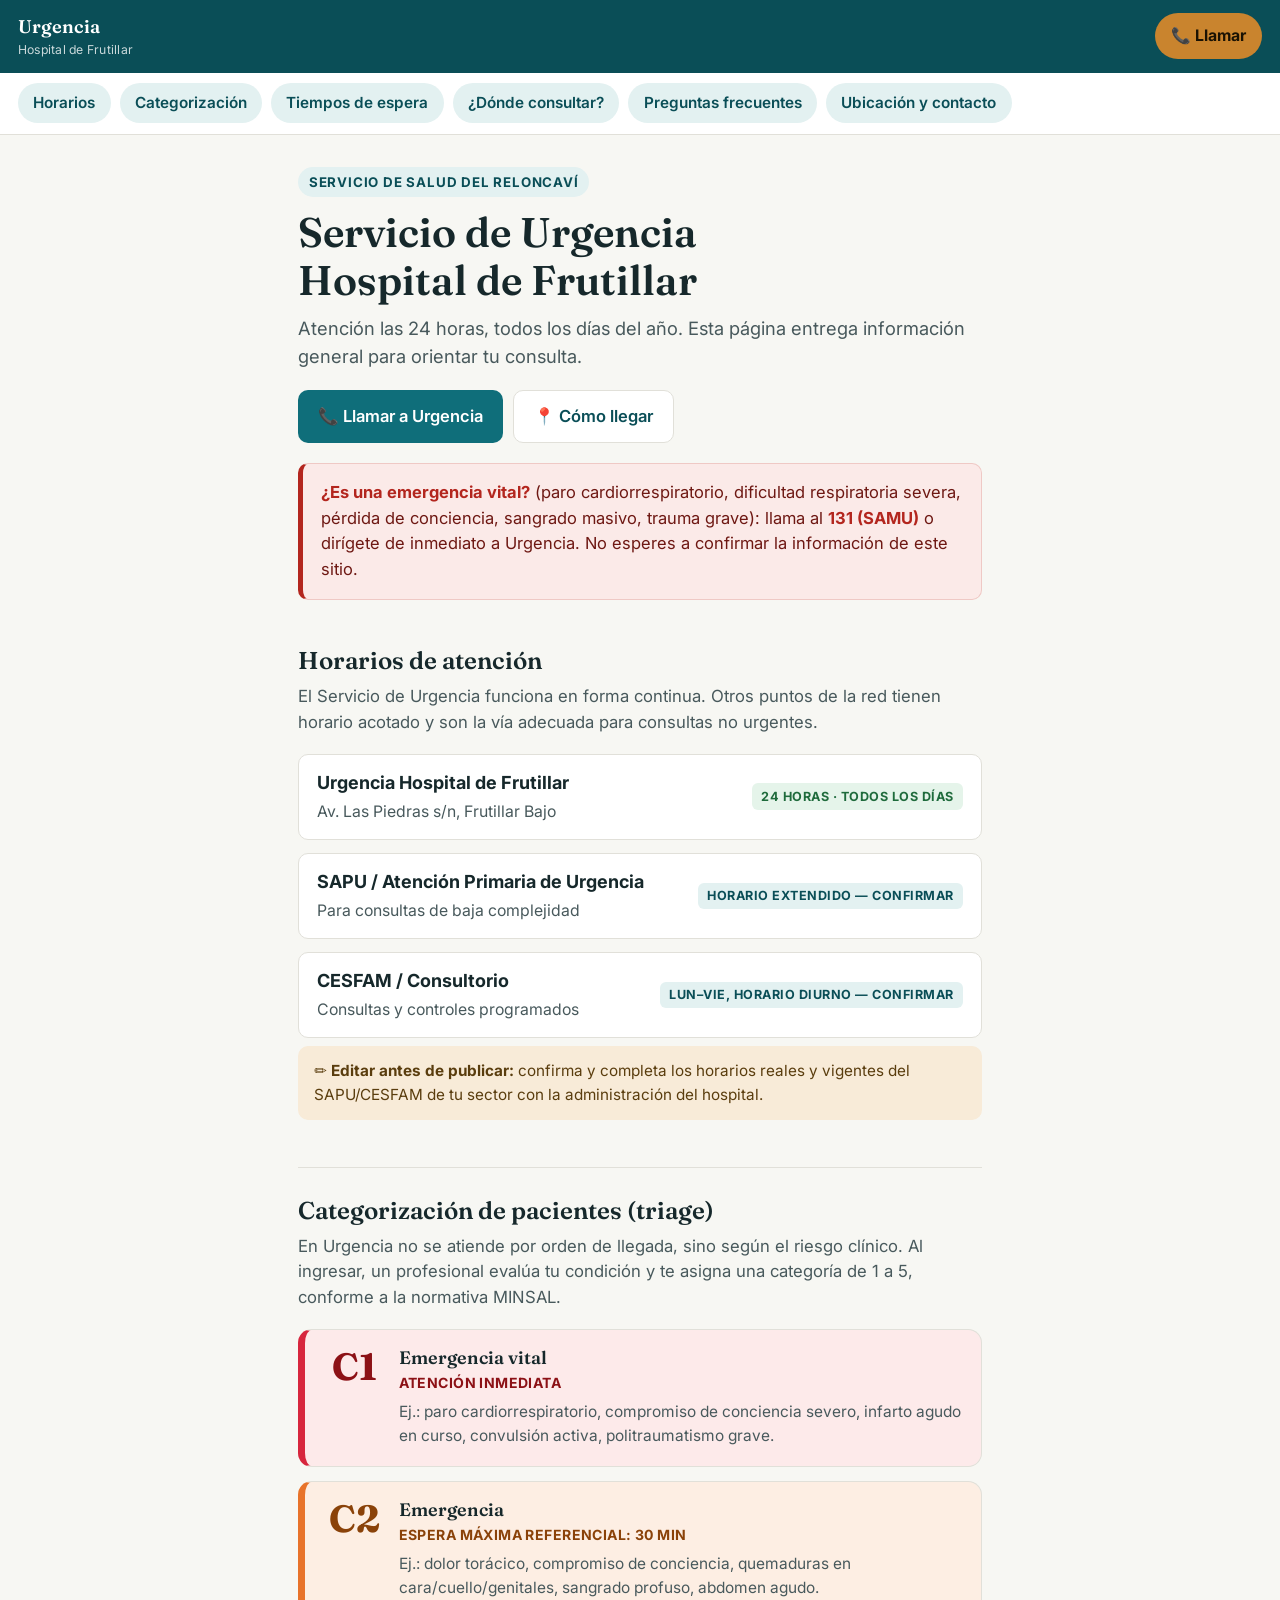
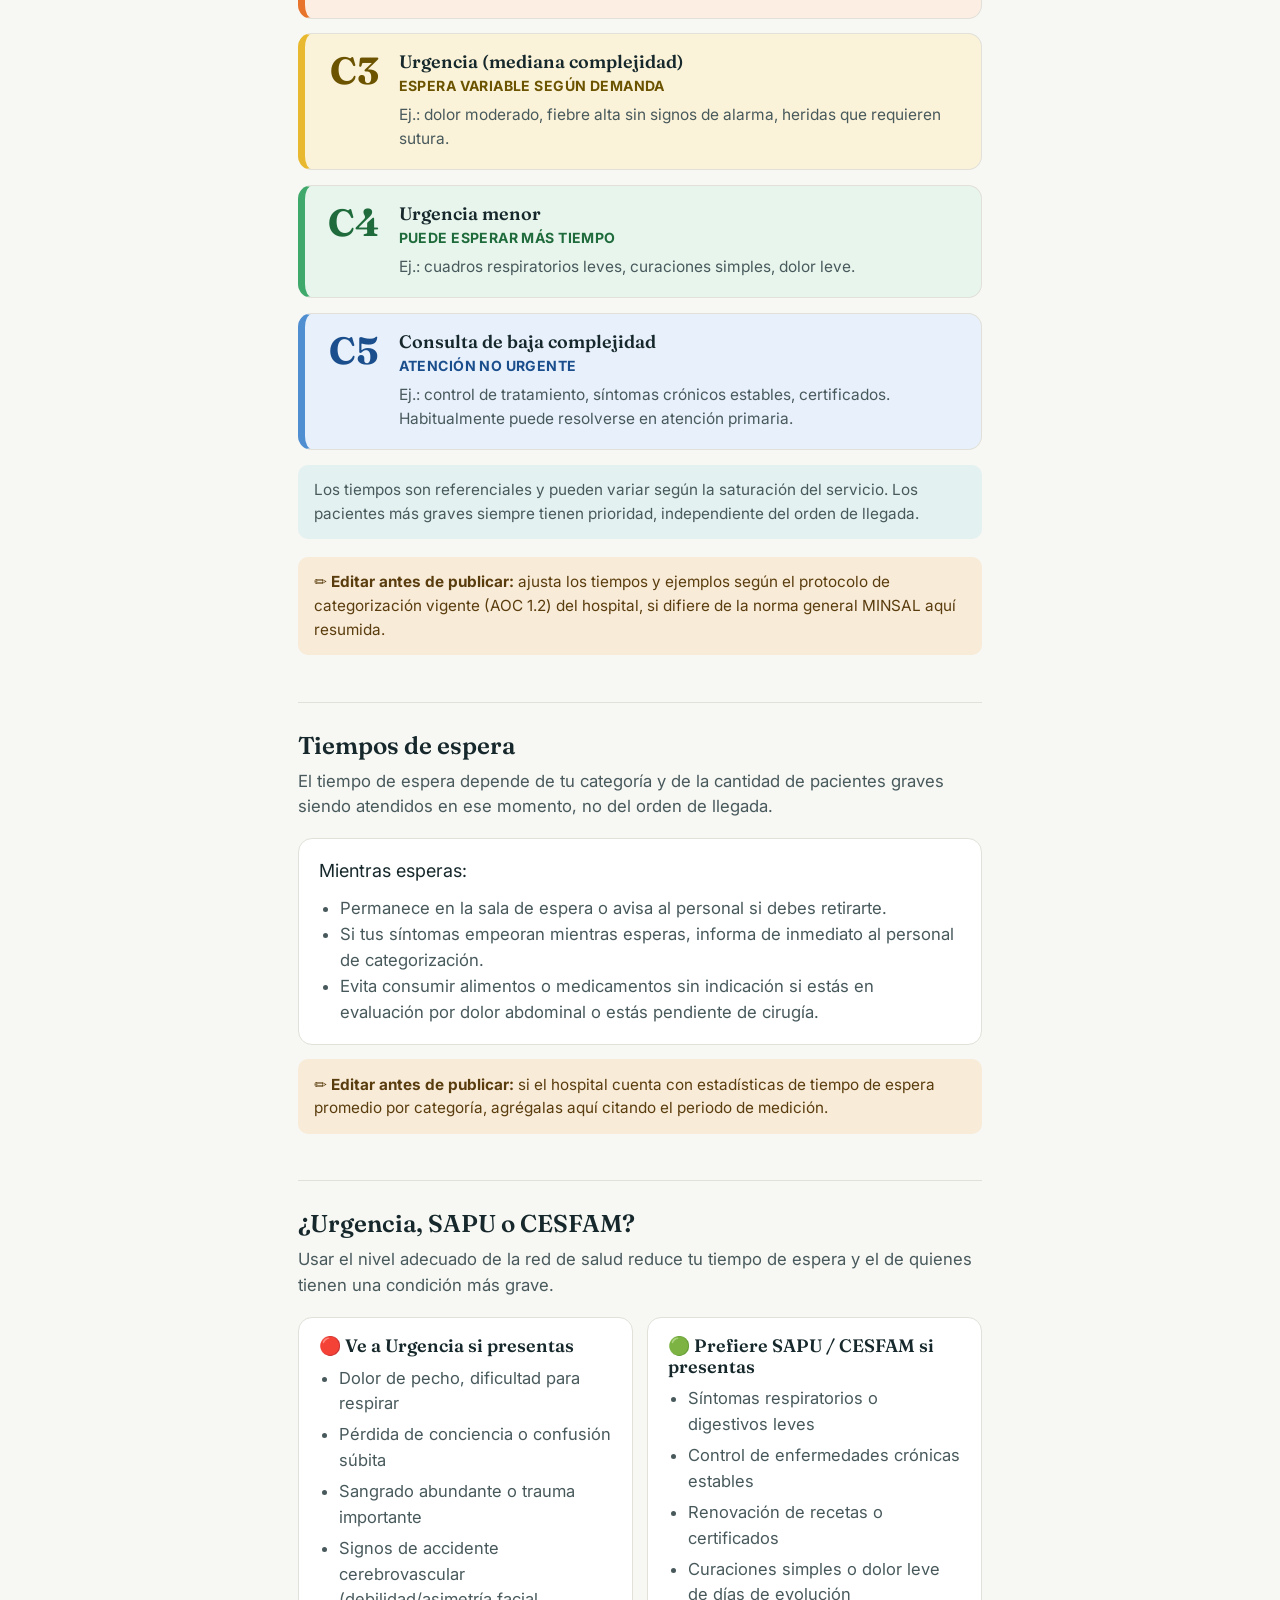
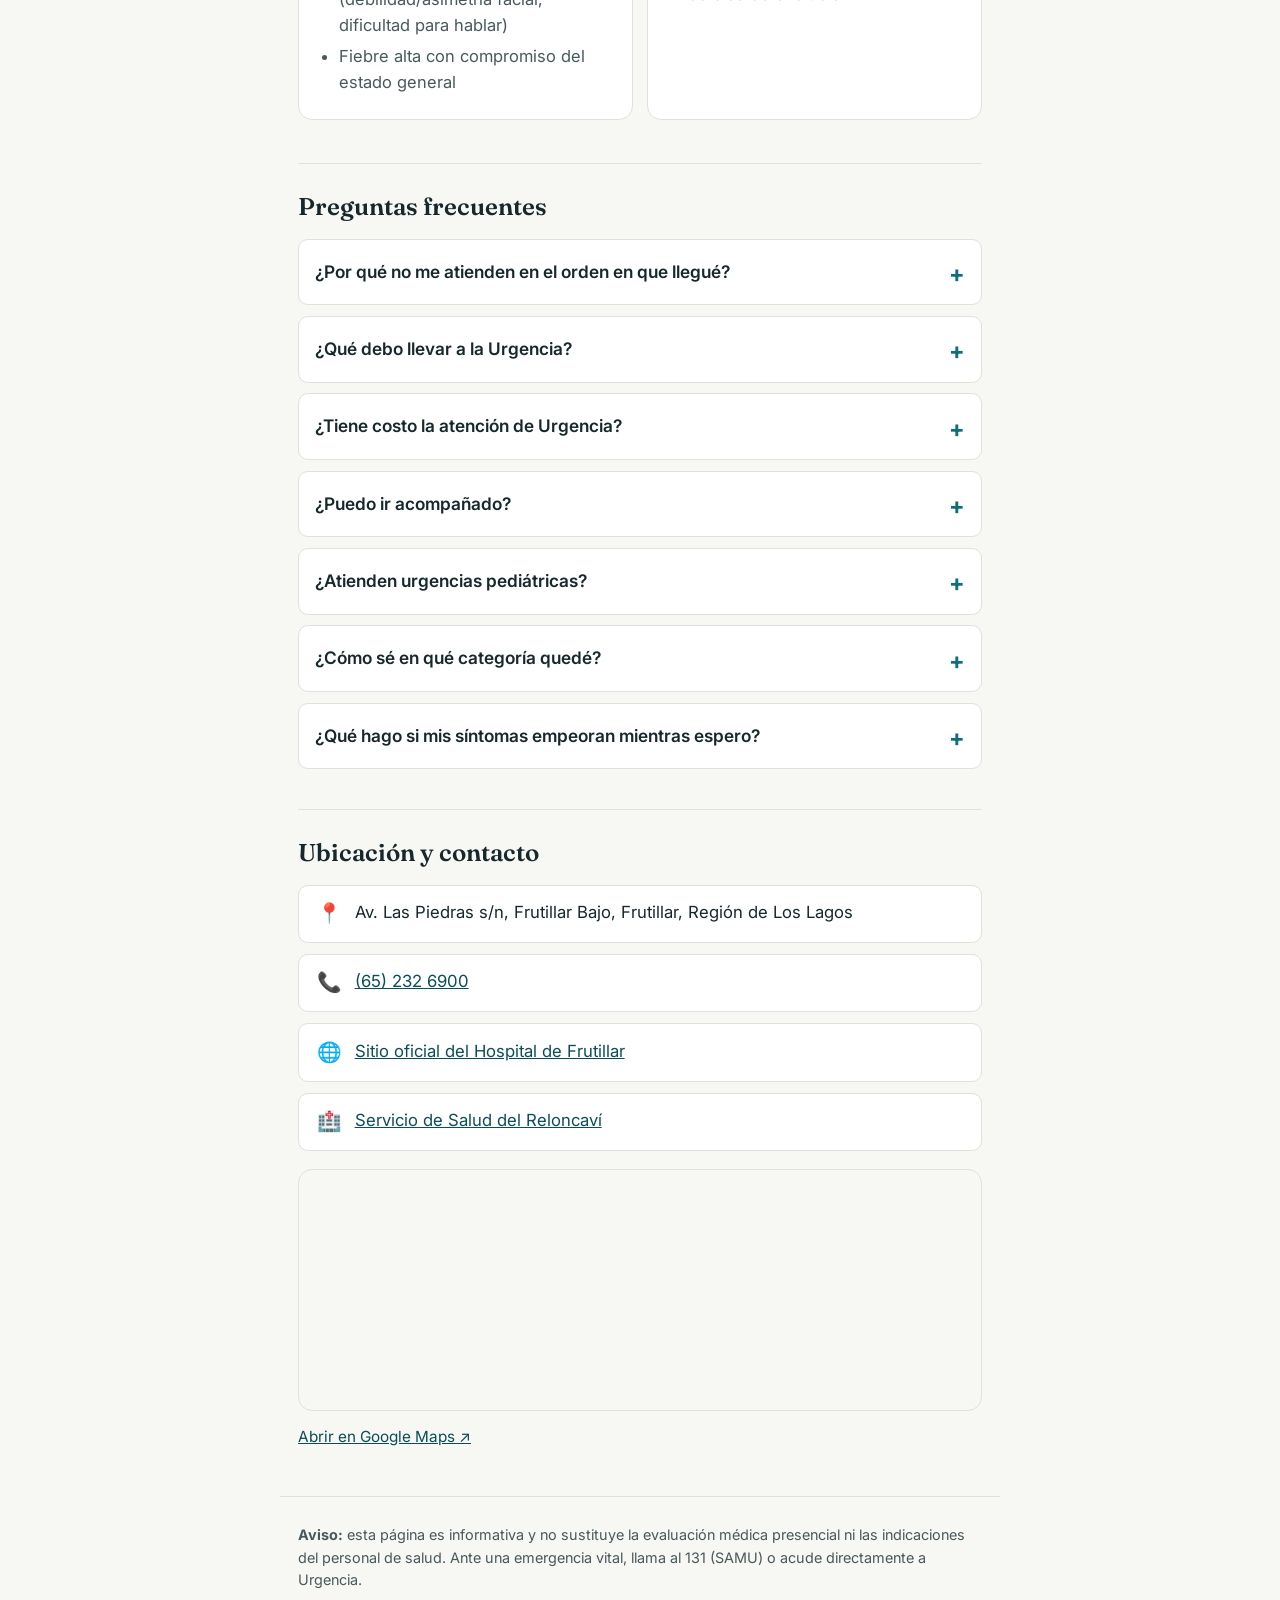
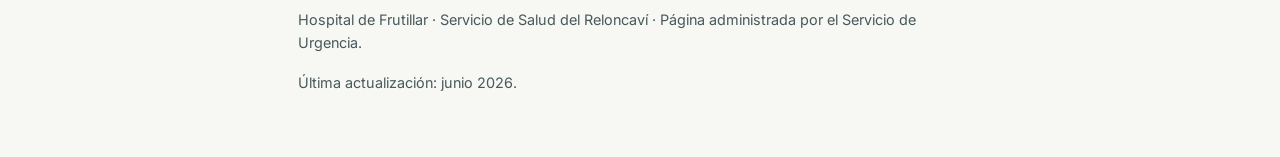
==== index.html @ 5b427dd9 "Add files via upload" ====
<!DOCTYPE html>
<html lang="es">
<head>
<meta charset="UTF-8">
<meta name="viewport" content="width=device-width, initial-scale=1, viewport-fit=cover">
<title>Urgencia · Hospital de Frutillar</title>
<meta name="description" content="Información oficial sobre el Servicio de Urgencia del Hospital de Frutillar: horarios, categorización de pacientes, tiempos de espera y preguntas frecuentes.">
<meta name="theme-color" content="#0F6E7A">
<link rel="icon" href="data:image/svg+xml,%3Csvg xmlns='http://www.w3.org/2000/svg' viewBox='0 0 64 64'%3E%3Ccircle cx='32' cy='32' r='32' fill='%230F6E7A'/%3E%3Crect x='28' y='14' width='8' height='36' rx='2' fill='white'/%3E%3Crect x='14' y='28' width='36' height='8' rx='2' fill='white'/%3E%3C/svg%3E">
<link rel="preconnect" href="https://fonts.googleapis.com">
<link rel="preconnect" href="https://fonts.gstatic.com" crossorigin>
<link href="https://fonts.googleapis.com/css2?family=Fraunces:opsz,wght@9..144,500;9..144,600;9..144,700&family=Inter:wght@400;500;600;700&display=swap" rel="stylesheet">
<style>
  :root{
    --bg:#F7F7F3;
    --surface:#FFFFFF;
    --ink:#16282B;
    --ink-soft:#48595C;
    --primary:#0F6E7A;
    --primary-dark:#0A4E57;
    --primary-tint:#E3F1F1;
    --accent:#C9842E;
    --accent-tint:#F8EBD8;
    --danger:#B3261E;
    --danger-tint:#FBEAE8;
    --line:#E1E0D9;
    --radius:14px;
    --maxw:720px;
    font-size:17px;
  }
  *{box-sizing:border-box;}
  html{scroll-behavior:smooth;}
  @media (prefers-reduced-motion: reduce){
    html{scroll-behavior:auto;}
    *{animation:none !important; transition:none !important;}
  }
  body{
    margin:0;
    background:var(--bg);
    color:var(--ink);
    font-family:'Inter',system-ui,-apple-system,Segoe UI,Roboto,sans-serif;
    line-height:1.55;
    -webkit-font-smoothing:antialiased;
  }
  h1,h2,h3{
    font-family:'Fraunces',Georgia,serif;
    font-weight:600;
    line-height:1.15;
    margin:0 0 .5rem;
    color:var(--ink);
  }
  p{margin:0 0 1rem;}
  a{color:var(--primary-dark);}
  .skip-link{
    position:absolute; left:-999px; top:0;
    background:var(--ink); color:#fff; padding:.6rem 1rem; z-index:200;
  }
  .skip-link:focus{left:.5rem; top:.5rem;}

  /* ---------- Top bar ---------- */
  .topbar{
    position:sticky; top:0; z-index:100;
    background:var(--primary-dark);
    color:#fff;
    display:flex; align-items:center; justify-content:space-between;
    padding:.7rem 1rem;
    gap:.75rem;
  }
  .topbar .brand{
    font-family:'Fraunces',serif; font-weight:600; font-size:1.02rem;
    white-space:nowrap; overflow:hidden; text-overflow:ellipsis;
  }
  .topbar .brand small{display:block; font-family:'Inter',sans-serif; font-weight:400; font-size:.68rem; opacity:.78; letter-spacing:.02em;}
  .call-btn{
    display:inline-flex; align-items:center; gap:.4rem;
    background:var(--accent); color:#1A1203;
    font-weight:700; font-size:.88rem;
    padding:.6rem .9rem; border-radius:999px;
    text-decoration:none; white-space:nowrap;
    min-height:44px;
  }
  .call-btn:active{transform:scale(.97);}

  /* ---------- Chip nav ---------- */
  .chipnav{
    background:var(--surface);
    border-bottom:1px solid var(--line);
    position:sticky; top:56px; z-index:90;
  }
  .chipnav ul{
    display:flex; gap:.5rem; list-style:none; margin:0; padding:.6rem 1rem;
    overflow-x:auto; -webkit-overflow-scrolling:touch; scrollbar-width:none;
  }
  .chipnav ul::-webkit-scrollbar{display:none;}
  .chipnav a{
    display:inline-block; white-space:nowrap;
    background:var(--primary-tint); color:var(--primary-dark);
    font-size:.85rem; font-weight:600;
    padding:.45rem .85rem; border-radius:999px; text-decoration:none;
  }

  main{max-width:var(--maxw); margin:0 auto; padding:0 1rem;}

  /* ---------- Hero ---------- */
  .hero{padding:1.75rem 0 1rem;}
  .eyebrow{
    display:inline-block; font-size:.74rem; font-weight:700;
    letter-spacing:.06em; text-transform:uppercase;
    color:var(--primary-dark); background:var(--primary-tint);
    padding:.25rem .6rem; border-radius:999px; margin-bottom:.7rem;
  }
  .hero h1{font-size:1.85rem;}
  .hero .subtitle{color:var(--ink-soft); font-size:1.02rem; margin-bottom:1.1rem;}
  .hero-actions{display:flex; flex-wrap:wrap; gap:.6rem; margin-bottom:1.1rem;}
  .btn{
    display:inline-flex; align-items:center; gap:.4rem;
    min-height:46px; padding:.7rem 1.1rem; border-radius:10px;
    font-weight:600; font-size:.92rem; text-decoration:none;
  }
  .btn-primary{background:var(--primary); color:#fff;}
  .btn-secondary{background:var(--surface); color:var(--primary-dark); border:1px solid var(--line);}

  .alert{
    background:var(--danger-tint); border:1px solid #EFC9C5;
    border-left:5px solid var(--danger);
    border-radius:10px; padding:.9rem 1rem; font-size:.92rem;
    color:#6E1813;
  }
  .alert strong{color:var(--danger);}

  /* ---------- Sections ---------- */
  section{padding:1.6rem 0; border-top:1px solid var(--line);}
  section:first-of-type{border-top:none;}
  .section-head{margin-bottom:1rem;}
  .section-head h2{font-size:1.35rem;}
  .section-head .desc{color:var(--ink-soft); font-size:.93rem; margin:0;}

  .card{
    background:var(--surface); border:1px solid var(--line); border-radius:var(--radius);
    padding:1rem 1.1rem; margin-bottom:.8rem;
  }

  /* Horarios */
  .hours-grid{display:grid; gap:.7rem;}
  .hours-row{
    display:flex; justify-content:space-between; align-items:center;
    background:var(--surface); border:1px solid var(--line); border-radius:10px;
    padding:.8rem 1rem;
  }
  .hours-row .tag{
    font-size:.7rem; font-weight:700; text-transform:uppercase; letter-spacing:.04em;
    padding:.2rem .5rem; border-radius:6px;
  }
  .tag-open{background:#E5F4EA; color:#1F6B3C;}
  .tag-info{background:var(--primary-tint); color:var(--primary-dark);}

  /* Triage cards */
  .triage-card{
    position:relative; overflow:hidden;
    display:flex; gap:.9rem; align-items:flex-start;
    border-radius:var(--radius); padding:1rem 1.1rem 1rem 1.2rem;
    margin-bottom:.8rem; border:1px solid var(--line); border-left-width:7px;
  }
  .triage-card .code{
    font-family:'Fraunces',serif; font-weight:700; font-size:2.1rem;
    line-height:1; flex-shrink:0; width:3.1rem; text-align:center;
  }
  .triage-card .body h3{font-size:1rem; margin-bottom:.15rem;}
  .triage-card .meta{font-size:.78rem; font-weight:700; text-transform:uppercase; letter-spacing:.03em; margin-bottom:.35rem;}
  .triage-card .examples{font-size:.86rem; color:var(--ink-soft); margin:0;}
  .triage-card.c1{border-left-color:#D7263D; background:#FDEAEA;}
  .triage-card.c1 .code, .triage-card.c1 .meta{color:#8C1116;}
  .triage-card.c2{border-left-color:#E8732A; background:#FDEEE3;}
  .triage-card.c2 .code, .triage-card.c2 .meta{color:#8A4209;}
  .triage-card.c3{border-left-color:#E8B92E; background:#FBF3D9;}
  .triage-card.c3 .code, .triage-card.c3 .meta{color:#6B5300;}
  .triage-card.c4{border-left-color:#3FA86B; background:#E7F5EC;}
  .triage-card.c4 .code, .triage-card.c4 .meta{color:#1F6B3C;}
  .triage-card.c5{border-left-color:#4F8FD1; background:#E8F1FB;}
  .triage-card.c5 .code, .triage-card.c5 .meta{color:#1B4E8C;}

  .note{
    font-size:.85rem; color:var(--ink-soft); background:var(--primary-tint);
    border-radius:10px; padding:.75rem .9rem; margin-top:.4rem;
  }
  .note.warn{background:var(--accent-tint); color:#5A3D0E;}

  /* Cuándo consultar - two columns */
  .compare{display:grid; gap:.8rem;}
  .compare .card h3{font-size:1rem; display:flex; align-items:center; gap:.4rem;}
  .compare ul{margin:.4rem 0 0; padding-left:1.1rem; font-size:.92rem; color:var(--ink-soft);}
  .compare li{margin-bottom:.3rem;}

  /* FAQ */
  details{
    background:var(--surface); border:1px solid var(--line); border-radius:10px;
    padding:.2rem .9rem; margin-bottom:.6rem;
  }
  summary{
    cursor:pointer; list-style:none; padding:.85rem 1.6rem .85rem 0;
    font-weight:600; font-size:.96rem; position:relative;
  }
  summary::-webkit-details-marker{display:none;}
  summary::after{
    content:"+"; position:absolute; right:0; top:.7rem;
    font-size:1.3rem; color:var(--primary); font-weight:700;
  }
  details[open] summary::after{content:"–";}
  details p, details ul{font-size:.91rem; color:var(--ink-soft); padding-bottom:.8rem; margin:0;}
  details ul{padding-left:1.1rem;}

  /* Contacto */
  .contact-list{list-style:none; margin:0 0 1rem; padding:0; display:grid; gap:.6rem;}
  .contact-list li{
    display:flex; gap:.7rem; align-items:flex-start;
    background:var(--surface); border:1px solid var(--line); border-radius:10px;
    padding:.8rem 1rem; font-size:.93rem;
  }
  .contact-list .ico{font-size:1.1rem; line-height:1.4;}
  .map-frame{
    border:1px solid var(--line); border-radius:var(--radius); overflow:hidden; margin-bottom:.6rem;
  }
  .map-frame iframe{width:100%; height:240px; border:0; display:block;}

  footer{
    border-top:1px solid var(--line); margin-top:1rem;
    padding:1.5rem 1rem 2.5rem; font-size:.8rem; color:var(--ink-soft);
    max-width:var(--maxw); margin-left:auto; margin-right:auto;
  }
  footer a{color:var(--ink-soft);}

  @media (min-width:700px){
    :root{font-size:18px;}
    .hero h1{font-size:2.3rem;}
    .compare{grid-template-columns:1fr 1fr;}
  }
</style>
</head>
<body>
<a class="skip-link" href="#contenido">Saltar al contenido</a>

<div class="topbar">
  <div class="brand">Urgencia<small>Hospital de Frutillar</small></div>
  <a class="call-btn" href="tel:+56652326900" aria-label="Llamar a Urgencia Hospital de Frutillar">📞 Llamar</a>
</div>

<nav class="chipnav" aria-label="Navegación de secciones">
  <ul>
    <li><a href="#horarios">Horarios</a></li>
    <li><a href="#categorizacion">Categorización</a></li>
    <li><a href="#tiempos-espera">Tiempos de espera</a></li>
    <li><a href="#cuando-consultar">¿Dónde consultar?</a></li>
    <li><a href="#faq">Preguntas frecuentes</a></li>
    <li><a href="#contacto">Ubicación y contacto</a></li>
  </ul>
</nav>

<main id="contenido">

  <div class="hero">
    <span class="eyebrow">Servicio de Salud del Reloncaví</span>
    <h1>Servicio de Urgencia<br>Hospital de Frutillar</h1>
    <p class="subtitle">Atención las 24 horas, todos los días del año. Esta página entrega información general para orientar tu consulta.</p>
    <div class="hero-actions">
      <a class="btn btn-primary" href="tel:+56652326900">📞 Llamar a Urgencia</a>
      <a class="btn btn-secondary" href="#contacto">📍 Cómo llegar</a>
    </div>
    <div class="alert">
      <strong>¿Es una emergencia vital?</strong> (paro cardiorrespiratorio, dificultad respiratoria severa, pérdida de conciencia, sangrado masivo, trauma grave): llama al <strong>131 (SAMU)</strong> o dirígete de inmediato a Urgencia. No esperes a confirmar la información de este sitio.
    </div>
  </div>

  <!-- HORARIOS -->
  <section id="horarios">
    <div class="section-head">
      <h2>Horarios de atención</h2>
      <p class="desc">El Servicio de Urgencia funciona en forma continua. Otros puntos de la red tienen horario acotado y son la vía adecuada para consultas no urgentes.</p>
    </div>
    <div class="hours-grid">
      <div class="hours-row">
        <div><strong>Urgencia Hospital de Frutillar</strong><br><span style="color:var(--ink-soft); font-size:.88rem;">Av. Las Piedras s/n, Frutillar Bajo</span></div>
        <span class="tag tag-open">24 horas · todos los días</span>
      </div>
      <div class="hours-row">
        <div><strong>SAPU / Atención Primaria de Urgencia</strong><br><span style="color:var(--ink-soft); font-size:.88rem;">Para consultas de baja complejidad</span></div>
        <span class="tag tag-info">Horario extendido — confirmar</span>
      </div>
      <div class="hours-row">
        <div><strong>CESFAM / Consultorio</strong><br><span style="color:var(--ink-soft); font-size:.88rem;">Consultas y controles programados</span></div>
        <span class="tag tag-info">Lun–Vie, horario diurno — confirmar</span>
      </div>
    </div>
    <p class="note warn">✏️ <strong>Editar antes de publicar:</strong> confirma y completa los horarios reales y vigentes del SAPU/CESFAM de tu sector con la administración del hospital.</p>
  </section>

  <!-- CATEGORIZACIÓN -->
  <section id="categorizacion">
    <div class="section-head">
      <h2>Categorización de pacientes (triage)</h2>
      <p class="desc">En Urgencia no se atiende por orden de llegada, sino según el riesgo clínico. Al ingresar, un profesional evalúa tu condición y te asigna una categoría de 1 a 5, conforme a la normativa MINSAL.</p>
    </div>

    <div class="triage-card c1">
      <div class="code">C1</div>
      <div class="body">
        <h3>Emergencia vital</h3>
        <div class="meta">Atención inmediata</div>
        <p class="examples">Ej.: paro cardiorrespiratorio, compromiso de conciencia severo, infarto agudo en curso, convulsión activa, politraumatismo grave.</p>
      </div>
    </div>
    <div class="triage-card c2">
      <div class="code">C2</div>
      <div class="body">
        <h3>Emergencia</h3>
        <div class="meta">Espera máxima referencial: 30 min</div>
        <p class="examples">Ej.: dolor torácico, compromiso de conciencia, quemaduras en cara/cuello/genitales, sangrado profuso, abdomen agudo.</p>
      </div>
    </div>
    <div class="triage-card c3">
      <div class="code">C3</div>
      <div class="body">
        <h3>Urgencia (mediana complejidad)</h3>
        <div class="meta">Espera variable según demanda</div>
        <p class="examples">Ej.: dolor moderado, fiebre alta sin signos de alarma, heridas que requieren sutura.</p>
      </div>
    </div>
    <div class="triage-card c4">
      <div class="code">C4</div>
      <div class="body">
        <h3>Urgencia menor</h3>
        <div class="meta">Puede esperar más tiempo</div>
        <p class="examples">Ej.: cuadros respiratorios leves, curaciones simples, dolor leve.</p>
      </div>
    </div>
    <div class="triage-card c5">
      <div class="code">C5</div>
      <div class="body">
        <h3>Consulta de baja complejidad</h3>
        <div class="meta">Atención no urgente</div>
        <p class="examples">Ej.: control de tratamiento, síntomas crónicos estables, certificados. Habitualmente puede resolverse en atención primaria.</p>
      </div>
    </div>

    <p class="note">Los tiempos son referenciales y pueden variar según la saturación del servicio. Los pacientes más graves siempre tienen prioridad, independiente del orden de llegada.</p>
    <p class="note warn">✏️ <strong>Editar antes de publicar:</strong> ajusta los tiempos y ejemplos según el protocolo de categorización vigente (AOC 1.2) del hospital, si difiere de la norma general MINSAL aquí resumida.</p>
  </section>

  <!-- TIEMPOS DE ESPERA -->
  <section id="tiempos-espera">
    <div class="section-head">
      <h2>Tiempos de espera</h2>
      <p class="desc">El tiempo de espera depende de tu categoría y de la cantidad de pacientes graves siendo atendidos en ese momento, no del orden de llegada.</p>
    </div>
    <div class="card">
      <p style="margin-bottom:.6rem;">Mientras esperas:</p>
      <ul style="margin:0; padding-left:1.2rem; color:var(--ink-soft); font-size:.93rem;">
        <li>Permanece en la sala de espera o avisa al personal si debes retirarte.</li>
        <li>Si tus síntomas empeoran mientras esperas, informa de inmediato al personal de categorización.</li>
        <li>Evita consumir alimentos o medicamentos sin indicación si estás en evaluación por dolor abdominal o estás pendiente de cirugía.</li>
      </ul>
    </div>
    <p class="note warn">✏️ <strong>Editar antes de publicar:</strong> si el hospital cuenta con estadísticas de tiempo de espera promedio por categoría, agrégalas aquí citando el periodo de medición.</p>
  </section>

  <!-- CUÁNDO CONSULTAR -->
  <section id="cuando-consultar">
    <div class="section-head">
      <h2>¿Urgencia, SAPU o CESFAM?</h2>
      <p class="desc">Usar el nivel adecuado de la red de salud reduce tu tiempo de espera y el de quienes tienen una condición más grave.</p>
    </div>
    <div class="compare">
      <div class="card">
        <h3>🔴 Ve a Urgencia si presentas</h3>
        <ul>
          <li>Dolor de pecho, dificultad para respirar</li>
          <li>Pérdida de conciencia o confusión súbita</li>
          <li>Sangrado abundante o trauma importante</li>
          <li>Signos de accidente cerebrovascular (debilidad/asimetría facial, dificultad para hablar)</li>
          <li>Fiebre alta con compromiso del estado general</li>
        </ul>
      </div>
      <div class="card">
        <h3>🟢 Prefiere SAPU / CESFAM si presentas</h3>
        <ul>
          <li>Síntomas respiratorios o digestivos leves</li>
          <li>Control de enfermedades crónicas estables</li>
          <li>Renovación de recetas o certificados</li>
          <li>Curaciones simples o dolor leve de días de evolución</li>
        </ul>
      </div>
    </div>
  </section>

  <!-- FAQ -->
  <section id="faq">
    <div class="section-head">
      <h2>Preguntas frecuentes</h2>
    </div>

    <details>
      <summary>¿Por qué no me atienden en el orden en que llegué?</summary>
      <p>Porque la atención se prioriza según el riesgo vital (categorización), no según el orden de llegada. Un paciente C2 puede pasar antes que alguien que llegó antes pero fue categorizado como C4 o C5.</p>
    </details>

    <details>
      <summary>¿Qué debo llevar a la Urgencia?</summary>
      <ul>
        <li>Cédula de identidad</li>
        <li>Carné de FONASA o tu Isapre, si corresponde</li>
        <li>Lista de medicamentos que usas habitualmente</li>
        <li>Información sobre alergias y enfermedades crónicas</li>
      </ul>
    </details>

    <details>
      <summary>¿Tiene costo la atención de Urgencia?</summary>
      <p>Las atenciones de urgencia vital están protegidas por la Ley de Urgencia, independiente de tu sistema de salud. El costo de otras atenciones depende de tu tramo FONASA o tu Isapre.</p>
    </details>

    <details>
      <summary>¿Puedo ir acompañado?</summary>
      <p>✏️ <em>Editar: confirma la política vigente de acompañantes en box y sala de espera (general, pediatría y casos especiales).</em></p>
    </details>

    <details>
      <summary>¿Atienden urgencias pediátricas?</summary>
      <p>✏️ <em>Editar: confirma si existe box o flujo diferenciado para urgencia pediátrica y a partir de qué edad se deriva a un centro de mayor complejidad.</em></p>
    </details>

    <details>
      <summary>¿Cómo sé en qué categoría quedé?</summary>
      <p>El profesional que realiza la categorización te informará tu prioridad al finalizar la evaluación. Si tienes dudas, puedes preguntar directamente en el counter de categorización.</p>
    </details>

    <details>
      <summary>¿Qué hago si mis síntomas empeoran mientras espero?</summary>
      <p>Avisa de inmediato al personal de categorización o de enfermería; puedes ser re-evaluado y reclasificado a una categoría de mayor prioridad.</p>
    </details>
  </section>

  <!-- CONTACTO -->
  <section id="contacto">
    <div class="section-head">
      <h2>Ubicación y contacto</h2>
    </div>
    <ul class="contact-list">
      <li><span class="ico">📍</span><span>Av. Las Piedras s/n, Frutillar Bajo, Frutillar, Región de Los Lagos</span></li>
      <li><span class="ico">📞</span><span><a href="tel:+56652326900">(65) 232 6900</a></span></li>
      <li><span class="ico">🌐</span><span><a href="http://hospitaldefrutillar.wixsite.com/salud" target="_blank" rel="noopener">Sitio oficial del Hospital de Frutillar</a></span></li>
      <li><span class="ico">🏥</span><span><a href="https://ssrelon.redsalud.gob.cl" target="_blank" rel="noopener">Servicio de Salud del Reloncaví</a></span></li>
    </ul>
    <div class="map-frame">
      <iframe loading="lazy" referrerpolicy="no-referrer-when-downgrade"
        src="https://maps.google.com/maps?q=Hospital%20de%20Frutillar%2C%20Av.%20Las%20Piedras%2C%20Frutillar&z=15&output=embed"
        title="Mapa de ubicación del Hospital de Frutillar"></iframe>
    </div>
    <a href="https://www.google.com/maps/search/?api=1&query=Hospital+de+Frutillar" target="_blank" rel="noopener" style="font-size:.85rem;">Abrir en Google Maps ↗</a>
  </section>

</main>

<footer>
  <p><strong>Aviso:</strong> esta página es informativa y no sustituye la evaluación médica presencial ni las indicaciones del personal de salud. Ante una emergencia vital, llama al 131 (SAMU) o acude directamente a Urgencia.</p>
  <p>Hospital de Frutillar · Servicio de Salud del Reloncaví · Página administrada por el Servicio de Urgencia.</p>
  <p>Última actualización: junio 2026.</p>
</footer>

</body>
</html>
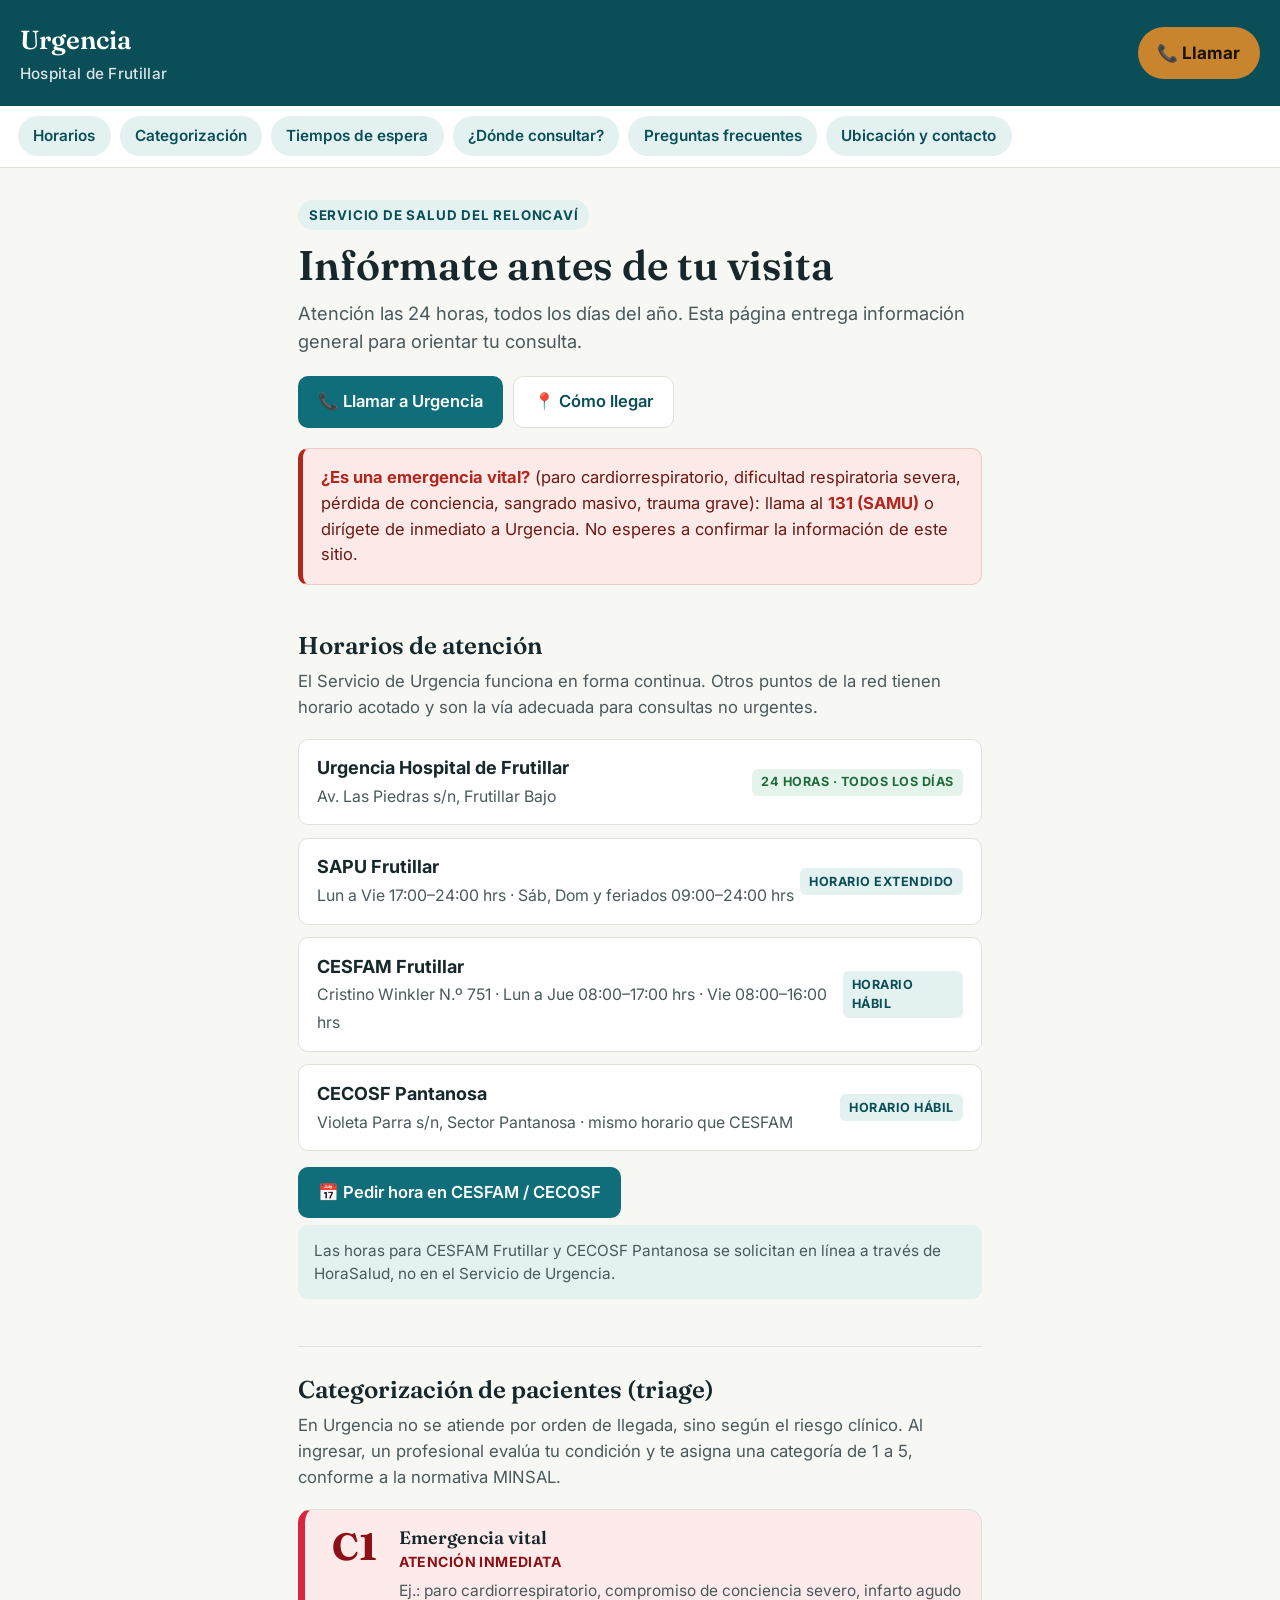
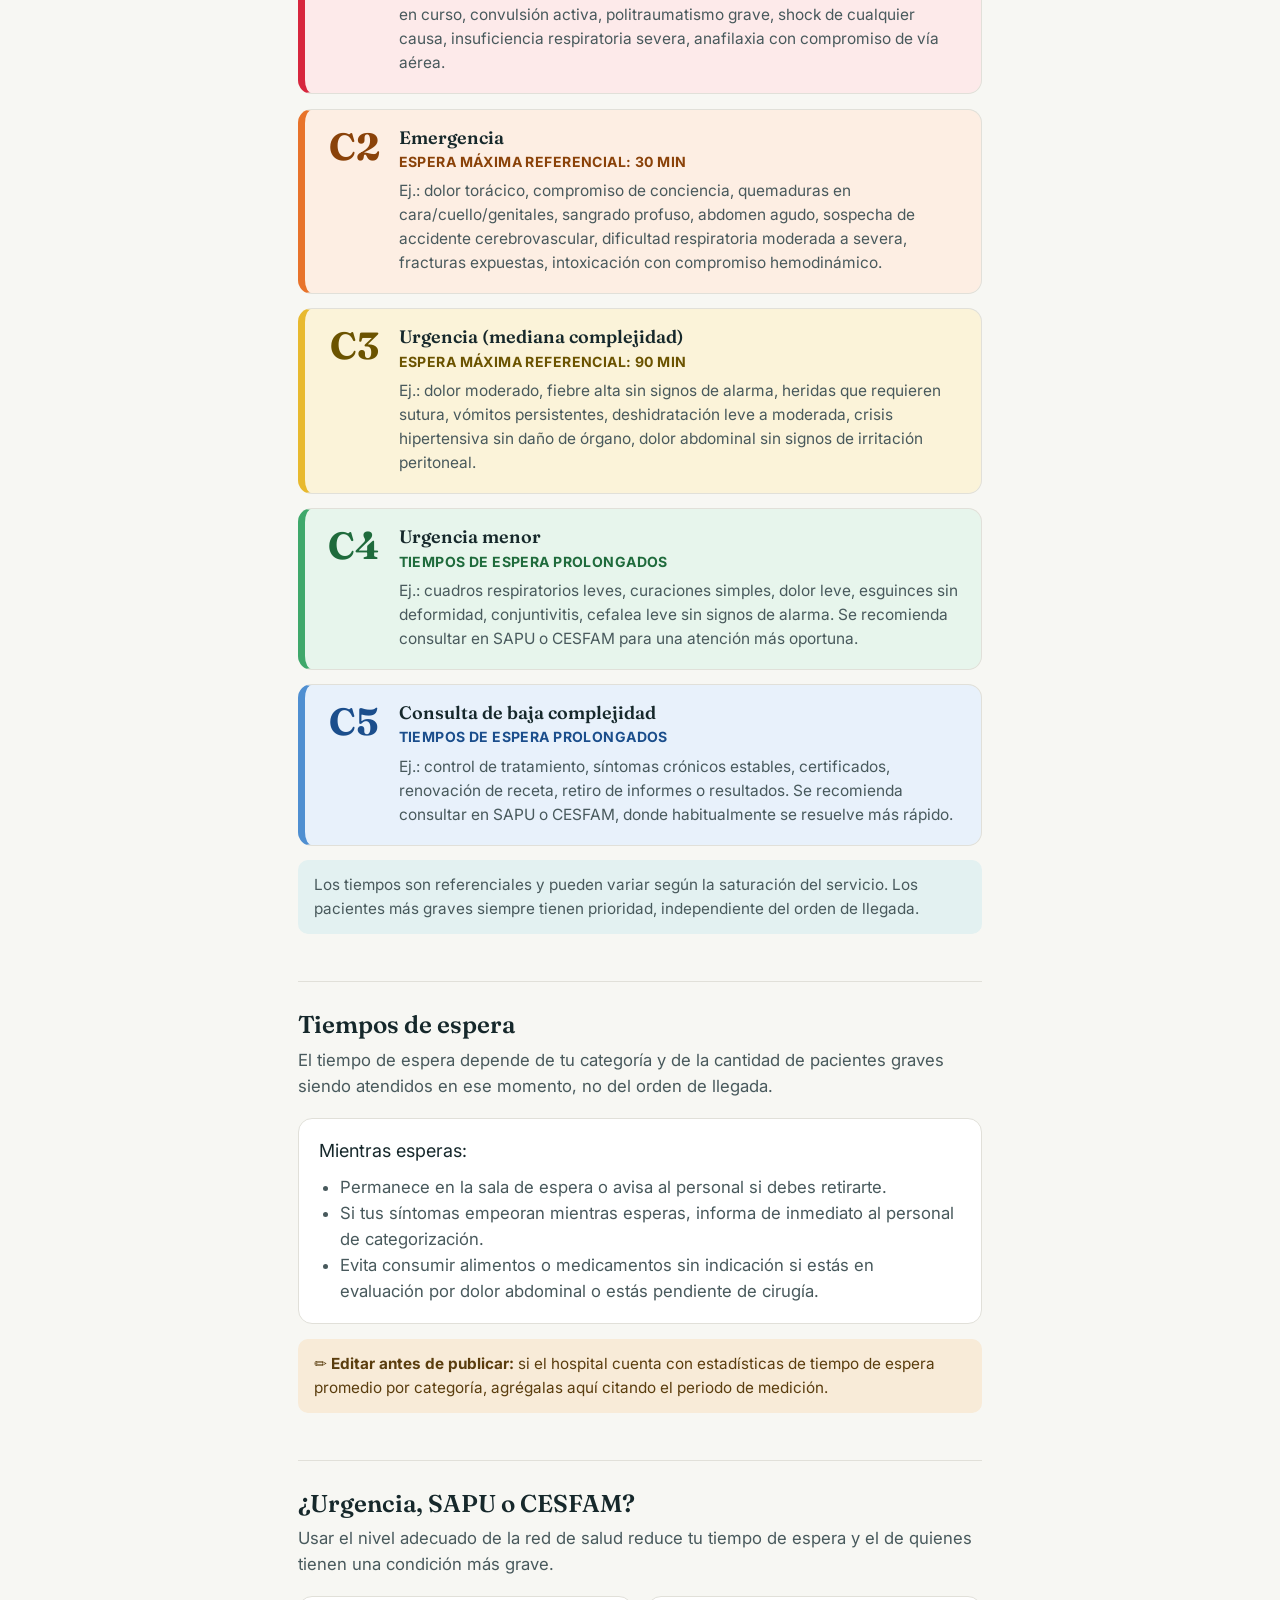
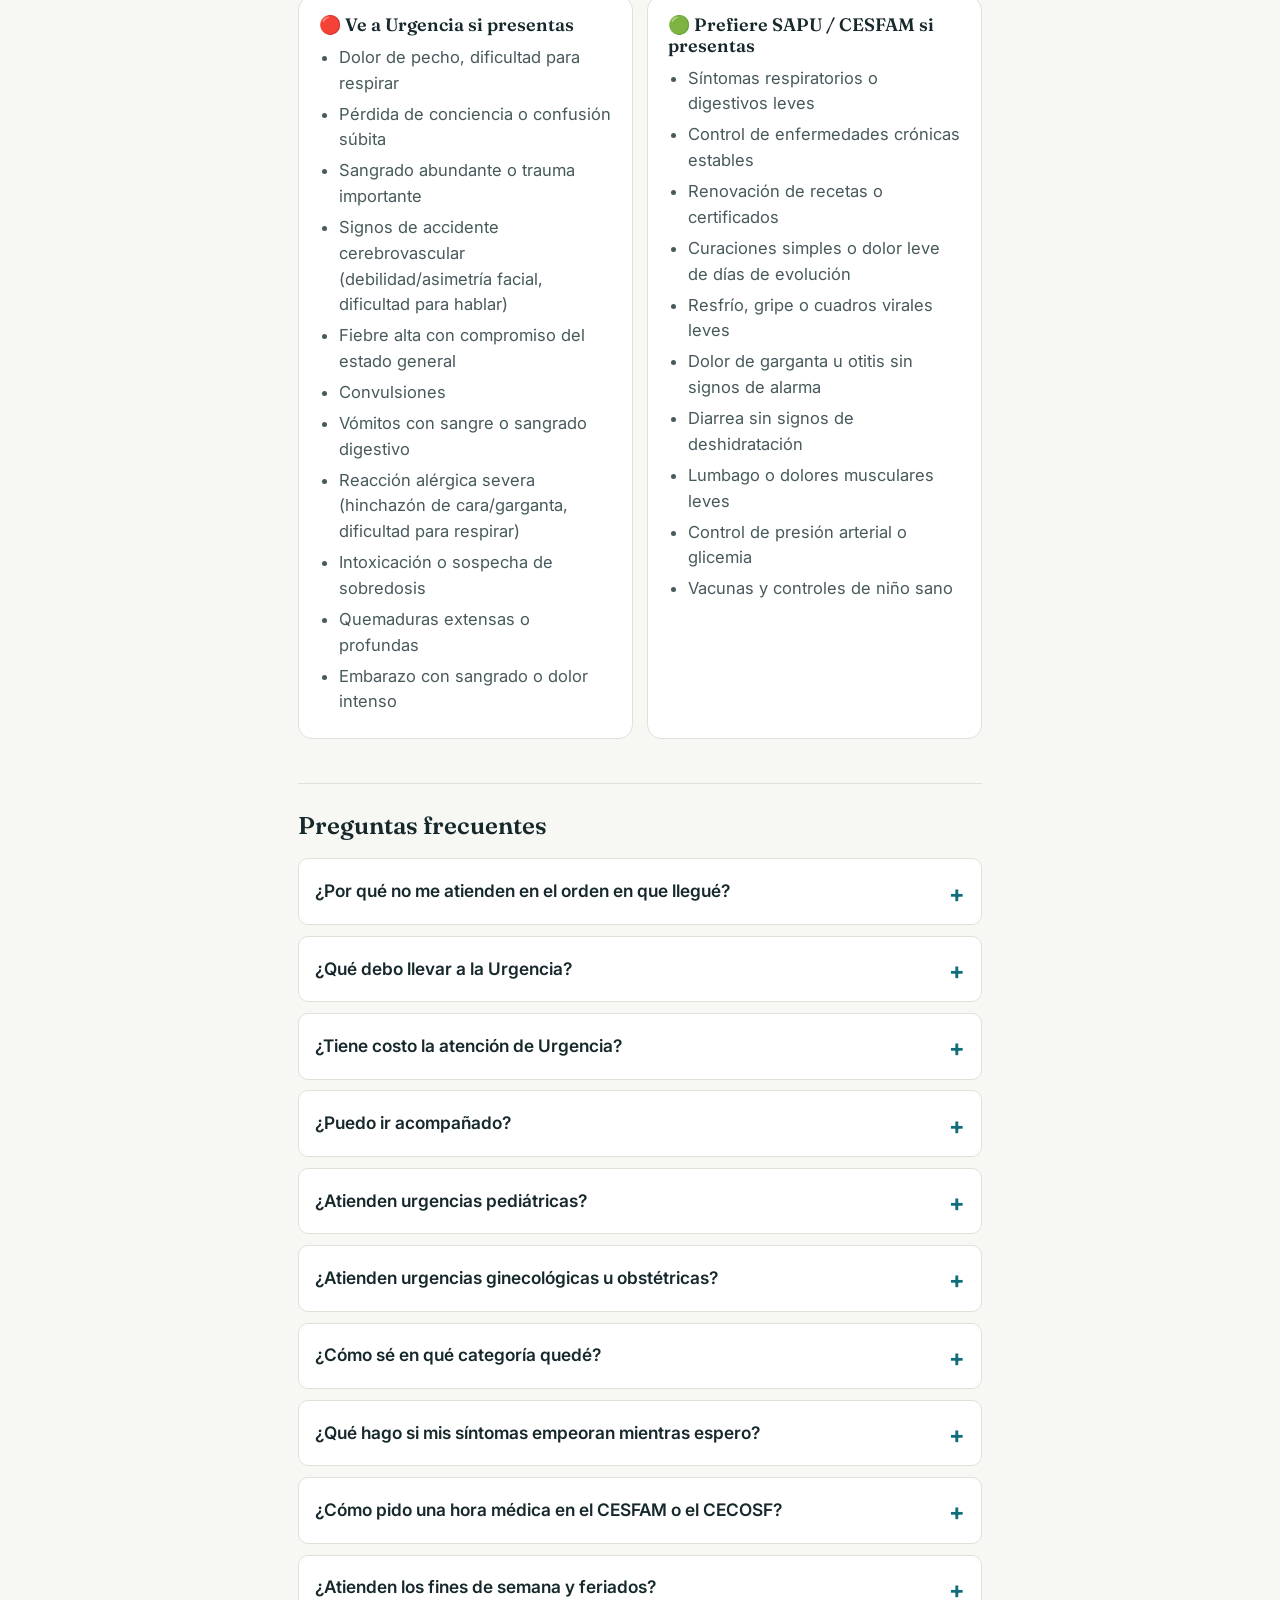
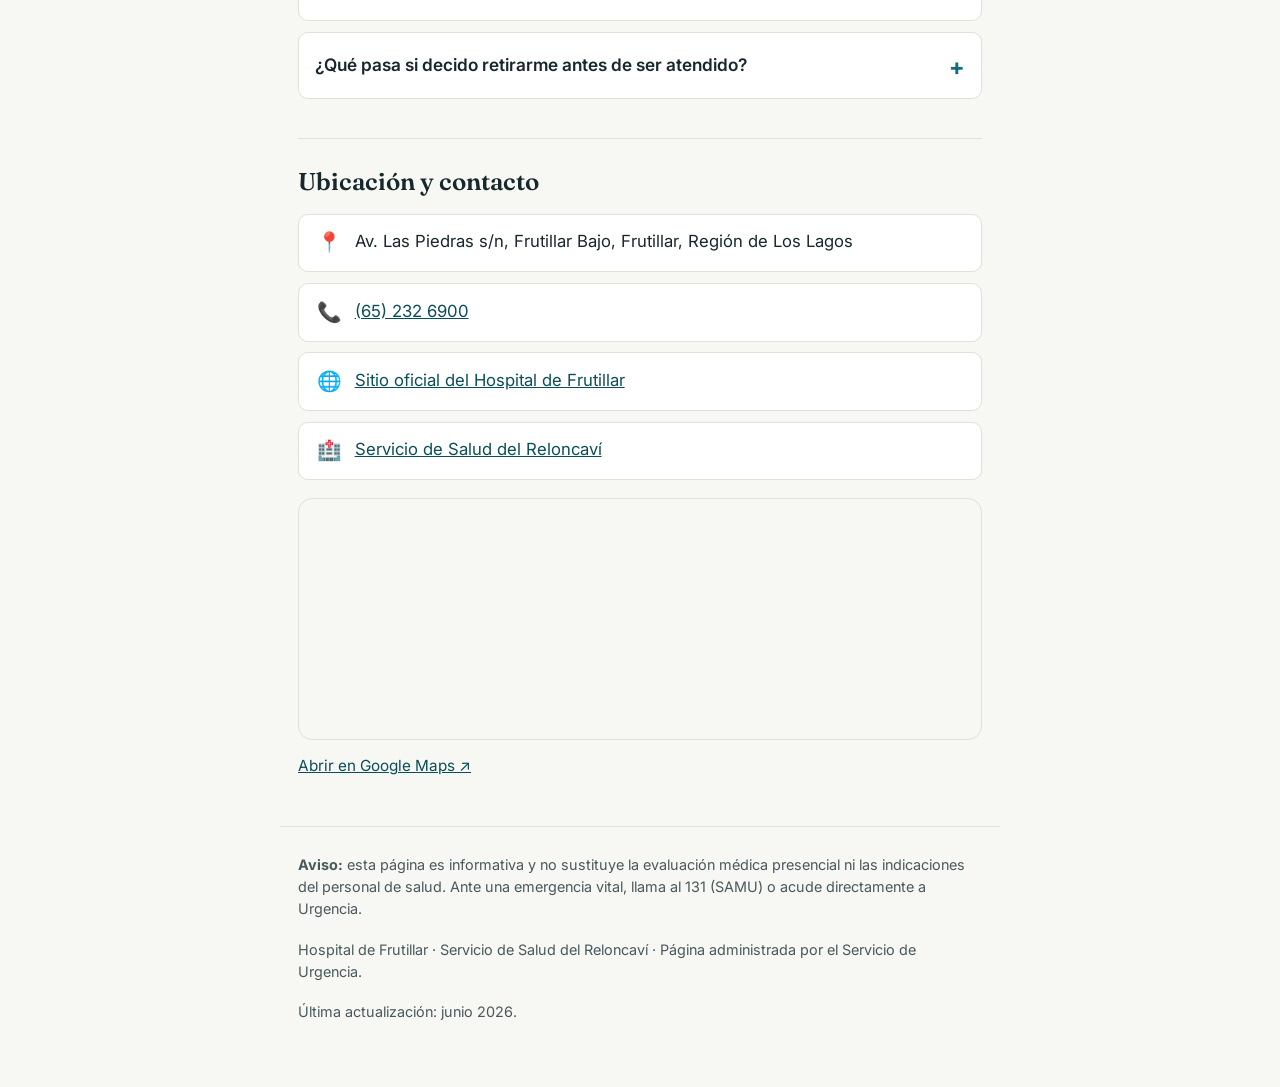
==== commit 609badca: "Add files via upload" ====
--- a/index.html
+++ b/index.html
@@ -63,21 +63,21 @@
     background:var(--primary-dark);
     color:#fff;
     display:flex; align-items:center; justify-content:space-between;
-    padding:.7rem 1rem;
+    padding:1.1rem 1.1rem;
     gap:.75rem;
   }
   .topbar .brand{
-    font-family:'Fraunces',serif; font-weight:600; font-size:1.02rem;
+    font-family:'Fraunces',serif; font-weight:600; font-size:1.45rem;
     white-space:nowrap; overflow:hidden; text-overflow:ellipsis;
   }
-  .topbar .brand small{display:block; font-family:'Inter',sans-serif; font-weight:400; font-size:.68rem; opacity:.78; letter-spacing:.02em;}
+  .topbar .brand small{display:block; font-family:'Inter',sans-serif; font-weight:500; font-size:.85rem; opacity:.85; letter-spacing:.02em; margin-top:.1rem;}
   .call-btn{
     display:inline-flex; align-items:center; gap:.4rem;
     background:var(--accent); color:#1A1203;
-    font-weight:700; font-size:.88rem;
-    padding:.6rem .9rem; border-radius:999px;
+    font-weight:700; font-size:.95rem;
+    padding:.7rem 1.1rem; border-radius:999px;
     text-decoration:none; white-space:nowrap;
-    min-height:44px;
+    min-height:46px; flex-shrink:0;
   }
   .call-btn:active{transform:scale(.97);}
 
@@ -85,7 +85,7 @@
   .chipnav{
     background:var(--surface);
     border-bottom:1px solid var(--line);
-    position:sticky; top:56px; z-index:90;
+    position:sticky; top:84px; z-index:90;
   }
   .chipnav ul{
     display:flex; gap:.5rem; list-style:none; margin:0; padding:.6rem 1rem;
@@ -259,7 +259,7 @@
 
   <div class="hero">
     <span class="eyebrow">Servicio de Salud del Reloncaví</span>
-    <h1>Servicio de Urgencia<br>Hospital de Frutillar</h1>
+    <h1>Infórmate antes de tu visita</h1>
     <p class="subtitle">Atención las 24 horas, todos los días del año. Esta página entrega información general para orientar tu consulta.</p>
     <div class="hero-actions">
       <a class="btn btn-primary" href="tel:+56652326900">📞 Llamar a Urgencia</a>
@@ -282,15 +282,20 @@
         <span class="tag tag-open">24 horas · todos los días</span>
       </div>
       <div class="hours-row">
-        <div><strong>SAPU / Atención Primaria de Urgencia</strong><br><span style="color:var(--ink-soft); font-size:.88rem;">Para consultas de baja complejidad</span></div>
-        <span class="tag tag-info">Horario extendido — confirmar</span>
+        <div><strong>SAPU Frutillar</strong><br><span style="color:var(--ink-soft); font-size:.88rem;">Lun a Vie 17:00–24:00 hrs · Sáb, Dom y feriados 09:00–24:00 hrs</span></div>
+        <span class="tag tag-info">Horario extendido</span>
       </div>
       <div class="hours-row">
-        <div><strong>CESFAM / Consultorio</strong><br><span style="color:var(--ink-soft); font-size:.88rem;">Consultas y controles programados</span></div>
-        <span class="tag tag-info">Lun–Vie, horario diurno — confirmar</span>
-      </div>
-    </div>
-    <p class="note warn">✏️ <strong>Editar antes de publicar:</strong> confirma y completa los horarios reales y vigentes del SAPU/CESFAM de tu sector con la administración del hospital.</p>
+        <div><strong>CESFAM Frutillar</strong><br><span style="color:var(--ink-soft); font-size:.88rem;">Cristino Winkler N.º 751 · Lun a Jue 08:00–17:00 hrs · Vie 08:00–16:00 hrs</span></div>
+        <span class="tag tag-info">Horario hábil</span>
+      </div>
+      <div class="hours-row">
+        <div><strong>CECOSF Pantanosa</strong><br><span style="color:var(--ink-soft); font-size:.88rem;">Violeta Parra s/n, Sector Pantanosa · mismo horario que CESFAM</span></div>
+        <span class="tag tag-info">Horario hábil</span>
+      </div>
+    </div>
+    <a class="btn btn-primary" href="https://horasalud.cl/web/portal/" target="_blank" rel="noopener" style="margin-top:.9rem;">📅 Pedir hora en CESFAM / CECOSF</a>
+    <p class="note">Las horas para CESFAM Frutillar y CECOSF Pantanosa se solicitan en línea a través de HoraSalud, no en el Servicio de Urgencia.</p>
   </section>
 
   <!-- CATEGORIZACIÓN -->
@@ -305,7 +310,7 @@
       <div class="body">
         <h3>Emergencia vital</h3>
         <div class="meta">Atención inmediata</div>
-        <p class="examples">Ej.: paro cardiorrespiratorio, compromiso de conciencia severo, infarto agudo en curso, convulsión activa, politraumatismo grave.</p>
+        <p class="examples">Ej.: paro cardiorrespiratorio, compromiso de conciencia severo, infarto agudo en curso, convulsión activa, politraumatismo grave, shock de cualquier causa, insuficiencia respiratoria severa, anafilaxia con compromiso de vía aérea.</p>
       </div>
     </div>
     <div class="triage-card c2">
@@ -313,36 +318,35 @@
       <div class="body">
         <h3>Emergencia</h3>
         <div class="meta">Espera máxima referencial: 30 min</div>
-        <p class="examples">Ej.: dolor torácico, compromiso de conciencia, quemaduras en cara/cuello/genitales, sangrado profuso, abdomen agudo.</p>
+        <p class="examples">Ej.: dolor torácico, compromiso de conciencia, quemaduras en cara/cuello/genitales, sangrado profuso, abdomen agudo, sospecha de accidente cerebrovascular, dificultad respiratoria moderada a severa, fracturas expuestas, intoxicación con compromiso hemodinámico.</p>
       </div>
     </div>
     <div class="triage-card c3">
       <div class="code">C3</div>
       <div class="body">
         <h3>Urgencia (mediana complejidad)</h3>
-        <div class="meta">Espera variable según demanda</div>
-        <p class="examples">Ej.: dolor moderado, fiebre alta sin signos de alarma, heridas que requieren sutura.</p>
+        <div class="meta">Espera máxima referencial: 90 min</div>
+        <p class="examples">Ej.: dolor moderado, fiebre alta sin signos de alarma, heridas que requieren sutura, vómitos persistentes, deshidratación leve a moderada, crisis hipertensiva sin daño de órgano, dolor abdominal sin signos de irritación peritoneal.</p>
       </div>
     </div>
     <div class="triage-card c4">
       <div class="code">C4</div>
       <div class="body">
         <h3>Urgencia menor</h3>
-        <div class="meta">Puede esperar más tiempo</div>
-        <p class="examples">Ej.: cuadros respiratorios leves, curaciones simples, dolor leve.</p>
+        <div class="meta">Tiempos de espera prolongados</div>
+        <p class="examples">Ej.: cuadros respiratorios leves, curaciones simples, dolor leve, esguinces sin deformidad, conjuntivitis, cefalea leve sin signos de alarma. Se recomienda consultar en SAPU o CESFAM para una atención más oportuna.</p>
       </div>
     </div>
     <div class="triage-card c5">
       <div class="code">C5</div>
       <div class="body">
         <h3>Consulta de baja complejidad</h3>
-        <div class="meta">Atención no urgente</div>
-        <p class="examples">Ej.: control de tratamiento, síntomas crónicos estables, certificados. Habitualmente puede resolverse en atención primaria.</p>
+        <div class="meta">Tiempos de espera prolongados</div>
+        <p class="examples">Ej.: control de tratamiento, síntomas crónicos estables, certificados, renovación de receta, retiro de informes o resultados. Se recomienda consultar en SAPU o CESFAM, donde habitualmente se resuelve más rápido.</p>
       </div>
     </div>
 
     <p class="note">Los tiempos son referenciales y pueden variar según la saturación del servicio. Los pacientes más graves siempre tienen prioridad, independiente del orden de llegada.</p>
-    <p class="note warn">✏️ <strong>Editar antes de publicar:</strong> ajusta los tiempos y ejemplos según el protocolo de categorización vigente (AOC 1.2) del hospital, si difiere de la norma general MINSAL aquí resumida.</p>
   </section>
 
   <!-- TIEMPOS DE ESPERA -->
@@ -377,6 +381,12 @@
           <li>Sangrado abundante o trauma importante</li>
           <li>Signos de accidente cerebrovascular (debilidad/asimetría facial, dificultad para hablar)</li>
           <li>Fiebre alta con compromiso del estado general</li>
+          <li>Convulsiones</li>
+          <li>Vómitos con sangre o sangrado digestivo</li>
+          <li>Reacción alérgica severa (hinchazón de cara/garganta, dificultad para respirar)</li>
+          <li>Intoxicación o sospecha de sobredosis</li>
+          <li>Quemaduras extensas o profundas</li>
+          <li>Embarazo con sangrado o dolor intenso</li>
         </ul>
       </div>
       <div class="card">
@@ -386,6 +396,12 @@
           <li>Control de enfermedades crónicas estables</li>
           <li>Renovación de recetas o certificados</li>
           <li>Curaciones simples o dolor leve de días de evolución</li>
+          <li>Resfrío, gripe o cuadros virales leves</li>
+          <li>Dolor de garganta u otitis sin signos de alarma</li>
+          <li>Diarrea sin signos de deshidratación</li>
+          <li>Lumbago o dolores musculares leves</li>
+          <li>Control de presión arterial o glicemia</li>
+          <li>Vacunas y controles de niño sano</li>
         </ul>
       </div>
     </div>
@@ -419,12 +435,17 @@
 
     <details>
       <summary>¿Puedo ir acompañado?</summary>
-      <p>✏️ <em>Editar: confirma la política vigente de acompañantes en box y sala de espera (general, pediatría y casos especiales).</em></p>
+      <p>Se permite 1 acompañante para pacientes menores de 19 años, personas con discapacidad o personas mayores de 60 años.</p>
     </details>
 
     <details>
       <summary>¿Atienden urgencias pediátricas?</summary>
-      <p>✏️ <em>Editar: confirma si existe box o flujo diferenciado para urgencia pediátrica y a partir de qué edad se deriva a un centro de mayor complejidad.</em></p>
+      <p>Sí. El Servicio de Urgencia atiende a público general: adultos, niños y traumatismos.</p>
+    </details>
+
+    <details>
+      <summary>¿Atienden urgencias ginecológicas u obstétricas?</summary>
+      <p>Sí. En horario hábil (lunes a viernes de 08:00 a 17:00 hrs) la atención es realizada por matrona. Fuera de ese horario (noches, fines de semana y feriados), la atención es realizada por médico general.</p>
     </details>
 
     <details>
@@ -435,6 +456,21 @@
     <details>
       <summary>¿Qué hago si mis síntomas empeoran mientras espero?</summary>
       <p>Avisa de inmediato al personal de categorización o de enfermería; puedes ser re-evaluado y reclasificado a una categoría de mayor prioridad.</p>
+    </details>
+
+    <details>
+      <summary>¿Cómo pido una hora médica en el CESFAM o el CECOSF?</summary>
+      <p>Las horas no se solicitan en el Servicio de Urgencia. Se piden en línea a través de <a href="https://horasalud.cl/web/portal/" target="_blank" rel="noopener">HoraSalud</a>.</p>
+    </details>
+
+    <details>
+      <summary>¿Atienden los fines de semana y feriados?</summary>
+      <p>El Servicio de Urgencia del hospital atiende los 365 días del año, las 24 horas. El SAPU también atiende fines de semana y feriados (09:00–24:00 hrs); el CESFAM y el CECOSF no atienden esos días.</p>
+    </details>
+
+    <details>
+      <summary>¿Qué pasa si decido retirarme antes de ser atendido?</summary>
+      <p>Debes informar al personal de categorización o admisión. Si decides retirarte sin ser evaluado o sin completar tu atención, normalmente se te pedirá firmar un documento de alta voluntaria.</p>
     </details>
   </section>
 
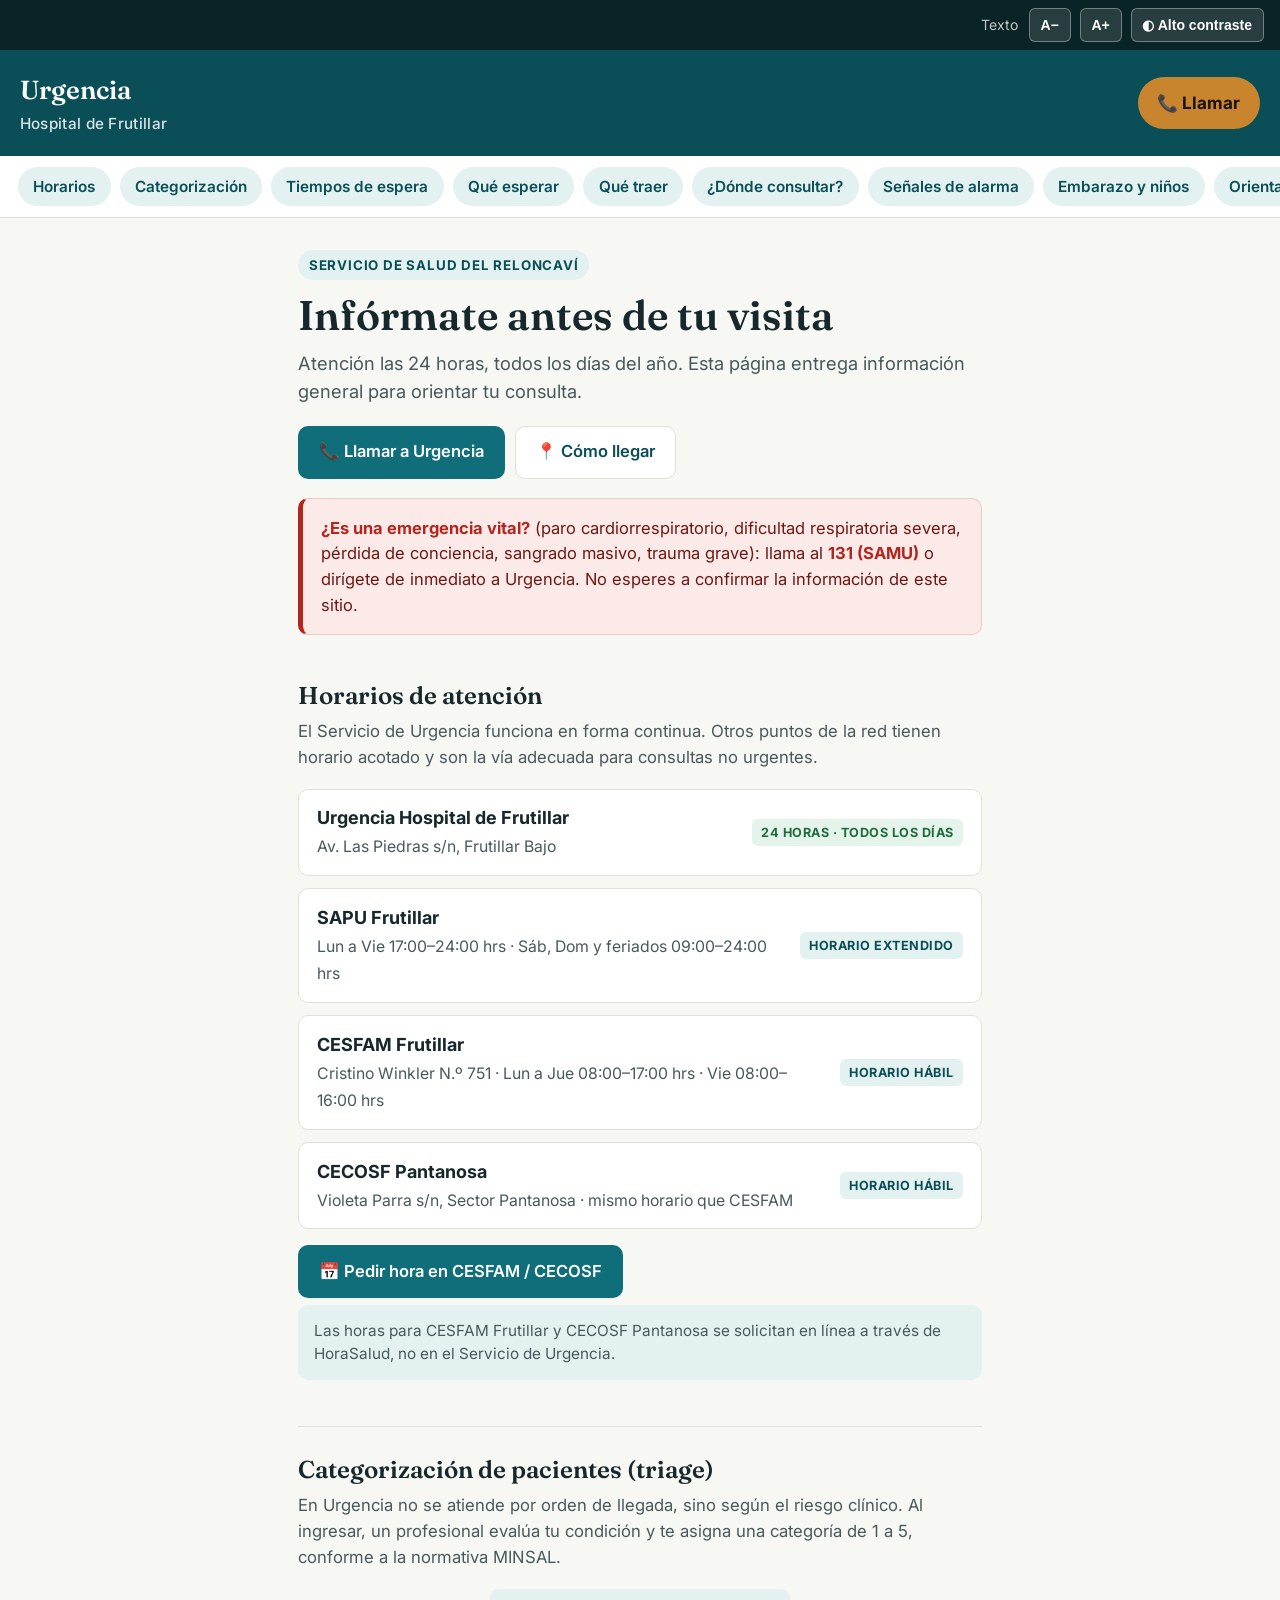
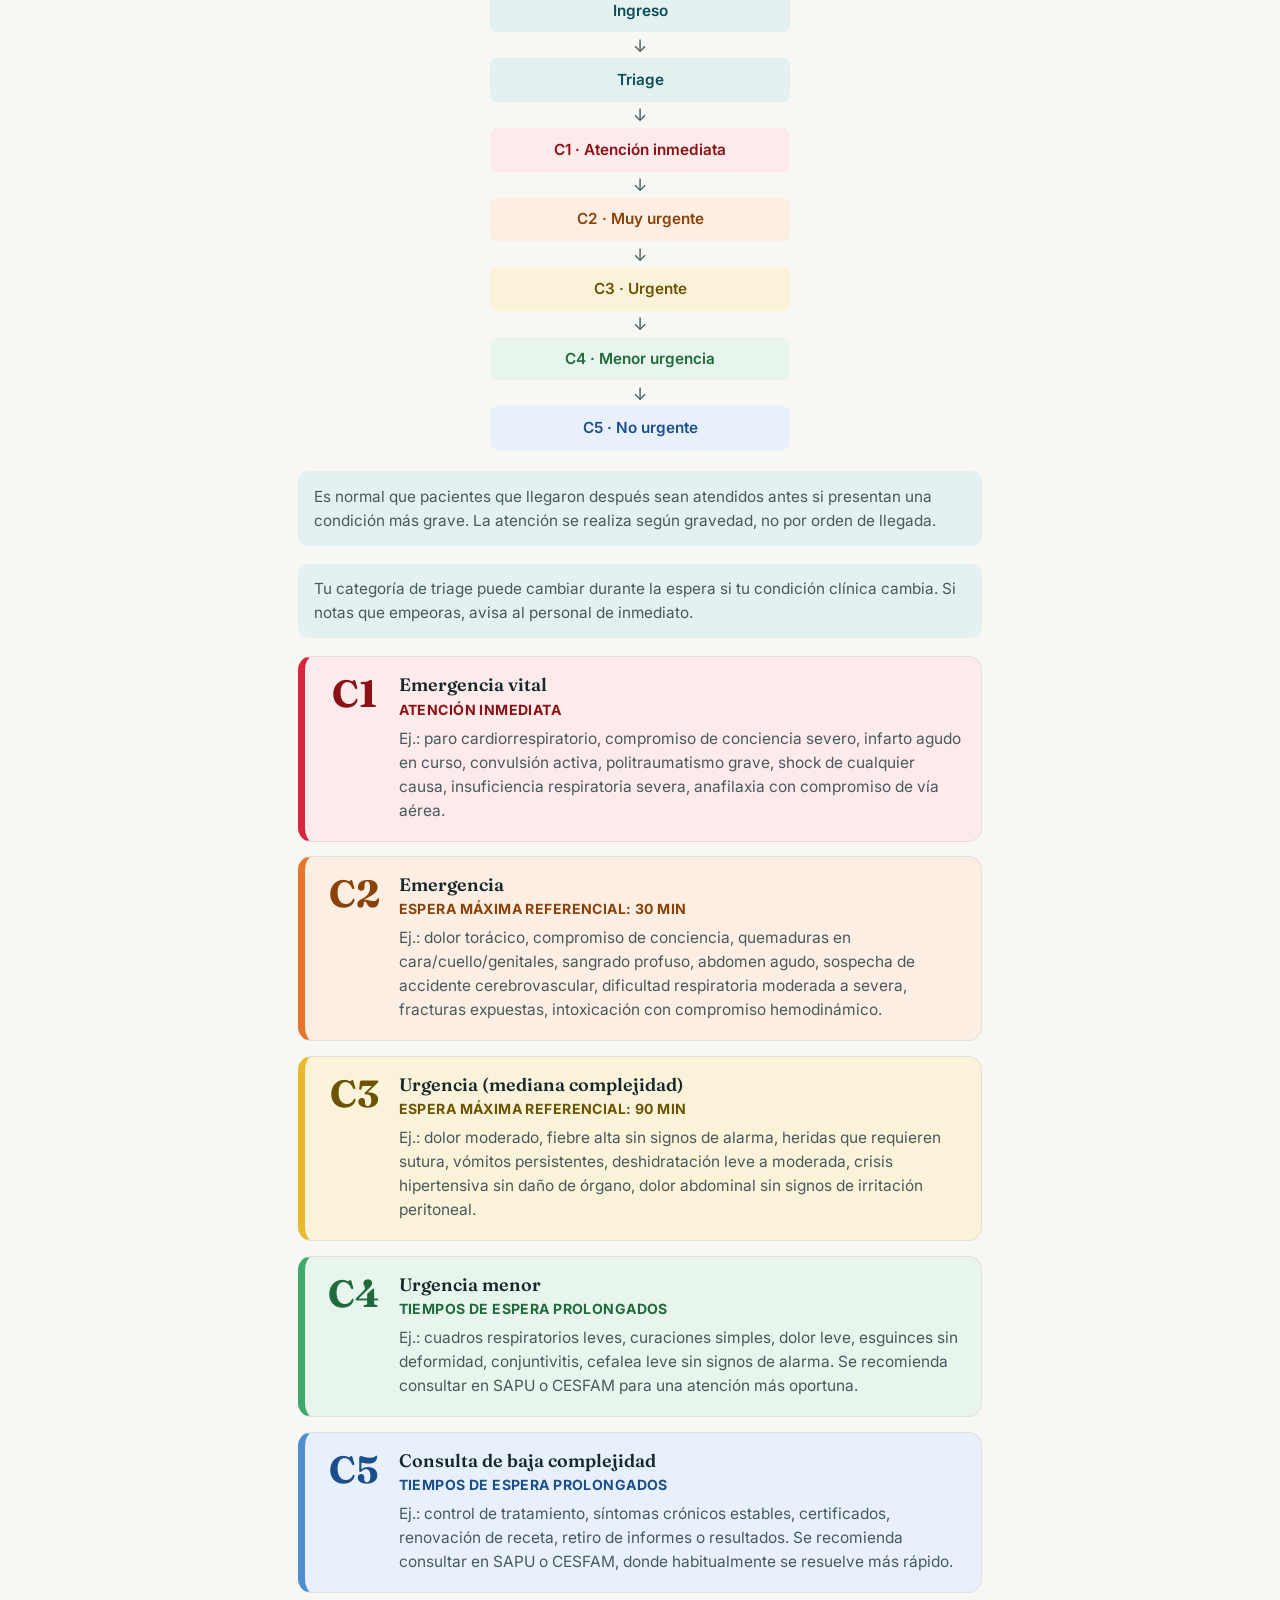
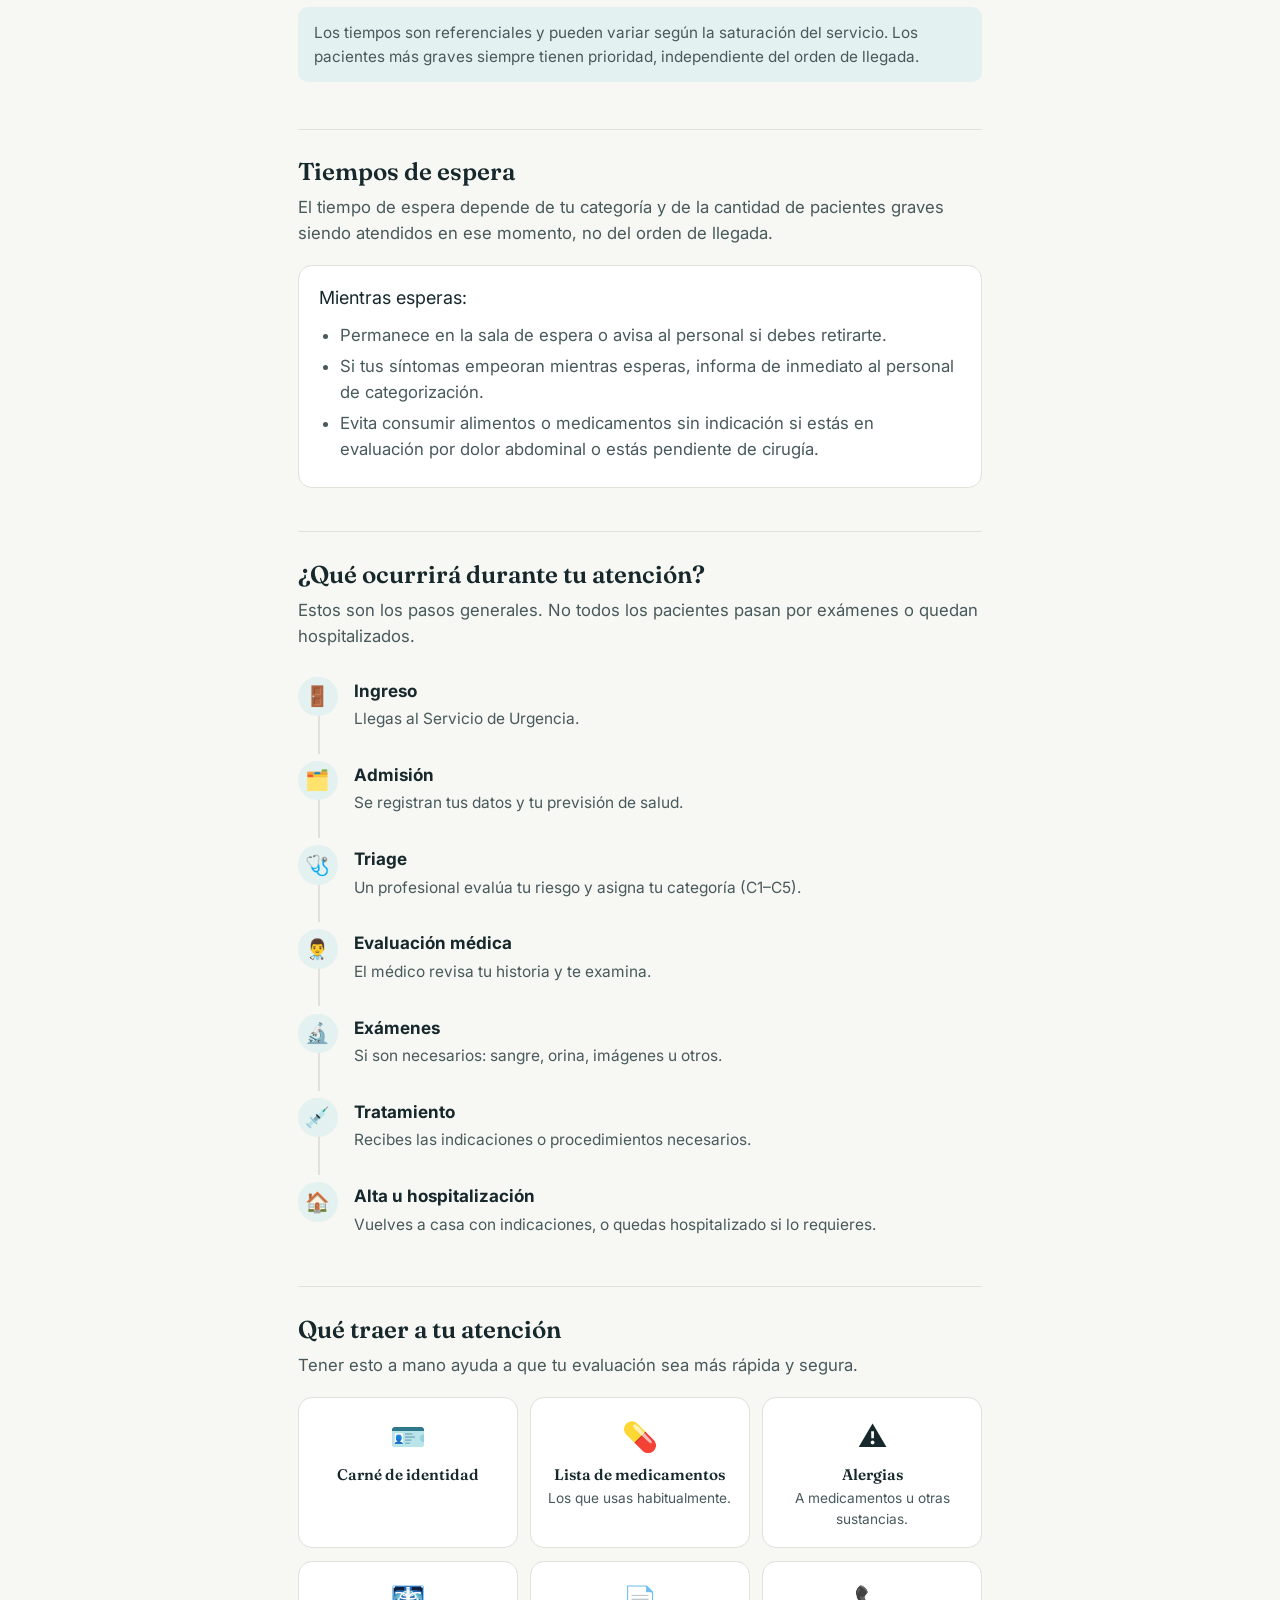
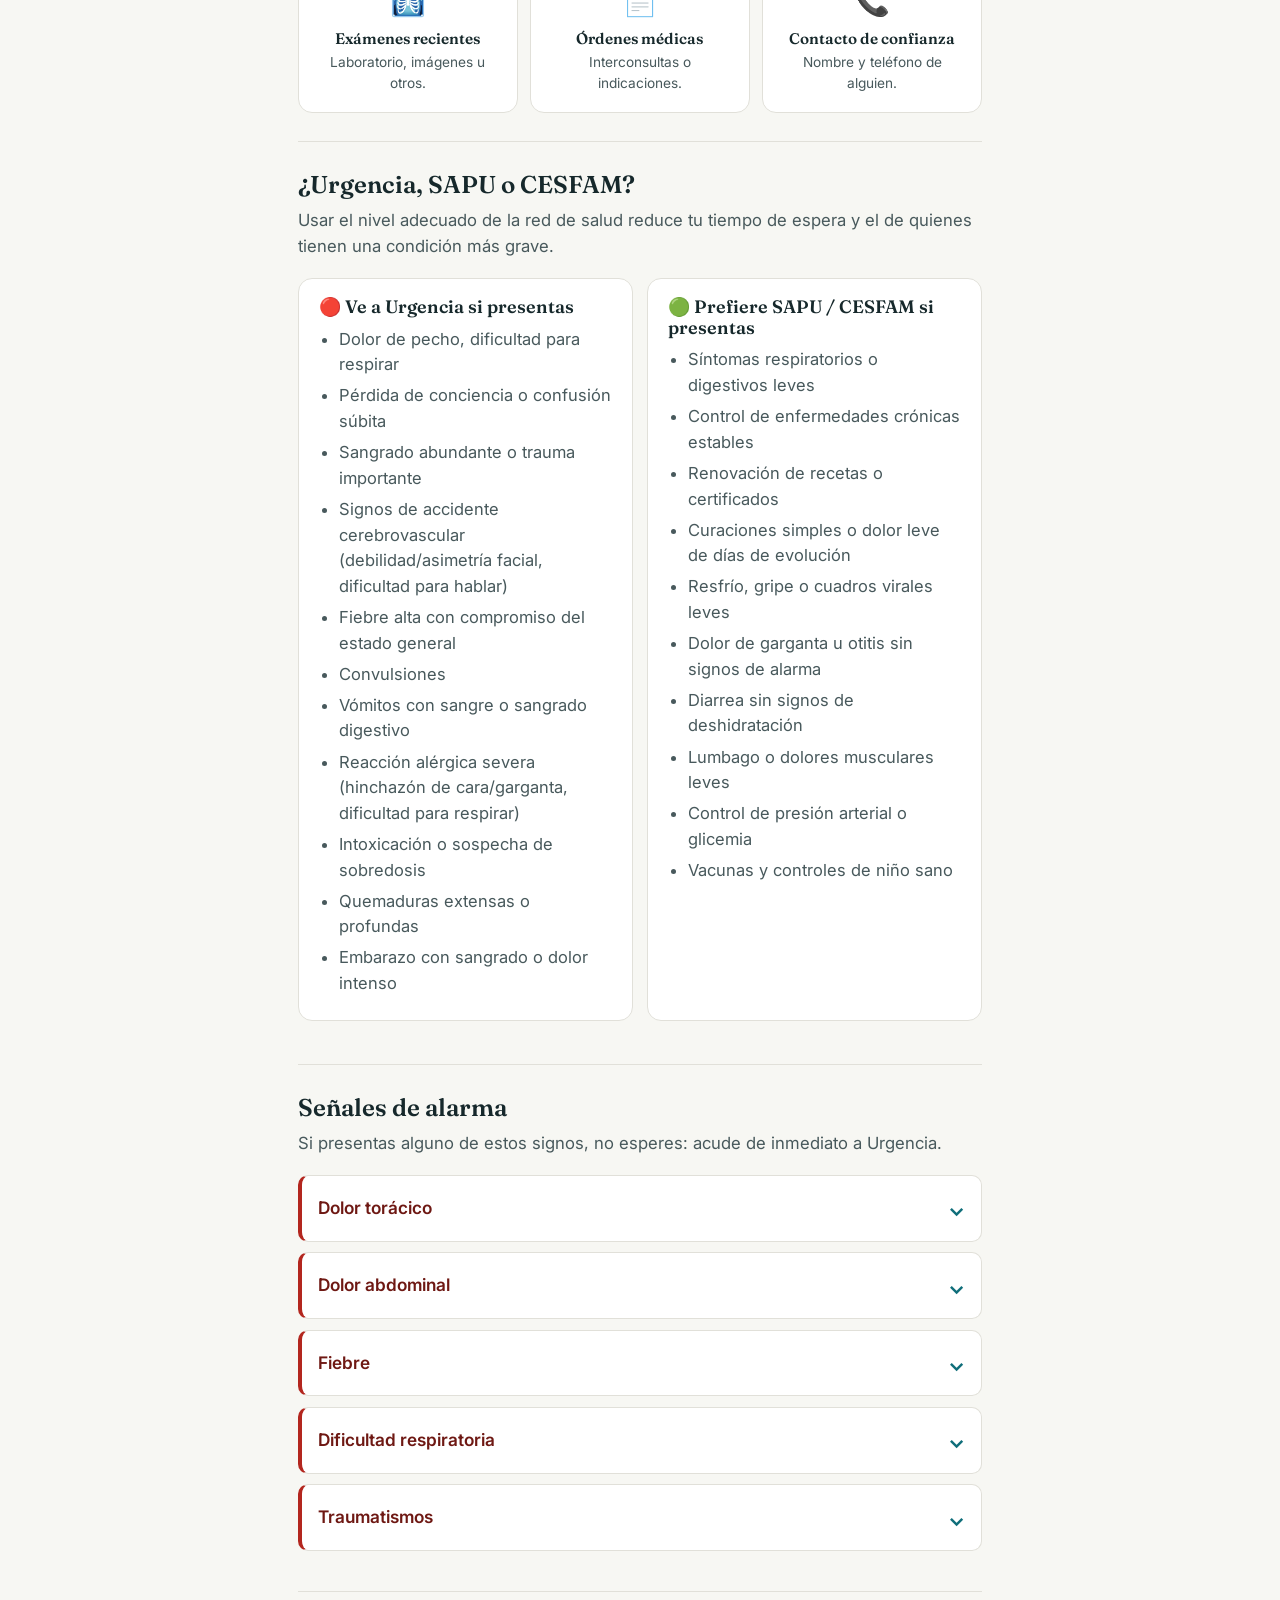
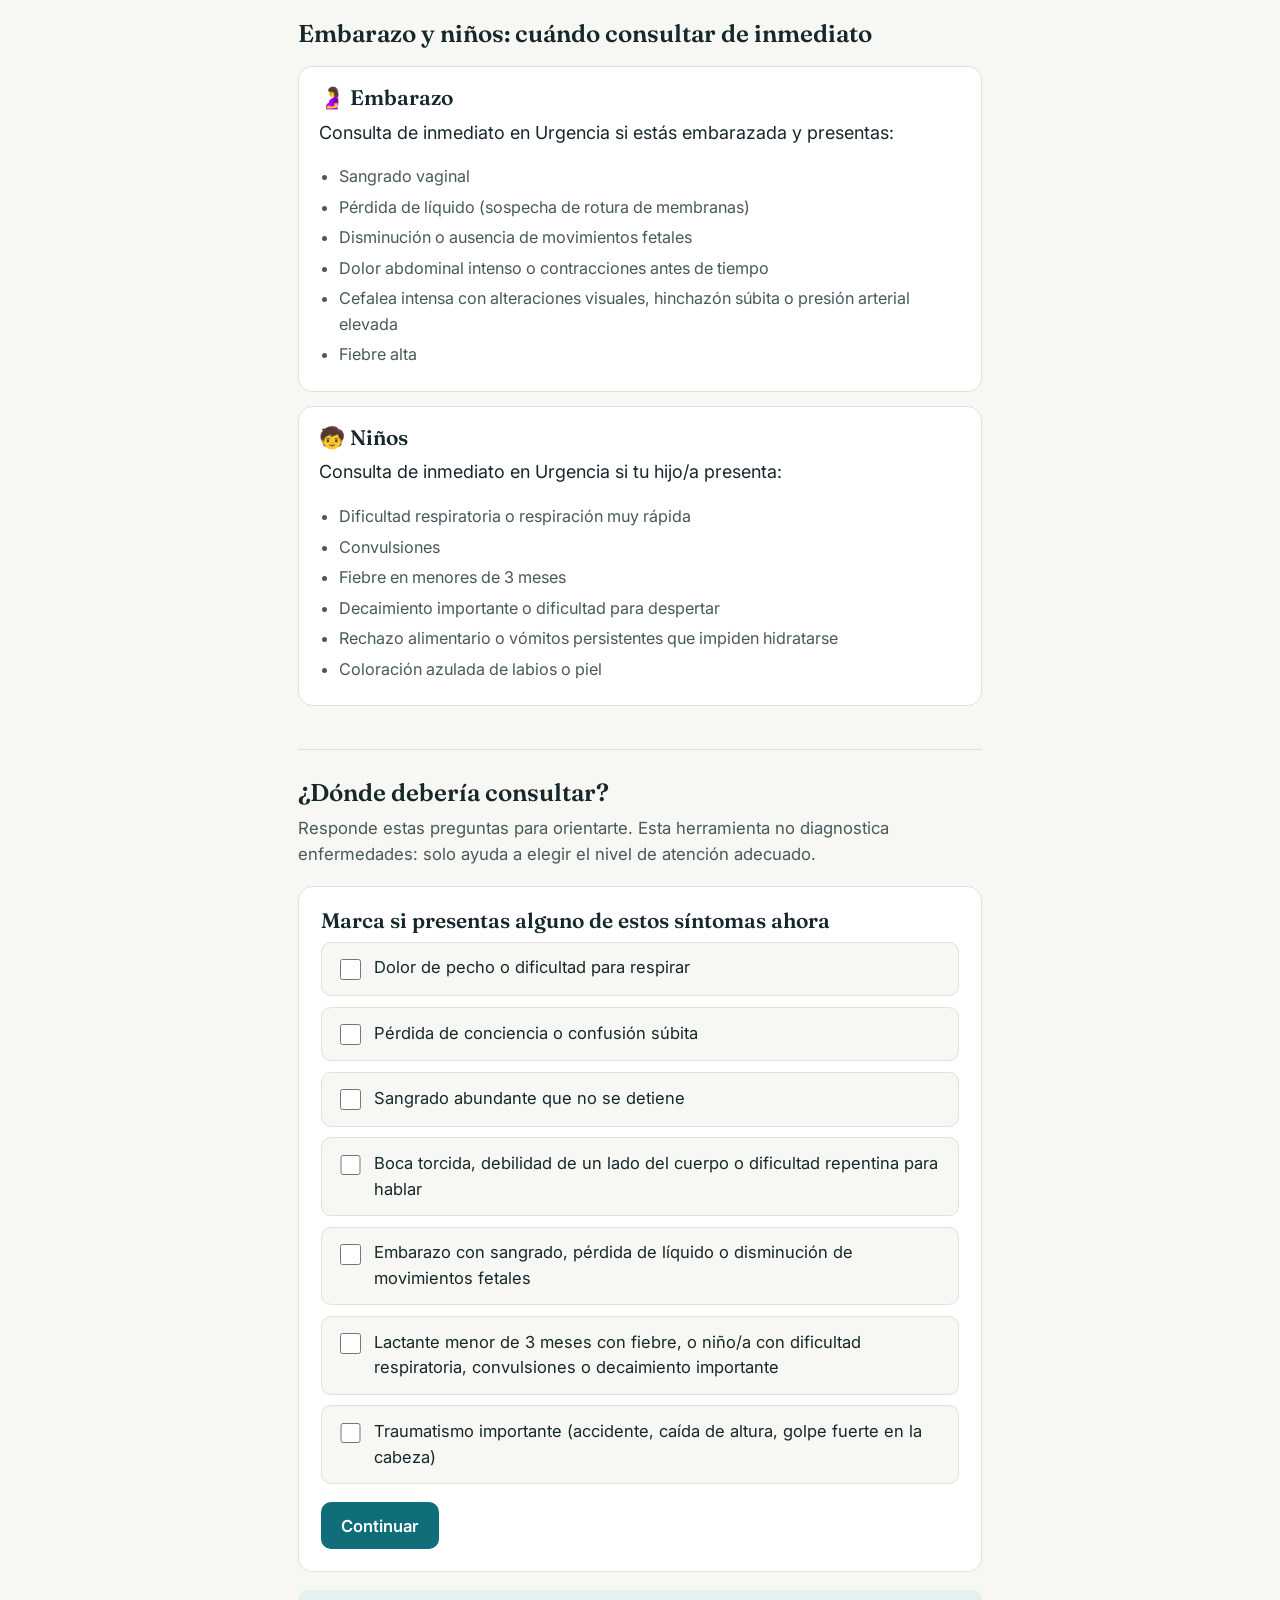
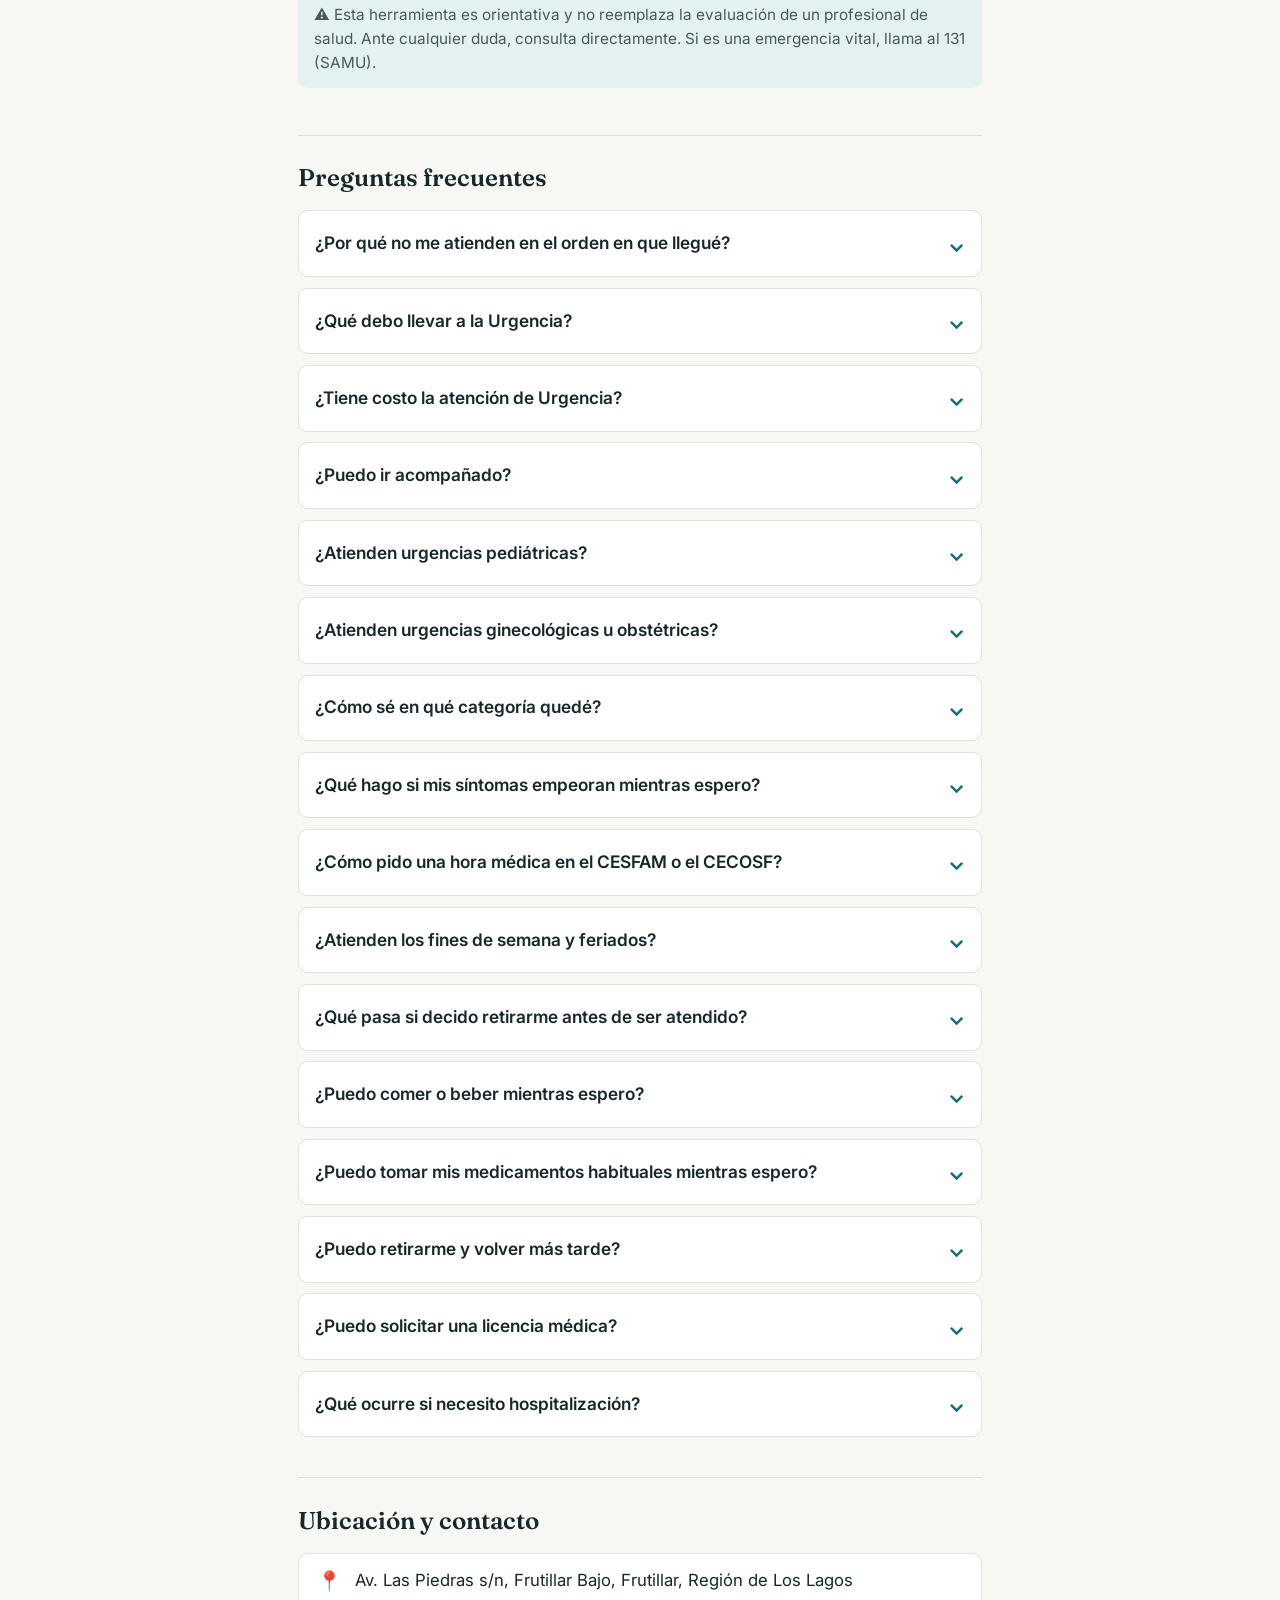
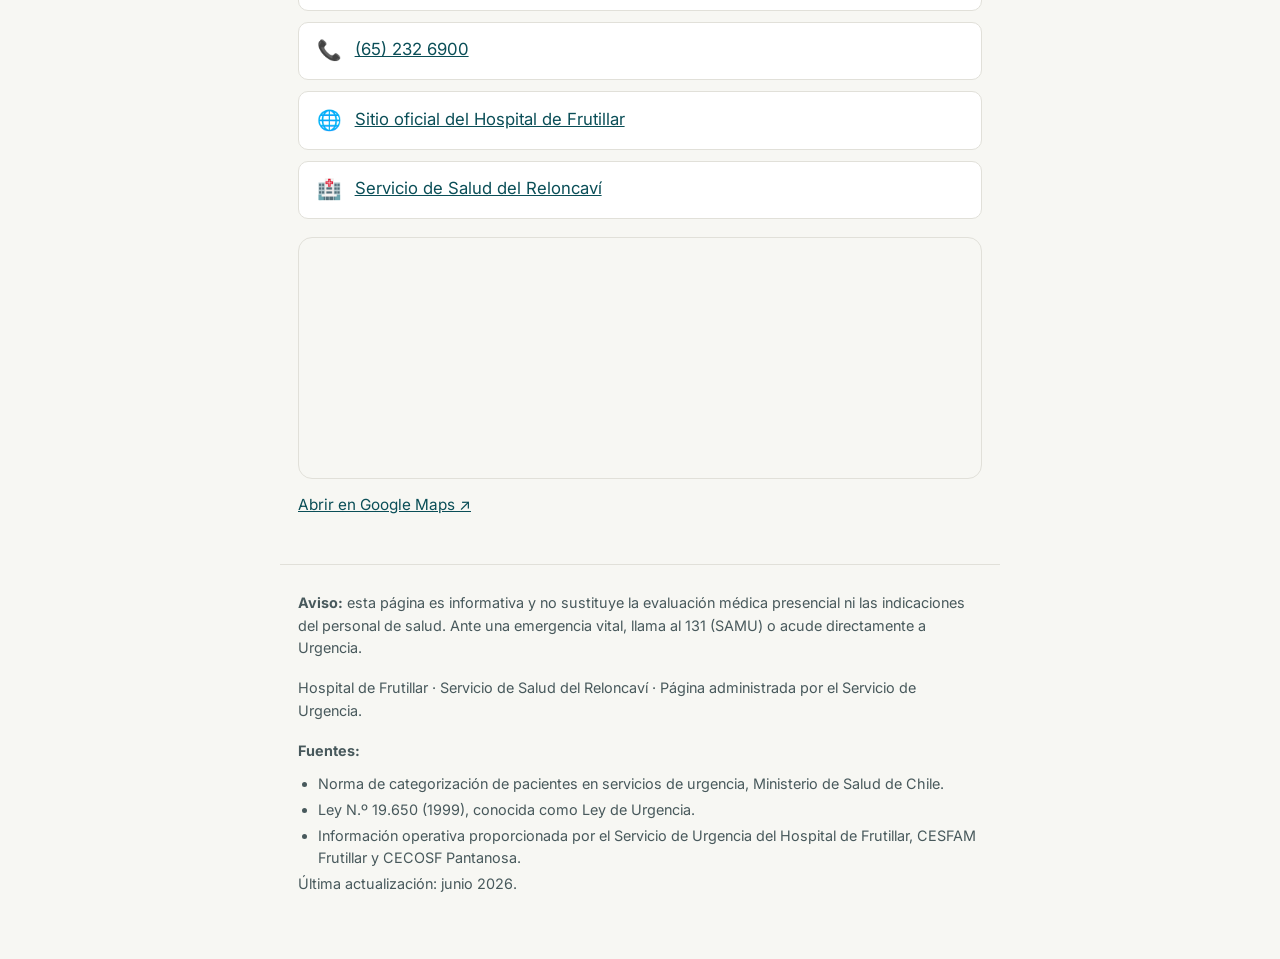
==== commit e09557b6: "Add files via upload" ====
--- a/index.html
+++ b/index.html
@@ -4,12 +4,60 @@
 <meta charset="UTF-8">
 <meta name="viewport" content="width=device-width, initial-scale=1, viewport-fit=cover">
 <title>Urgencia · Hospital de Frutillar</title>
-<meta name="description" content="Información oficial sobre el Servicio de Urgencia del Hospital de Frutillar: horarios, categorización de pacientes, tiempos de espera y preguntas frecuentes.">
+<meta name="description" content="Información del Servicio de Urgencia del Hospital de Frutillar: horarios, categorización de pacientes, tiempos de espera, señales de alarma y preguntas frecuentes.">
 <meta name="theme-color" content="#0F6E7A">
+<link rel="canonical" href="https://urgenciasapp.github.io/urgencias/">
+
+<!-- Open Graph -->
+<meta property="og:type" content="website">
+<meta property="og:site_name" content="Urgencia Hospital de Frutillar">
+<meta property="og:title" content="Urgencia · Hospital de Frutillar">
+<meta property="og:description" content="Horarios, categorización de pacientes, tiempos de espera y preguntas frecuentes del Servicio de Urgencia del Hospital de Frutillar.">
+<meta property="og:url" content="https://urgenciasapp.github.io/urgencias/">
+<meta property="og:locale" content="es_CL">
+
+<!-- Twitter Card -->
+<meta name="twitter:card" content="summary">
+<meta name="twitter:title" content="Urgencia · Hospital de Frutillar">
+<meta name="twitter:description" content="Horarios, categorización de pacientes, tiempos de espera y preguntas frecuentes del Servicio de Urgencia del Hospital de Frutillar.">
+
 <link rel="icon" href="data:image/svg+xml,%3Csvg xmlns='http://www.w3.org/2000/svg' viewBox='0 0 64 64'%3E%3Ccircle cx='32' cy='32' r='32' fill='%230F6E7A'/%3E%3Crect x='28' y='14' width='8' height='36' rx='2' fill='white'/%3E%3Crect x='14' y='28' width='36' height='8' rx='2' fill='white'/%3E%3C/svg%3E">
+
+<!-- Carga de fuentes optimizada (no bloquea el render) -->
 <link rel="preconnect" href="https://fonts.googleapis.com">
 <link rel="preconnect" href="https://fonts.gstatic.com" crossorigin>
-<link href="https://fonts.googleapis.com/css2?family=Fraunces:opsz,wght@9..144,500;9..144,600;9..144,700&family=Inter:wght@400;500;600;700&display=swap" rel="stylesheet">
+<link rel="preload" as="style" href="https://fonts.googleapis.com/css2?family=Fraunces:opsz,wght@9..144,500;9..144,600;9..144,700&family=Inter:wght@400;500;600;700&display=swap">
+<link rel="stylesheet" href="https://fonts.googleapis.com/css2?family=Fraunces:opsz,wght@9..144,500;9..144,600;9..144,700&family=Inter:wght@400;500;600;700&display=swap" media="print" onload="this.media='all'">
+<noscript><link rel="stylesheet" href="https://fonts.googleapis.com/css2?family=Fraunces:opsz,wght@9..144,500;9..144,600;9..144,700&family=Inter:wght@400;500;600;700&display=swap"></noscript>
+
+<!-- Datos estructurados -->
+<script type="application/ld+json">
+{
+  "@context": "https://schema.org",
+  "@type": "Hospital",
+  "name": "Hospital de Frutillar",
+  "url": "https://urgenciasapp.github.io/urgencias/",
+  "telephone": "+56652326900",
+  "address": {
+    "@type": "PostalAddress",
+    "streetAddress": "Av. Las Piedras s/n",
+    "addressLocality": "Frutillar",
+    "addressRegion": "Los Lagos",
+    "addressCountry": "CL"
+  },
+  "department": {
+    "@type": "MedicalClinic",
+    "name": "Servicio de Urgencia",
+    "openingHoursSpecification": {
+      "@type": "OpeningHoursSpecification",
+      "dayOfWeek": ["Monday","Tuesday","Wednesday","Thursday","Friday","Saturday","Sunday"],
+      "opens": "00:00",
+      "closes": "23:59"
+    }
+  }
+}
+</script>
+
 <style>
   :root{
     --bg:#F7F7F3;
@@ -51,11 +99,27 @@
   }
   p{margin:0 0 1rem;}
   a{color:var(--primary-dark);}
+  ul{margin:0; padding:0;}
+  .sr-only{position:absolute; width:1px; height:1px; padding:0; margin:-1px; overflow:hidden; clip:rect(0,0,0,0); white-space:nowrap; border:0;}
   .skip-link{
     position:absolute; left:-999px; top:0;
     background:var(--ink); color:#fff; padding:.6rem 1rem; z-index:200;
   }
   .skip-link:focus{left:.5rem; top:.5rem;}
+  *:focus-visible{outline:3px solid var(--accent); outline-offset:2px; border-radius:4px;}
+
+  /* ---------- Barra de accesibilidad ---------- */
+  .a11y-bar{
+    display:flex; align-items:center; gap:.5rem; justify-content:flex-end;
+    background:#0A2326; color:#fff; padding:.45rem .9rem; font-size:.78rem;
+  }
+  .a11y-bar .a11y-label{opacity:.75; margin-right:.1rem;}
+  .a11y-bar button{
+    background:rgba(255,255,255,.12); color:#fff; border:1px solid rgba(255,255,255,.35);
+    border-radius:6px; padding:.35rem .6rem; font-size:.78rem; font-weight:600; cursor:pointer;
+    min-height:34px;
+  }
+  .a11y-bar button[aria-pressed="true"]{background:var(--accent); color:#1A1203; border-color:var(--accent);}
 
   /* ---------- Top bar ---------- */
   .topbar{
@@ -116,6 +180,7 @@
     display:inline-flex; align-items:center; gap:.4rem;
     min-height:46px; padding:.7rem 1.1rem; border-radius:10px;
     font-weight:600; font-size:.92rem; text-decoration:none;
+    border:1px solid transparent; cursor:pointer; font-family:'Inter',sans-serif;
   }
   .btn-primary{background:var(--primary); color:#fff;}
   .btn-secondary{background:var(--surface); color:var(--primary-dark); border:1px solid var(--line);}
@@ -129,7 +194,7 @@
   .alert strong{color:var(--danger);}
 
   /* ---------- Sections ---------- */
-  section{padding:1.6rem 0; border-top:1px solid var(--line);}
+  section{padding:1.6rem 0; border-top:1px solid var(--line); scroll-margin-top:132px;}
   section:first-of-type{border-top:none;}
   .section-head{margin-bottom:1rem;}
   .section-head h2{font-size:1.35rem;}
@@ -139,20 +204,48 @@
     background:var(--surface); border:1px solid var(--line); border-radius:var(--radius);
     padding:1rem 1.1rem; margin-bottom:.8rem;
   }
+  .card ul{margin:.4rem 0 0; padding-left:1.1rem; font-size:.9rem; color:var(--ink-soft);}
+  .card li{margin-bottom:.3rem;}
+
+  /* Animación de aparición al hacer scroll */
+  .reveal{opacity:0; transform:translateY(14px); transition:opacity .5s ease, transform .5s ease;}
+  .reveal.is-visible{opacity:1; transform:none;}
+
+  /* Hover sutil solo en dispositivos con puntero real */
+  @media (hover:hover){
+    .card:hover, .triage-card:hover, .hours-row:hover, .contact-list li:hover, .bring-card:hover{
+      box-shadow:0 6px 16px rgba(0,0,0,.08); transform:translateY(-1px);
+    }
+  }
+  .card, .triage-card, .hours-row, .contact-list li, .bring-card{transition:box-shadow .2s ease, transform .2s ease;}
 
   /* Horarios */
   .hours-grid{display:grid; gap:.7rem;}
   .hours-row{
-    display:flex; justify-content:space-between; align-items:center;
+    display:flex; justify-content:space-between; align-items:center; gap:.8rem;
     background:var(--surface); border:1px solid var(--line); border-radius:10px;
     padding:.8rem 1rem;
   }
   .hours-row .tag{
     font-size:.7rem; font-weight:700; text-transform:uppercase; letter-spacing:.04em;
-    padding:.2rem .5rem; border-radius:6px;
+    padding:.2rem .5rem; border-radius:6px; flex-shrink:0;
   }
   .tag-open{background:#E5F4EA; color:#1F6B3C;}
   .tag-info{background:var(--primary-tint); color:var(--primary-dark);}
+
+  /* Mini-infografía de triage */
+  .mini-flow{display:flex; flex-direction:column; align-items:center; gap:.25rem; margin-bottom:1.2rem;}
+  .mini-step{
+    display:block; width:100%; max-width:300px; text-align:center;
+    font-weight:600; font-size:.85rem; padding:.55rem .8rem; border-radius:8px;
+    background:var(--primary-tint); color:var(--primary-dark);
+  }
+  .mini-arrow{color:var(--ink-soft); font-size:.95rem; line-height:1;}
+  .mini-c1{background:#FDEAEA; color:#8C1116;}
+  .mini-c2{background:#FDEEE3; color:#8A4209;}
+  .mini-c3{background:#FBF3D9; color:#6B5300;}
+  .mini-c4{background:#E7F5EC; color:#1F6B3C;}
+  .mini-c5{background:#E8F1FB; color:#1B4E8C;}
 
   /* Triage cards */
   .triage-card{
@@ -185,29 +278,71 @@
   }
   .note.warn{background:var(--accent-tint); color:#5A3D0E;}
 
-  /* Cuándo consultar - two columns */
+  /* Flujo de atención (timeline) */
+  .flow-list{list-style:none; margin:0; padding:0;}
+  .flow-list li{display:flex; gap:.9rem; align-items:flex-start; padding:.5rem 0 1.15rem; position:relative;}
+  .flow-list li:not(:last-child)::before{
+    content:""; position:absolute; left:1.1rem; top:2.5rem; bottom:-.1rem; width:2px; background:var(--line);
+  }
+  .flow-ico{
+    width:2.2rem; height:2.2rem; flex-shrink:0; border-radius:50%;
+    background:var(--primary-tint); color:var(--primary-dark);
+    display:flex; align-items:center; justify-content:center; font-size:1.1rem; z-index:1;
+  }
+  .flow-list strong{font-size:.95rem;}
+  .flow-list p{margin:.15rem 0 0; font-size:.86rem; color:var(--ink-soft);}
+
+  /* Qué traer */
+  .bring-grid{display:grid; grid-template-columns:repeat(2,1fr); gap:.7rem;}
+  .bring-card{background:var(--surface); border:1px solid var(--line); border-radius:var(--radius); padding:.95rem .8rem; text-align:center;}
+  .bring-card h3{font-size:.85rem; margin:.35rem 0 .25rem;}
+  .bring-card p{font-size:.76rem; color:var(--ink-soft); margin:0;}
+  .bring-ico{font-size:1.6rem; display:block;}
+
+  /* Cuándo consultar - dos columnas */
   .compare{display:grid; gap:.8rem;}
   .compare .card h3{font-size:1rem; display:flex; align-items:center; gap:.4rem;}
   .compare ul{margin:.4rem 0 0; padding-left:1.1rem; font-size:.92rem; color:var(--ink-soft);}
   .compare li{margin-bottom:.3rem;}
 
-  /* FAQ */
+  /* Señales de alarma y FAQ (acordeones) */
   details{
     background:var(--surface); border:1px solid var(--line); border-radius:10px;
     padding:.2rem .9rem; margin-bottom:.6rem;
   }
   summary{
-    cursor:pointer; list-style:none; padding:.85rem 1.6rem .85rem 0;
+    cursor:pointer; list-style:none; padding:.85rem 1.8rem .85rem 0;
     font-weight:600; font-size:.96rem; position:relative;
   }
   summary::-webkit-details-marker{display:none;}
   summary::after{
-    content:"+"; position:absolute; right:0; top:.7rem;
-    font-size:1.3rem; color:var(--primary); font-weight:700;
-  }
-  details[open] summary::after{content:"–";}
+    content:"⌄"; position:absolute; right:0; top:.7rem;
+    font-size:1.2rem; color:var(--primary); font-weight:700;
+    transition:transform .2s ease; display:inline-block;
+  }
+  details[open] summary::after{transform:rotate(180deg);}
   details p, details ul{font-size:.91rem; color:var(--ink-soft); padding-bottom:.8rem; margin:0;}
   details ul{padding-left:1.1rem;}
+  details.alarm{border-left:4px solid var(--danger);}
+  details.alarm summary{color:#6E1813;}
+
+  /* Orientador interactivo */
+  .orientador-box{background:var(--surface); border:1px solid var(--line); border-radius:var(--radius); padding:1.2rem;}
+  .ori-checks{display:grid; gap:.6rem; border:0; padding:0; margin:0 0 1rem;}
+  .ori-checks label{
+    display:flex; align-items:flex-start; gap:.6rem; font-size:.92rem;
+    background:var(--bg); border:1px solid var(--line); border-radius:10px;
+    padding:.7rem .8rem; cursor:pointer;
+  }
+  .ori-checks input{margin-top:.2rem; width:1.15rem; height:1.15rem; flex-shrink:0;}
+  .ori-actions{display:flex; gap:.6rem; margin-top:.8rem; flex-wrap:wrap;}
+  .ori-result-card{border-radius:var(--radius); padding:1.1rem; border:1px solid var(--line); margin-bottom:.9rem;}
+  .ori-result-card h3{margin-bottom:.5rem;}
+  .ori-result-card .ori-disclaimer{font-size:.8rem; color:var(--ink-soft); margin:.7rem 0 0; border-top:1px solid var(--line); padding-top:.6rem;}
+  .ori-urgencia{background:#FDEAEA; border-color:#D7263D;}
+  .ori-sapu{background:#FDEEE3; border-color:#E8732A;}
+  .ori-cesfam{background:#E7F5EC; border-color:#3FA86B;}
+  .ori-programada{background:#E8F1FB; border-color:#4F8FD1;}
 
   /* Contacto */
   .contact-list{list-style:none; margin:0 0 1rem; padding:0; display:grid; gap:.6rem;}
@@ -228,32 +363,86 @@
     max-width:var(--maxw); margin-left:auto; margin-right:auto;
   }
   footer a{color:var(--ink-soft);}
+  footer .sources{margin:.6rem 0 0; padding-left:1.1rem;}
+  footer .sources li{margin-bottom:.2rem;}
 
   @media (min-width:700px){
     :root{font-size:18px;}
     .hero h1{font-size:2.3rem;}
     .compare{grid-template-columns:1fr 1fr;}
-  }
+    .bring-grid{grid-template-columns:repeat(3,1fr);}
+  }
+
+  /* ---------- Modo de alto contraste ---------- */
+  html.hc{
+    --bg:#000000;
+    --surface:#000000;
+    --ink:#FFFFFF;
+    --ink-soft:#F2F2F2;
+    --primary:#FFD400;
+    --primary-dark:#000000;
+    --primary-tint:#1A1A1A;
+    --accent:#FFD400;
+    --accent-tint:#1A1A1A;
+    --danger:#FF6B6B;
+    --danger-tint:#1A1A1A;
+    --line:#FFFFFF;
+  }
+  html.hc body{background:#000;}
+  html.hc a{color:#FFD400; text-decoration:underline;}
+  html.hc .eyebrow,
+  html.hc .chipnav a,
+  html.hc .tag-open,
+  html.hc .tag-info,
+  html.hc .mini-step,
+  html.hc .flow-ico,
+  html.hc .note.warn,
+  html.hc .btn-secondary{
+    background:#000 !important; color:#FFD400 !important; border:1px solid #fff !important;
+  }
+  html.hc .mini-c1, html.hc .mini-c2, html.hc .mini-c3, html.hc .mini-c4, html.hc .mini-c5,
+  html.hc .triage-card, html.hc .ori-result-card{
+    background:#000 !important; color:#fff !important; border:1px solid #fff !important;
+  }
+  html.hc .triage-card .code, html.hc .triage-card .meta, html.hc .triage-card .examples, html.hc .triage-card h3{
+    color:#fff !important;
+  }
+  html.hc .call-btn, html.hc .btn-primary{color:#000 !important;}
+  html.hc .alert{color:#fff;}
 </style>
 </head>
 <body>
 <a class="skip-link" href="#contenido">Saltar al contenido</a>
 
-<div class="topbar">
-  <div class="brand">Urgencia<small>Hospital de Frutillar</small></div>
-  <a class="call-btn" href="tel:+56652326900" aria-label="Llamar a Urgencia Hospital de Frutillar">📞 Llamar</a>
-</div>
-
-<nav class="chipnav" aria-label="Navegación de secciones">
-  <ul>
-    <li><a href="#horarios">Horarios</a></li>
-    <li><a href="#categorizacion">Categorización</a></li>
-    <li><a href="#tiempos-espera">Tiempos de espera</a></li>
-    <li><a href="#cuando-consultar">¿Dónde consultar?</a></li>
-    <li><a href="#faq">Preguntas frecuentes</a></li>
-    <li><a href="#contacto">Ubicación y contacto</a></li>
-  </ul>
-</nav>
+<header>
+  <div class="a11y-bar" role="region" aria-label="Opciones de accesibilidad">
+    <span class="a11y-label">Texto</span>
+    <button type="button" id="a11y-dec" aria-label="Disminuir tamaño del texto">A−</button>
+    <button type="button" id="a11y-inc" aria-label="Aumentar tamaño del texto">A+</button>
+    <button type="button" id="a11y-contrast" aria-pressed="false">◐ Alto contraste</button>
+  </div>
+
+  <div class="topbar">
+    <div class="brand">Urgencia<small>Hospital de Frutillar</small></div>
+    <a class="call-btn" href="tel:+56652326900" aria-label="Llamar a Urgencia Hospital de Frutillar">📞 Llamar</a>
+  </div>
+
+  <nav class="chipnav" aria-label="Navegación de secciones">
+    <ul>
+      <li><a href="#horarios">Horarios</a></li>
+      <li><a href="#categorizacion">Categorización</a></li>
+      <li><a href="#tiempos-espera">Tiempos de espera</a></li>
+      <li><a href="#que-esperar">Qué esperar</a></li>
+      <li><a href="#que-traer">Qué traer</a></li>
+      <li><a href="#cuando-consultar">¿Dónde consultar?</a></li>
+      <li><a href="#senales-alarma">Señales de alarma</a></li>
+      <li><a href="#grupos-especiales">Embarazo y niños</a></li>
+      <li><a href="#orientador">Orientador</a></li>
+      <li><a href="#faq">Preguntas frecuentes</a></li>
+      <li><a href="#contacto">Ubicación y contacto</a></li>
+    </ul>
+  </nav>
+</header>
 
 <main id="contenido">
 
@@ -271,7 +460,7 @@
   </div>
 
   <!-- HORARIOS -->
-  <section id="horarios">
+  <section id="horarios" class="reveal">
     <div class="section-head">
       <h2>Horarios de atención</h2>
       <p class="desc">El Servicio de Urgencia funciona en forma continua. Otros puntos de la red tienen horario acotado y son la vía adecuada para consultas no urgentes.</p>
@@ -299,81 +488,133 @@
   </section>
 
   <!-- CATEGORIZACIÓN -->
-  <section id="categorizacion">
+  <section id="categorizacion" class="reveal">
     <div class="section-head">
       <h2>Categorización de pacientes (triage)</h2>
       <p class="desc">En Urgencia no se atiende por orden de llegada, sino según el riesgo clínico. Al ingresar, un profesional evalúa tu condición y te asigna una categoría de 1 a 5, conforme a la normativa MINSAL.</p>
     </div>
 
-    <div class="triage-card c1">
+    <!-- Infografía del flujo de triage -->
+    <div class="mini-flow" aria-hidden="true">
+      <span class="mini-step">Ingreso</span>
+      <span class="mini-arrow">↓</span>
+      <span class="mini-step">Triage</span>
+      <span class="mini-arrow">↓</span>
+      <span class="mini-step mini-c1">C1 · Atención inmediata</span>
+      <span class="mini-arrow">↓</span>
+      <span class="mini-step mini-c2">C2 · Muy urgente</span>
+      <span class="mini-arrow">↓</span>
+      <span class="mini-step mini-c3">C3 · Urgente</span>
+      <span class="mini-arrow">↓</span>
+      <span class="mini-step mini-c4">C4 · Menor urgencia</span>
+      <span class="mini-arrow">↓</span>
+      <span class="mini-step mini-c5">C5 · No urgente</span>
+    </div>
+
+    <p class="note">Es normal que pacientes que llegaron después sean atendidos antes si presentan una condición más grave. La atención se realiza según gravedad, no por orden de llegada.</p>
+    <p class="note">Tu categoría de triage puede cambiar durante la espera si tu condición clínica cambia. Si notas que empeoras, avisa al personal de inmediato.</p>
+
+    <article class="triage-card c1">
       <div class="code">C1</div>
       <div class="body">
         <h3>Emergencia vital</h3>
         <div class="meta">Atención inmediata</div>
         <p class="examples">Ej.: paro cardiorrespiratorio, compromiso de conciencia severo, infarto agudo en curso, convulsión activa, politraumatismo grave, shock de cualquier causa, insuficiencia respiratoria severa, anafilaxia con compromiso de vía aérea.</p>
       </div>
-    </div>
-    <div class="triage-card c2">
+    </article>
+    <article class="triage-card c2">
       <div class="code">C2</div>
       <div class="body">
         <h3>Emergencia</h3>
         <div class="meta">Espera máxima referencial: 30 min</div>
         <p class="examples">Ej.: dolor torácico, compromiso de conciencia, quemaduras en cara/cuello/genitales, sangrado profuso, abdomen agudo, sospecha de accidente cerebrovascular, dificultad respiratoria moderada a severa, fracturas expuestas, intoxicación con compromiso hemodinámico.</p>
       </div>
-    </div>
-    <div class="triage-card c3">
+    </article>
+    <article class="triage-card c3">
       <div class="code">C3</div>
       <div class="body">
         <h3>Urgencia (mediana complejidad)</h3>
         <div class="meta">Espera máxima referencial: 90 min</div>
         <p class="examples">Ej.: dolor moderado, fiebre alta sin signos de alarma, heridas que requieren sutura, vómitos persistentes, deshidratación leve a moderada, crisis hipertensiva sin daño de órgano, dolor abdominal sin signos de irritación peritoneal.</p>
       </div>
-    </div>
-    <div class="triage-card c4">
+    </article>
+    <article class="triage-card c4">
       <div class="code">C4</div>
       <div class="body">
         <h3>Urgencia menor</h3>
         <div class="meta">Tiempos de espera prolongados</div>
         <p class="examples">Ej.: cuadros respiratorios leves, curaciones simples, dolor leve, esguinces sin deformidad, conjuntivitis, cefalea leve sin signos de alarma. Se recomienda consultar en SAPU o CESFAM para una atención más oportuna.</p>
       </div>
-    </div>
-    <div class="triage-card c5">
+    </article>
+    <article class="triage-card c5">
       <div class="code">C5</div>
       <div class="body">
         <h3>Consulta de baja complejidad</h3>
         <div class="meta">Tiempos de espera prolongados</div>
         <p class="examples">Ej.: control de tratamiento, síntomas crónicos estables, certificados, renovación de receta, retiro de informes o resultados. Se recomienda consultar en SAPU o CESFAM, donde habitualmente se resuelve más rápido.</p>
       </div>
-    </div>
+    </article>
 
     <p class="note">Los tiempos son referenciales y pueden variar según la saturación del servicio. Los pacientes más graves siempre tienen prioridad, independiente del orden de llegada.</p>
   </section>
 
   <!-- TIEMPOS DE ESPERA -->
-  <section id="tiempos-espera">
+  <section id="tiempos-espera" class="reveal">
     <div class="section-head">
       <h2>Tiempos de espera</h2>
       <p class="desc">El tiempo de espera depende de tu categoría y de la cantidad de pacientes graves siendo atendidos en ese momento, no del orden de llegada.</p>
     </div>
     <div class="card">
       <p style="margin-bottom:.6rem;">Mientras esperas:</p>
-      <ul style="margin:0; padding-left:1.2rem; color:var(--ink-soft); font-size:.93rem;">
+      <ul style="padding-left:1.2rem; color:var(--ink-soft); font-size:.93rem;">
         <li>Permanece en la sala de espera o avisa al personal si debes retirarte.</li>
         <li>Si tus síntomas empeoran mientras esperas, informa de inmediato al personal de categorización.</li>
         <li>Evita consumir alimentos o medicamentos sin indicación si estás en evaluación por dolor abdominal o estás pendiente de cirugía.</li>
       </ul>
     </div>
-    <p class="note warn">✏️ <strong>Editar antes de publicar:</strong> si el hospital cuenta con estadísticas de tiempo de espera promedio por categoría, agrégalas aquí citando el periodo de medición.</p>
   </section>
 
+  <!-- QUÉ OCURRIRÁ DURANTE TU ATENCIÓN -->
+  <section id="que-esperar" class="reveal">
+    <div class="section-head">
+      <h2>¿Qué ocurrirá durante tu atención?</h2>
+      <p class="desc">Estos son los pasos generales. No todos los pacientes pasan por exámenes o quedan hospitalizados.</p>
+    </div>
+    <ol class="flow-list">
+      <li><span class="flow-ico" aria-hidden="true">🚪</span><div><strong>Ingreso</strong><p>Llegas al Servicio de Urgencia.</p></div></li>
+      <li><span class="flow-ico" aria-hidden="true">🗂️</span><div><strong>Admisión</strong><p>Se registran tus datos y tu previsión de salud.</p></div></li>
+      <li><span class="flow-ico" aria-hidden="true">🩺</span><div><strong>Triage</strong><p>Un profesional evalúa tu riesgo y asigna tu categoría (C1–C5).</p></div></li>
+      <li><span class="flow-ico" aria-hidden="true">👨‍⚕️</span><div><strong>Evaluación médica</strong><p>El médico revisa tu historia y te examina.</p></div></li>
+      <li><span class="flow-ico" aria-hidden="true">🔬</span><div><strong>Exámenes</strong><p>Si son necesarios: sangre, orina, imágenes u otros.</p></div></li>
+      <li><span class="flow-ico" aria-hidden="true">💉</span><div><strong>Tratamiento</strong><p>Recibes las indicaciones o procedimientos necesarios.</p></div></li>
+      <li><span class="flow-ico" aria-hidden="true">🏠</span><div><strong>Alta u hospitalización</strong><p>Vuelves a casa con indicaciones, o quedas hospitalizado si lo requieres.</p></div></li>
+    </ol>
+  </section>
+
+  <!-- QUÉ TRAER -->
+  <section id="que-traer" class="reveal">
+    <div class="section-head">
+      <h2>Qué traer a tu atención</h2>
+      <p class="desc">Tener esto a mano ayuda a que tu evaluación sea más rápida y segura.</p>
+    </div>
+    <div class="bring-grid">
+      <article class="bring-card"><span class="bring-ico" aria-hidden="true">🪪</span><h3>Carné de identidad</h3></article>
+      <article class="bring-card"><span class="bring-ico" aria-hidden="true">💊</span><h3>Lista de medicamentos</h3><p>Los que usas habitualmente.</p></article>
+      <article class="bring-card"><span class="bring-ico" aria-hidden="true">⚠️</span><h3>Alergias</h3><p>A medicamentos u otras sustancias.</p></article>
+      <article class="bring-card"><span class="bring-ico" aria-hidden="true">🩻</span><h3>Exámenes recientes</h3><p>Laboratorio, imágenes u otros.</p></article>
+      <article class="bring-card"><span class="bring-ico" aria-hidden="true">📄</span><h3>Órdenes médicas</h3><p>Interconsultas o indicaciones.</p></article>
+      <article class="bring-card"><span class="bring-ico" aria-hidden="true">📞</span><h3>Contacto de confianza</h3><p>Nombre y teléfono de alguien.</p></article>
+    </div>
+  </section>
+
   <!-- CUÁNDO CONSULTAR -->
-  <section id="cuando-consultar">
+  <section id="cuando-consultar" class="reveal">
     <div class="section-head">
       <h2>¿Urgencia, SAPU o CESFAM?</h2>
       <p class="desc">Usar el nivel adecuado de la red de salud reduce tu tiempo de espera y el de quienes tienen una condición más grave.</p>
     </div>
     <div class="compare">
-      <div class="card">
+      <article class="card">
         <h3>🔴 Ve a Urgencia si presentas</h3>
         <ul>
           <li>Dolor de pecho, dificultad para respirar</li>
@@ -388,8 +629,8 @@
           <li>Quemaduras extensas o profundas</li>
           <li>Embarazo con sangrado o dolor intenso</li>
         </ul>
-      </div>
-      <div class="card">
+      </article>
+      <article class="card">
         <h3>🟢 Prefiere SAPU / CESFAM si presentas</h3>
         <ul>
           <li>Síntomas respiratorios o digestivos leves</li>
@@ -403,12 +644,153 @@
           <li>Control de presión arterial o glicemia</li>
           <li>Vacunas y controles de niño sano</li>
         </ul>
-      </div>
+      </article>
     </div>
   </section>
 
+  <!-- SEÑALES DE ALARMA -->
+  <section id="senales-alarma" class="reveal">
+    <div class="section-head">
+      <h2>Señales de alarma</h2>
+      <p class="desc">Si presentas alguno de estos signos, no esperes: acude de inmediato a Urgencia.</p>
+    </div>
+
+    <details class="alarm">
+      <summary>Dolor torácico</summary>
+      <ul>
+        <li>Dolor opresivo, "como un peso", que dura más de unos minutos</li>
+        <li>Se acompaña de falta de aire, sudoración, náuseas o dolor irradiado a brazo, mandíbula o espalda</li>
+        <li>Aparece con el esfuerzo y se repite o empeora</li>
+        <li>Se acompaña de palpitaciones o sensación de desmayo</li>
+      </ul>
+    </details>
+
+    <details class="alarm">
+      <summary>Dolor abdominal</summary>
+      <ul>
+        <li>Dolor muy intenso, súbito o que no cede</li>
+        <li>Fiebre alta, vómitos persistentes o incapacidad de retener líquidos</li>
+        <li>Abdomen muy sensible al tacto, duro o distendido</li>
+        <li>Sangre en deposiciones, vómito u orina</li>
+        <li>Ocurre durante el embarazo</li>
+      </ul>
+    </details>
+
+    <details class="alarm">
+      <summary>Fiebre</summary>
+      <ul>
+        <li>En menores de 3 meses, cualquier fiebre (≥38 °C)</li>
+        <li>Fiebre muy alta (≥40 °C) que no responde a antipiréticos</li>
+        <li>Rigidez de cuello, confusión, manchas en la piel o dificultad para respirar</li>
+        <li>Fiebre persistente por más de 3 días</li>
+      </ul>
+    </details>
+
+    <details class="alarm">
+      <summary>Dificultad respiratoria</summary>
+      <ul>
+        <li>Falta de aire en reposo o que empeora rápidamente</li>
+        <li>Labios o uñas de color azulado o morado</li>
+        <li>Imposibilidad de hablar frases completas por falta de aire</li>
+        <li>Silbido intenso o uso evidente de los músculos del cuello y costillas para respirar</li>
+      </ul>
+    </details>
+
+    <details class="alarm">
+      <summary>Traumatismos</summary>
+      <ul>
+        <li>Golpe en la cabeza con pérdida de conciencia, vómitos, confusión o somnolencia</li>
+        <li>Deformidad evidente de un miembro o imposibilidad de moverlo o apoyarlo</li>
+        <li>Heridas profundas, sangrado que no se detiene con presión, o herida con objeto incrustado</li>
+        <li>Caída de altura o accidente de alta energía</li>
+      </ul>
+    </details>
+  </section>
+
+  <!-- GRUPOS ESPECIALES: EMBARAZO Y NIÑOS -->
+  <section id="grupos-especiales" class="reveal">
+    <div class="section-head">
+      <h2>Embarazo y niños: cuándo consultar de inmediato</h2>
+    </div>
+
+    <article class="card">
+      <h3>🤰 Embarazo</h3>
+      <p>Consulta de inmediato en Urgencia si estás embarazada y presentas:</p>
+      <ul>
+        <li>Sangrado vaginal</li>
+        <li>Pérdida de líquido (sospecha de rotura de membranas)</li>
+        <li>Disminución o ausencia de movimientos fetales</li>
+        <li>Dolor abdominal intenso o contracciones antes de tiempo</li>
+        <li>Cefalea intensa con alteraciones visuales, hinchazón súbita o presión arterial elevada</li>
+        <li>Fiebre alta</li>
+      </ul>
+    </article>
+
+    <article class="card">
+      <h3>🧒 Niños</h3>
+      <p>Consulta de inmediato en Urgencia si tu hijo/a presenta:</p>
+      <ul>
+        <li>Dificultad respiratoria o respiración muy rápida</li>
+        <li>Convulsiones</li>
+        <li>Fiebre en menores de 3 meses</li>
+        <li>Decaimiento importante o dificultad para despertar</li>
+        <li>Rechazo alimentario o vómitos persistentes que impiden hidratarse</li>
+        <li>Coloración azulada de labios o piel</li>
+      </ul>
+    </article>
+  </section>
+
+  <!-- ORIENTADOR INTERACTIVO -->
+  <section id="orientador" class="reveal">
+    <div class="section-head">
+      <h2>¿Dónde debería consultar?</h2>
+      <p class="desc">Responde estas preguntas para orientarte. Esta herramienta no diagnostica enfermedades: solo ayuda a elegir el nivel de atención adecuado.</p>
+    </div>
+
+    <div class="orientador-box" id="orientador-box" aria-live="polite">
+
+      <div class="orientador-step" id="ori-step-1">
+        <h3 tabindex="-1">Marca si presentas alguno de estos síntomas ahora</h3>
+        <fieldset class="ori-checks">
+          <legend class="sr-only">Señales de alarma</legend>
+          <label><input type="checkbox" name="alarma" value="dolor-pecho"> Dolor de pecho o dificultad para respirar</label>
+          <label><input type="checkbox" name="alarma" value="conciencia"> Pérdida de conciencia o confusión súbita</label>
+          <label><input type="checkbox" name="alarma" value="sangrado"> Sangrado abundante que no se detiene</label>
+          <label><input type="checkbox" name="alarma" value="acv"> Boca torcida, debilidad de un lado del cuerpo o dificultad repentina para hablar</label>
+          <label><input type="checkbox" name="alarma" value="embarazo"> Embarazo con sangrado, pérdida de líquido o disminución de movimientos fetales</label>
+          <label><input type="checkbox" name="alarma" value="lactante"> Lactante menor de 3 meses con fiebre, o niño/a con dificultad respiratoria, convulsiones o decaimiento importante</label>
+          <label><input type="checkbox" name="alarma" value="trauma"> Traumatismo importante (accidente, caída de altura, golpe fuerte en la cabeza)</label>
+        </fieldset>
+        <button type="button" class="btn btn-primary" id="ori-continue-1">Continuar</button>
+      </div>
+
+      <div class="orientador-step" id="ori-step-2" hidden>
+        <h3 tabindex="-1">¿Tus síntomas comenzaron hace poco (últimas 24–48 horas) y te preocupan, aunque no sean graves?</h3>
+        <div class="ori-actions">
+          <button type="button" class="btn btn-secondary ori-answer" data-q="2" data-a="si">Sí</button>
+          <button type="button" class="btn btn-secondary ori-answer" data-q="2" data-a="no">No</button>
+        </div>
+      </div>
+
+      <div class="orientador-step" id="ori-step-3" hidden>
+        <h3 tabindex="-1">¿Necesitas un control de un problema de salud que ya conoces, una receta, un certificado o una vacuna?</h3>
+        <div class="ori-actions">
+          <button type="button" class="btn btn-secondary ori-answer" data-q="3" data-a="si">Sí</button>
+          <button type="button" class="btn btn-secondary ori-answer" data-q="3" data-a="no">No</button>
+        </div>
+      </div>
+
+      <div class="orientador-result" id="ori-result" hidden>
+        <div class="ori-result-card" id="ori-result-card" tabindex="-1"></div>
+        <button type="button" class="btn btn-secondary" id="ori-restart">Volver a empezar</button>
+      </div>
+
+    </div>
+    <p class="note" style="margin-top:1rem;">⚠️ Esta herramienta es orientativa y no reemplaza la evaluación de un profesional de salud. Ante cualquier duda, consulta directamente. Si es una emergencia vital, llama al 131 (SAMU).</p>
+  </section>
+
   <!-- FAQ -->
-  <section id="faq">
+  <section id="faq" class="reveal">
     <div class="section-head">
       <h2>Preguntas frecuentes</h2>
     </div>
@@ -430,7 +812,7 @@
 
     <details>
       <summary>¿Tiene costo la atención de Urgencia?</summary>
-      <p>Las atenciones de urgencia vital están protegidas por la Ley de Urgencia, independiente de tu sistema de salud. El costo de otras atenciones depende de tu tramo FONASA o tu Isapre.</p>
+      <p>Las atenciones de urgencia vital están protegidas por la Ley N.º 19.650 (Ley de Urgencia), independiente de tu sistema de salud. El costo de otras atenciones depende de tu tramo FONASA o tu Isapre.</p>
     </details>
 
     <details>
@@ -472,10 +854,35 @@
       <summary>¿Qué pasa si decido retirarme antes de ser atendido?</summary>
       <p>Debes informar al personal de categorización o admisión. Si decides retirarte sin ser evaluado o sin completar tu atención, normalmente se te pedirá firmar un documento de alta voluntaria.</p>
     </details>
+
+    <details>
+      <summary>¿Puedo comer o beber mientras espero?</summary>
+      <p>Evítalo si presentas dolor abdominal, vómitos, o si existe posibilidad de necesitar cirugía o sedación, ya que podría retrasar tu atención. Pregunta al personal de categorización si tienes dudas.</p>
+    </details>
+
+    <details>
+      <summary>¿Puedo tomar mis medicamentos habituales mientras espero?</summary>
+      <p>En general sí, salvo indicación contraria del equipo de salud. Informa siempre qué medicamentos tomas y a qué hora los tomaste.</p>
+    </details>
+
+    <details>
+      <summary>¿Puedo retirarme y volver más tarde?</summary>
+      <p>Evítalo si es posible: podrías perder tu turno de atención. Si necesitas salir, avisa primero al personal de categorización o admisión.</p>
+    </details>
+
+    <details>
+      <summary>¿Puedo solicitar una licencia médica?</summary>
+      <p>Sí. Si tu condición lo justifica, el médico que te atiende puede emitir una licencia médica.</p>
+    </details>
+
+    <details>
+      <summary>¿Qué ocurre si necesito hospitalización?</summary>
+      <p>Si el médico determina que necesitas quedar hospitalizado, el equipo de Urgencia coordinará tu traslado a una cama disponible en el hospital o, si no hay disponibilidad, a otro establecimiento de la red.</p>
+    </details>
   </section>
 
   <!-- CONTACTO -->
-  <section id="contacto">
+  <section id="contacto" class="reveal">
     <div class="section-head">
       <h2>Ubicación y contacto</h2>
     </div>
@@ -498,8 +905,149 @@
 <footer>
   <p><strong>Aviso:</strong> esta página es informativa y no sustituye la evaluación médica presencial ni las indicaciones del personal de salud. Ante una emergencia vital, llama al 131 (SAMU) o acude directamente a Urgencia.</p>
   <p>Hospital de Frutillar · Servicio de Salud del Reloncaví · Página administrada por el Servicio de Urgencia.</p>
+  <p style="margin-bottom:.3rem;"><strong>Fuentes:</strong></p>
+  <ul class="sources">
+    <li>Norma de categorización de pacientes en servicios de urgencia, Ministerio de Salud de Chile.</li>
+    <li>Ley N.º 19.650 (1999), conocida como Ley de Urgencia.</li>
+    <li>Información operativa proporcionada por el Servicio de Urgencia del Hospital de Frutillar, CESFAM Frutillar y CECOSF Pantanosa.</li>
+  </ul>
   <p>Última actualización: junio 2026.</p>
 </footer>
 
+<script>
+  // Accesibilidad: tamaño de texto y alto contraste, persistidos en localStorage
+  (function(){
+    var root = document.documentElement;
+    var FONT_KEY = 'hf_font_px', HC_KEY = 'hf_high_contrast';
+    var MIN = 15, MAX = 23;
+
+    function applyFont(px){ root.style.fontSize = px + 'px'; }
+    function currentPx(){ return parseFloat(getComputedStyle(root).fontSize) || 17; }
+
+    try{
+      var savedFont = localStorage.getItem(FONT_KEY);
+      if(savedFont) applyFont(parseFloat(savedFont));
+      if(localStorage.getItem(HC_KEY) === '1'){
+        root.classList.add('hc');
+        document.getElementById('a11y-contrast').setAttribute('aria-pressed', 'true');
+      }
+    }catch(e){}
+
+    document.getElementById('a11y-inc').addEventListener('click', function(){
+      var px = Math.min(MAX, currentPx() + 1);
+      applyFont(px);
+      try{ localStorage.setItem(FONT_KEY, px); }catch(e){}
+    });
+    document.getElementById('a11y-dec').addEventListener('click', function(){
+      var px = Math.max(MIN, currentPx() - 1);
+      applyFont(px);
+      try{ localStorage.setItem(FONT_KEY, px); }catch(e){}
+    });
+    document.getElementById('a11y-contrast').addEventListener('click', function(){
+      var on = root.classList.toggle('hc');
+      this.setAttribute('aria-pressed', on ? 'true' : 'false');
+      try{ localStorage.setItem(HC_KEY, on ? '1' : '0'); }catch(e){}
+    });
+  })();
+
+  // Animación de aparición al hacer scroll (respeta prefers-reduced-motion)
+  (function(){
+    var items = document.querySelectorAll('.reveal');
+    var reduced = window.matchMedia('(prefers-reduced-motion: reduce)').matches;
+    if(reduced || !('IntersectionObserver' in window)){
+      items.forEach(function(el){ el.classList.add('is-visible'); });
+      return;
+    }
+    var observer = new IntersectionObserver(function(entries){
+      entries.forEach(function(entry){
+        if(entry.isIntersecting){
+          entry.target.classList.add('is-visible');
+          observer.unobserve(entry.target);
+        }
+      });
+    }, {threshold:0.12});
+    items.forEach(function(el){ observer.observe(el); });
+  })();
+
+  // Orientador interactivo "¿Dónde debería consultar?"
+  (function(){
+    var box = document.getElementById('orientador-box');
+    if(!box) return;
+    var step1 = document.getElementById('ori-step-1');
+    var step2 = document.getElementById('ori-step-2');
+    var step3 = document.getElementById('ori-step-3');
+    var result = document.getElementById('ori-result');
+    var resultCard = document.getElementById('ori-result-card');
+
+    var DISCLAIMER = 'Esta herramienta es orientativa y no reemplaza la evaluación de un profesional de salud. Ante cualquier duda, consulta directamente. Si es una emergencia vital, llama al 131 (SAMU).';
+
+    function focusHeading(step){
+      var h = step.querySelector('h3');
+      if(h){ h.focus(); }
+    }
+
+    function showResult(level, title, html){
+      [step1, step2, step3].forEach(function(s){ s.hidden = true; });
+      resultCard.className = 'ori-result-card ori-' + level;
+      resultCard.innerHTML = '<h3>' + title + '</h3>' + html + '<p class="ori-disclaimer">' + DISCLAIMER + '</p>';
+      result.hidden = false;
+      resultCard.focus();
+    }
+
+    document.getElementById('ori-continue-1').addEventListener('click', function(){
+      var checked = box.querySelectorAll('input[name="alarma"]:checked');
+      if(checked.length > 0){
+        showResult('urgencia', '🔴 Ve a Urgencia ahora',
+          '<p>Por los síntomas que marcaste, debes consultar de inmediato en el Servicio de Urgencia del Hospital de Frutillar.</p>' +
+          '<a class="btn btn-primary" href="tel:+56652326900">📞 Llamar a Urgencia</a>');
+        return;
+      }
+      step1.hidden = true;
+      step2.hidden = false;
+      focusHeading(step2);
+    });
+
+    box.addEventListener('click', function(e){
+      var btn = e.target.closest('.ori-answer');
+      if(!btn) return;
+      var q = btn.getAttribute('data-q');
+      var a = btn.getAttribute('data-a');
+
+      if(q === '2'){
+        if(a === 'si'){
+          showResult('sapu', '🟠 Consulta en SAPU / SAR',
+            '<p>Para síntomas recientes que te preocupan pero no son una emergencia, el SAPU es la vía más rápida hoy mismo.</p>' +
+            '<p><strong>SAPU Frutillar:</strong> Lun a Vie 17:00–24:00 hrs · Sáb, Dom y feriados 09:00–24:00 hrs.</p>');
+        }else{
+          step2.hidden = true;
+          step3.hidden = false;
+          focusHeading(step3);
+        }
+      }
+
+      if(q === '3'){
+        if(a === 'si'){
+          showResult('cesfam', '🟢 Consulta en tu CESFAM o CECOSF',
+            '<p>Para controles, recetas, certificados o vacunas, el CESFAM o el CECOSF son la vía adecuada.</p>' +
+            '<a class="btn btn-primary" href="https://horasalud.cl/web/portal/" target="_blank" rel="noopener">📅 Pedir hora</a>');
+        }else{
+          showResult('programada', '🔵 Agenda una atención programada',
+            '<p>Tu consulta parece ser de seguimiento o no urgente. Te recomendamos agendar hora con tu médico tratante, especialista o en tu CESFAM.</p>' +
+            '<a class="btn btn-primary" href="https://horasalud.cl/web/portal/" target="_blank" rel="noopener">📅 Pedir hora</a>');
+        }
+      }
+    });
+
+    document.getElementById('ori-restart').addEventListener('click', function(){
+      box.querySelectorAll('input[name="alarma"]:checked').forEach(function(cb){ cb.checked = false; });
+      result.hidden = true;
+      step3.hidden = true;
+      step2.hidden = true;
+      step1.hidden = false;
+      focusHeading(step1);
+    });
+  })();
+</script>
+
 </body>
 </html>
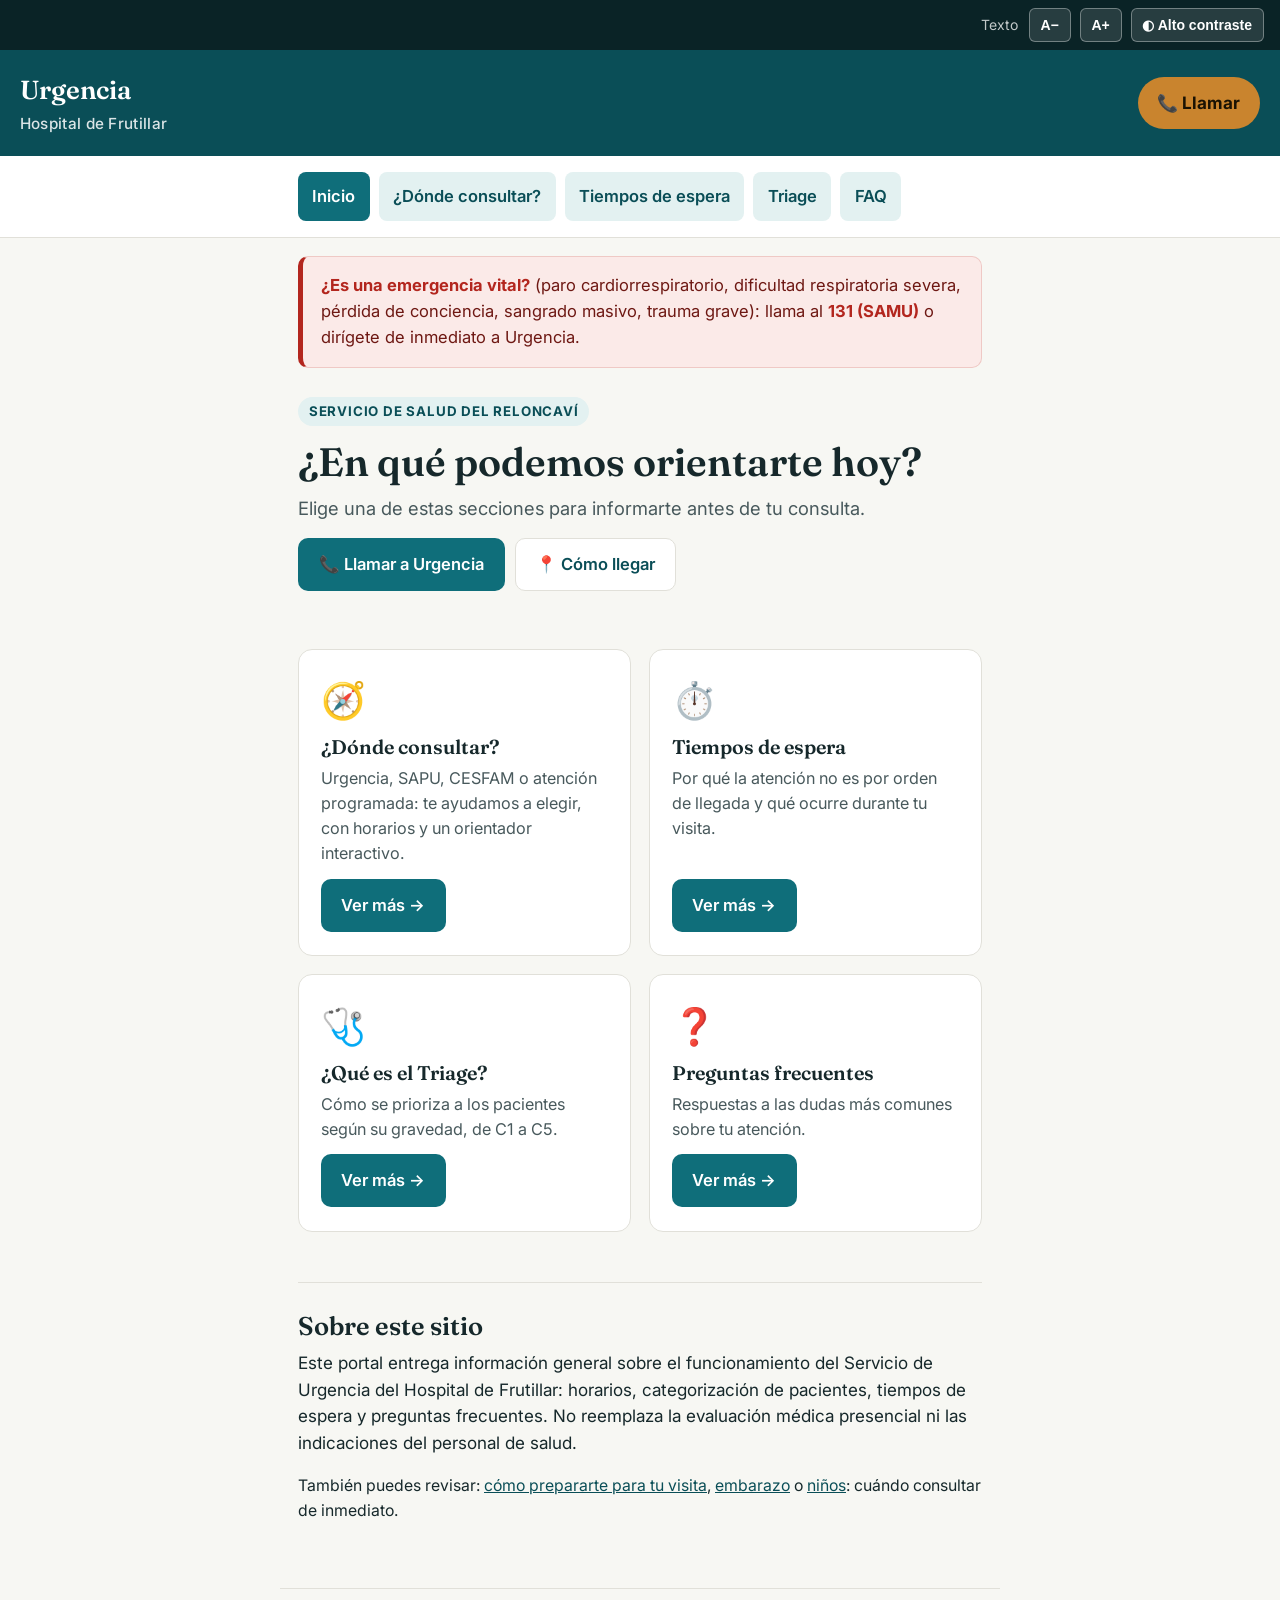
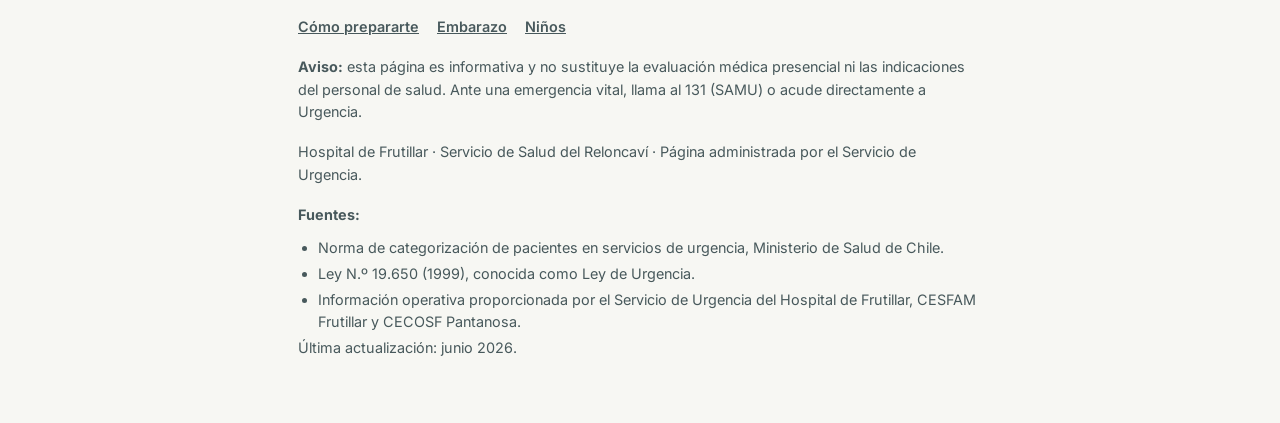
==== commit 8346b245: "Add files via upload" ====
--- a/index.html
+++ b/index.html
@@ -4,39 +4,41 @@
 <meta charset="UTF-8">
 <meta name="viewport" content="width=device-width, initial-scale=1, viewport-fit=cover">
 <title>Urgencia · Hospital de Frutillar</title>
-<meta name="description" content="Información del Servicio de Urgencia del Hospital de Frutillar: horarios, categorización de pacientes, tiempos de espera, señales de alarma y preguntas frecuentes.">
+<meta name="description" content="Portal informativo del Servicio de Urgencia del Hospital de Frutillar: dónde consultar, tiempos de espera, triage y preguntas frecuentes.">
 <meta name="theme-color" content="#0F6E7A">
-<link rel="canonical" href="https://urgenciasapp.github.io/urgencias/">
+<link rel="canonical" href="https://urgenciasapp.github.io/urgencias/index.html">
 
-<!-- Open Graph -->
 <meta property="og:type" content="website">
 <meta property="og:site_name" content="Urgencia Hospital de Frutillar">
 <meta property="og:title" content="Urgencia · Hospital de Frutillar">
-<meta property="og:description" content="Horarios, categorización de pacientes, tiempos de espera y preguntas frecuentes del Servicio de Urgencia del Hospital de Frutillar.">
-<meta property="og:url" content="https://urgenciasapp.github.io/urgencias/">
+<meta property="og:description" content="Portal informativo del Servicio de Urgencia del Hospital de Frutillar: dónde consultar, tiempos de espera, triage y preguntas frecuentes.">
+<meta property="og:url" content="https://urgenciasapp.github.io/urgencias/index.html">
 <meta property="og:locale" content="es_CL">
 
-<!-- Twitter Card -->
 <meta name="twitter:card" content="summary">
 <meta name="twitter:title" content="Urgencia · Hospital de Frutillar">
-<meta name="twitter:description" content="Horarios, categorización de pacientes, tiempos de espera y preguntas frecuentes del Servicio de Urgencia del Hospital de Frutillar.">
+<meta name="twitter:description" content="Portal informativo del Servicio de Urgencia del Hospital de Frutillar.">
 
-<link rel="icon" href="data:image/svg+xml,%3Csvg xmlns='http://www.w3.org/2000/svg' viewBox='0 0 64 64'%3E%3Ccircle cx='32' cy='32' r='32' fill='%230F6E7A'/%3E%3Crect x='28' y='14' width='8' height='36' rx='2' fill='white'/%3E%3Crect x='14' y='28' width='36' height='8' rx='2' fill='white'/%3E%3C/svg%3E">
+<link rel="icon" href="favicon.ico">
+<link rel="apple-touch-icon" href="img/apple-touch-icon.png">
+<link rel="manifest" href="manifest.webmanifest">
 
-<!-- Carga de fuentes optimizada (no bloquea el render) -->
+<!-- Fuentes: carga asíncrona para no bloquear el renderizado -->
 <link rel="preconnect" href="https://fonts.googleapis.com">
 <link rel="preconnect" href="https://fonts.gstatic.com" crossorigin>
 <link rel="preload" as="style" href="https://fonts.googleapis.com/css2?family=Fraunces:opsz,wght@9..144,500;9..144,600;9..144,700&family=Inter:wght@400;500;600;700&display=swap">
 <link rel="stylesheet" href="https://fonts.googleapis.com/css2?family=Fraunces:opsz,wght@9..144,500;9..144,600;9..144,700&family=Inter:wght@400;500;600;700&display=swap" media="print" onload="this.media='all'">
 <noscript><link rel="stylesheet" href="https://fonts.googleapis.com/css2?family=Fraunces:opsz,wght@9..144,500;9..144,600;9..144,700&family=Inter:wght@400;500;600;700&display=swap"></noscript>
 
-<!-- Datos estructurados -->
+<link rel="stylesheet" href="css/styles.css">
+
+<!-- Datos estructurados (SEO) -->
 <script type="application/ld+json">
 {
   "@context": "https://schema.org",
   "@type": "Hospital",
   "name": "Hospital de Frutillar",
-  "url": "https://urgenciasapp.github.io/urgencias/",
+  "url": "https://urgenciasapp.github.io/urgencias/index.html",
   "telephone": "+56652326900",
   "address": {
     "@type": "PostalAddress",
@@ -57,363 +59,13 @@
   }
 }
 </script>
-
-<style>
-  :root{
-    --bg:#F7F7F3;
-    --surface:#FFFFFF;
-    --ink:#16282B;
-    --ink-soft:#48595C;
-    --primary:#0F6E7A;
-    --primary-dark:#0A4E57;
-    --primary-tint:#E3F1F1;
-    --accent:#C9842E;
-    --accent-tint:#F8EBD8;
-    --danger:#B3261E;
-    --danger-tint:#FBEAE8;
-    --line:#E1E0D9;
-    --radius:14px;
-    --maxw:720px;
-    font-size:17px;
-  }
-  *{box-sizing:border-box;}
-  html{scroll-behavior:smooth;}
-  @media (prefers-reduced-motion: reduce){
-    html{scroll-behavior:auto;}
-    *{animation:none !important; transition:none !important;}
-  }
-  body{
-    margin:0;
-    background:var(--bg);
-    color:var(--ink);
-    font-family:'Inter',system-ui,-apple-system,Segoe UI,Roboto,sans-serif;
-    line-height:1.55;
-    -webkit-font-smoothing:antialiased;
-  }
-  h1,h2,h3{
-    font-family:'Fraunces',Georgia,serif;
-    font-weight:600;
-    line-height:1.15;
-    margin:0 0 .5rem;
-    color:var(--ink);
-  }
-  p{margin:0 0 1rem;}
-  a{color:var(--primary-dark);}
-  ul{margin:0; padding:0;}
-  .sr-only{position:absolute; width:1px; height:1px; padding:0; margin:-1px; overflow:hidden; clip:rect(0,0,0,0); white-space:nowrap; border:0;}
-  .skip-link{
-    position:absolute; left:-999px; top:0;
-    background:var(--ink); color:#fff; padding:.6rem 1rem; z-index:200;
-  }
-  .skip-link:focus{left:.5rem; top:.5rem;}
-  *:focus-visible{outline:3px solid var(--accent); outline-offset:2px; border-radius:4px;}
-
-  /* ---------- Barra de accesibilidad ---------- */
-  .a11y-bar{
-    display:flex; align-items:center; gap:.5rem; justify-content:flex-end;
-    background:#0A2326; color:#fff; padding:.45rem .9rem; font-size:.78rem;
-  }
-  .a11y-bar .a11y-label{opacity:.75; margin-right:.1rem;}
-  .a11y-bar button{
-    background:rgba(255,255,255,.12); color:#fff; border:1px solid rgba(255,255,255,.35);
-    border-radius:6px; padding:.35rem .6rem; font-size:.78rem; font-weight:600; cursor:pointer;
-    min-height:34px;
-  }
-  .a11y-bar button[aria-pressed="true"]{background:var(--accent); color:#1A1203; border-color:var(--accent);}
-
-  /* ---------- Top bar ---------- */
-  .topbar{
-    position:sticky; top:0; z-index:100;
-    background:var(--primary-dark);
-    color:#fff;
-    display:flex; align-items:center; justify-content:space-between;
-    padding:1.1rem 1.1rem;
-    gap:.75rem;
-  }
-  .topbar .brand{
-    font-family:'Fraunces',serif; font-weight:600; font-size:1.45rem;
-    white-space:nowrap; overflow:hidden; text-overflow:ellipsis;
-  }
-  .topbar .brand small{display:block; font-family:'Inter',sans-serif; font-weight:500; font-size:.85rem; opacity:.85; letter-spacing:.02em; margin-top:.1rem;}
-  .call-btn{
-    display:inline-flex; align-items:center; gap:.4rem;
-    background:var(--accent); color:#1A1203;
-    font-weight:700; font-size:.95rem;
-    padding:.7rem 1.1rem; border-radius:999px;
-    text-decoration:none; white-space:nowrap;
-    min-height:46px; flex-shrink:0;
-  }
-  .call-btn:active{transform:scale(.97);}
-
-  /* ---------- Chip nav ---------- */
-  .chipnav{
-    background:var(--surface);
-    border-bottom:1px solid var(--line);
-    position:sticky; top:84px; z-index:90;
-  }
-  .chipnav ul{
-    display:flex; gap:.5rem; list-style:none; margin:0; padding:.6rem 1rem;
-    overflow-x:auto; -webkit-overflow-scrolling:touch; scrollbar-width:none;
-  }
-  .chipnav ul::-webkit-scrollbar{display:none;}
-  .chipnav a{
-    display:inline-block; white-space:nowrap;
-    background:var(--primary-tint); color:var(--primary-dark);
-    font-size:.85rem; font-weight:600;
-    padding:.45rem .85rem; border-radius:999px; text-decoration:none;
-  }
-
-  main{max-width:var(--maxw); margin:0 auto; padding:0 1rem;}
-
-  /* ---------- Hero ---------- */
-  .hero{padding:1.75rem 0 1rem;}
-  .eyebrow{
-    display:inline-block; font-size:.74rem; font-weight:700;
-    letter-spacing:.06em; text-transform:uppercase;
-    color:var(--primary-dark); background:var(--primary-tint);
-    padding:.25rem .6rem; border-radius:999px; margin-bottom:.7rem;
-  }
-  .hero h1{font-size:1.85rem;}
-  .hero .subtitle{color:var(--ink-soft); font-size:1.02rem; margin-bottom:1.1rem;}
-  .hero-actions{display:flex; flex-wrap:wrap; gap:.6rem; margin-bottom:1.1rem;}
-  .btn{
-    display:inline-flex; align-items:center; gap:.4rem;
-    min-height:46px; padding:.7rem 1.1rem; border-radius:10px;
-    font-weight:600; font-size:.92rem; text-decoration:none;
-    border:1px solid transparent; cursor:pointer; font-family:'Inter',sans-serif;
-  }
-  .btn-primary{background:var(--primary); color:#fff;}
-  .btn-secondary{background:var(--surface); color:var(--primary-dark); border:1px solid var(--line);}
-
-  .alert{
-    background:var(--danger-tint); border:1px solid #EFC9C5;
-    border-left:5px solid var(--danger);
-    border-radius:10px; padding:.9rem 1rem; font-size:.92rem;
-    color:#6E1813;
-  }
-  .alert strong{color:var(--danger);}
-
-  /* ---------- Sections ---------- */
-  section{padding:1.6rem 0; border-top:1px solid var(--line); scroll-margin-top:132px;}
-  section:first-of-type{border-top:none;}
-  .section-head{margin-bottom:1rem;}
-  .section-head h2{font-size:1.35rem;}
-  .section-head .desc{color:var(--ink-soft); font-size:.93rem; margin:0;}
-
-  .card{
-    background:var(--surface); border:1px solid var(--line); border-radius:var(--radius);
-    padding:1rem 1.1rem; margin-bottom:.8rem;
-  }
-  .card ul{margin:.4rem 0 0; padding-left:1.1rem; font-size:.9rem; color:var(--ink-soft);}
-  .card li{margin-bottom:.3rem;}
-
-  /* Animación de aparición al hacer scroll */
-  .reveal{opacity:0; transform:translateY(14px); transition:opacity .5s ease, transform .5s ease;}
-  .reveal.is-visible{opacity:1; transform:none;}
-
-  /* Hover sutil solo en dispositivos con puntero real */
-  @media (hover:hover){
-    .card:hover, .triage-card:hover, .hours-row:hover, .contact-list li:hover, .bring-card:hover{
-      box-shadow:0 6px 16px rgba(0,0,0,.08); transform:translateY(-1px);
-    }
-  }
-  .card, .triage-card, .hours-row, .contact-list li, .bring-card{transition:box-shadow .2s ease, transform .2s ease;}
-
-  /* Horarios */
-  .hours-grid{display:grid; gap:.7rem;}
-  .hours-row{
-    display:flex; justify-content:space-between; align-items:center; gap:.8rem;
-    background:var(--surface); border:1px solid var(--line); border-radius:10px;
-    padding:.8rem 1rem;
-  }
-  .hours-row .tag{
-    font-size:.7rem; font-weight:700; text-transform:uppercase; letter-spacing:.04em;
-    padding:.2rem .5rem; border-radius:6px; flex-shrink:0;
-  }
-  .tag-open{background:#E5F4EA; color:#1F6B3C;}
-  .tag-info{background:var(--primary-tint); color:var(--primary-dark);}
-
-  /* Mini-infografía de triage */
-  .mini-flow{display:flex; flex-direction:column; align-items:center; gap:.25rem; margin-bottom:1.2rem;}
-  .mini-step{
-    display:block; width:100%; max-width:300px; text-align:center;
-    font-weight:600; font-size:.85rem; padding:.55rem .8rem; border-radius:8px;
-    background:var(--primary-tint); color:var(--primary-dark);
-  }
-  .mini-arrow{color:var(--ink-soft); font-size:.95rem; line-height:1;}
-  .mini-c1{background:#FDEAEA; color:#8C1116;}
-  .mini-c2{background:#FDEEE3; color:#8A4209;}
-  .mini-c3{background:#FBF3D9; color:#6B5300;}
-  .mini-c4{background:#E7F5EC; color:#1F6B3C;}
-  .mini-c5{background:#E8F1FB; color:#1B4E8C;}
-
-  /* Triage cards */
-  .triage-card{
-    position:relative; overflow:hidden;
-    display:flex; gap:.9rem; align-items:flex-start;
-    border-radius:var(--radius); padding:1rem 1.1rem 1rem 1.2rem;
-    margin-bottom:.8rem; border:1px solid var(--line); border-left-width:7px;
-  }
-  .triage-card .code{
-    font-family:'Fraunces',serif; font-weight:700; font-size:2.1rem;
-    line-height:1; flex-shrink:0; width:3.1rem; text-align:center;
-  }
-  .triage-card .body h3{font-size:1rem; margin-bottom:.15rem;}
-  .triage-card .meta{font-size:.78rem; font-weight:700; text-transform:uppercase; letter-spacing:.03em; margin-bottom:.35rem;}
-  .triage-card .examples{font-size:.86rem; color:var(--ink-soft); margin:0;}
-  .triage-card.c1{border-left-color:#D7263D; background:#FDEAEA;}
-  .triage-card.c1 .code, .triage-card.c1 .meta{color:#8C1116;}
-  .triage-card.c2{border-left-color:#E8732A; background:#FDEEE3;}
-  .triage-card.c2 .code, .triage-card.c2 .meta{color:#8A4209;}
-  .triage-card.c3{border-left-color:#E8B92E; background:#FBF3D9;}
-  .triage-card.c3 .code, .triage-card.c3 .meta{color:#6B5300;}
-  .triage-card.c4{border-left-color:#3FA86B; background:#E7F5EC;}
-  .triage-card.c4 .code, .triage-card.c4 .meta{color:#1F6B3C;}
-  .triage-card.c5{border-left-color:#4F8FD1; background:#E8F1FB;}
-  .triage-card.c5 .code, .triage-card.c5 .meta{color:#1B4E8C;}
-
-  .note{
-    font-size:.85rem; color:var(--ink-soft); background:var(--primary-tint);
-    border-radius:10px; padding:.75rem .9rem; margin-top:.4rem;
-  }
-  .note.warn{background:var(--accent-tint); color:#5A3D0E;}
-
-  /* Flujo de atención (timeline) */
-  .flow-list{list-style:none; margin:0; padding:0;}
-  .flow-list li{display:flex; gap:.9rem; align-items:flex-start; padding:.5rem 0 1.15rem; position:relative;}
-  .flow-list li:not(:last-child)::before{
-    content:""; position:absolute; left:1.1rem; top:2.5rem; bottom:-.1rem; width:2px; background:var(--line);
-  }
-  .flow-ico{
-    width:2.2rem; height:2.2rem; flex-shrink:0; border-radius:50%;
-    background:var(--primary-tint); color:var(--primary-dark);
-    display:flex; align-items:center; justify-content:center; font-size:1.1rem; z-index:1;
-  }
-  .flow-list strong{font-size:.95rem;}
-  .flow-list p{margin:.15rem 0 0; font-size:.86rem; color:var(--ink-soft);}
-
-  /* Qué traer */
-  .bring-grid{display:grid; grid-template-columns:repeat(2,1fr); gap:.7rem;}
-  .bring-card{background:var(--surface); border:1px solid var(--line); border-radius:var(--radius); padding:.95rem .8rem; text-align:center;}
-  .bring-card h3{font-size:.85rem; margin:.35rem 0 .25rem;}
-  .bring-card p{font-size:.76rem; color:var(--ink-soft); margin:0;}
-  .bring-ico{font-size:1.6rem; display:block;}
-
-  /* Cuándo consultar - dos columnas */
-  .compare{display:grid; gap:.8rem;}
-  .compare .card h3{font-size:1rem; display:flex; align-items:center; gap:.4rem;}
-  .compare ul{margin:.4rem 0 0; padding-left:1.1rem; font-size:.92rem; color:var(--ink-soft);}
-  .compare li{margin-bottom:.3rem;}
-
-  /* Señales de alarma y FAQ (acordeones) */
-  details{
-    background:var(--surface); border:1px solid var(--line); border-radius:10px;
-    padding:.2rem .9rem; margin-bottom:.6rem;
-  }
-  summary{
-    cursor:pointer; list-style:none; padding:.85rem 1.8rem .85rem 0;
-    font-weight:600; font-size:.96rem; position:relative;
-  }
-  summary::-webkit-details-marker{display:none;}
-  summary::after{
-    content:"⌄"; position:absolute; right:0; top:.7rem;
-    font-size:1.2rem; color:var(--primary); font-weight:700;
-    transition:transform .2s ease; display:inline-block;
-  }
-  details[open] summary::after{transform:rotate(180deg);}
-  details p, details ul{font-size:.91rem; color:var(--ink-soft); padding-bottom:.8rem; margin:0;}
-  details ul{padding-left:1.1rem;}
-  details.alarm{border-left:4px solid var(--danger);}
-  details.alarm summary{color:#6E1813;}
-
-  /* Orientador interactivo */
-  .orientador-box{background:var(--surface); border:1px solid var(--line); border-radius:var(--radius); padding:1.2rem;}
-  .ori-checks{display:grid; gap:.6rem; border:0; padding:0; margin:0 0 1rem;}
-  .ori-checks label{
-    display:flex; align-items:flex-start; gap:.6rem; font-size:.92rem;
-    background:var(--bg); border:1px solid var(--line); border-radius:10px;
-    padding:.7rem .8rem; cursor:pointer;
-  }
-  .ori-checks input{margin-top:.2rem; width:1.15rem; height:1.15rem; flex-shrink:0;}
-  .ori-actions{display:flex; gap:.6rem; margin-top:.8rem; flex-wrap:wrap;}
-  .ori-result-card{border-radius:var(--radius); padding:1.1rem; border:1px solid var(--line); margin-bottom:.9rem;}
-  .ori-result-card h3{margin-bottom:.5rem;}
-  .ori-result-card .ori-disclaimer{font-size:.8rem; color:var(--ink-soft); margin:.7rem 0 0; border-top:1px solid var(--line); padding-top:.6rem;}
-  .ori-urgencia{background:#FDEAEA; border-color:#D7263D;}
-  .ori-sapu{background:#FDEEE3; border-color:#E8732A;}
-  .ori-cesfam{background:#E7F5EC; border-color:#3FA86B;}
-  .ori-programada{background:#E8F1FB; border-color:#4F8FD1;}
-
-  /* Contacto */
-  .contact-list{list-style:none; margin:0 0 1rem; padding:0; display:grid; gap:.6rem;}
-  .contact-list li{
-    display:flex; gap:.7rem; align-items:flex-start;
-    background:var(--surface); border:1px solid var(--line); border-radius:10px;
-    padding:.8rem 1rem; font-size:.93rem;
-  }
-  .contact-list .ico{font-size:1.1rem; line-height:1.4;}
-  .map-frame{
-    border:1px solid var(--line); border-radius:var(--radius); overflow:hidden; margin-bottom:.6rem;
-  }
-  .map-frame iframe{width:100%; height:240px; border:0; display:block;}
-
-  footer{
-    border-top:1px solid var(--line); margin-top:1rem;
-    padding:1.5rem 1rem 2.5rem; font-size:.8rem; color:var(--ink-soft);
-    max-width:var(--maxw); margin-left:auto; margin-right:auto;
-  }
-  footer a{color:var(--ink-soft);}
-  footer .sources{margin:.6rem 0 0; padding-left:1.1rem;}
-  footer .sources li{margin-bottom:.2rem;}
-
-  @media (min-width:700px){
-    :root{font-size:18px;}
-    .hero h1{font-size:2.3rem;}
-    .compare{grid-template-columns:1fr 1fr;}
-    .bring-grid{grid-template-columns:repeat(3,1fr);}
-  }
-
-  /* ---------- Modo de alto contraste ---------- */
-  html.hc{
-    --bg:#000000;
-    --surface:#000000;
-    --ink:#FFFFFF;
-    --ink-soft:#F2F2F2;
-    --primary:#FFD400;
-    --primary-dark:#000000;
-    --primary-tint:#1A1A1A;
-    --accent:#FFD400;
-    --accent-tint:#1A1A1A;
-    --danger:#FF6B6B;
-    --danger-tint:#1A1A1A;
-    --line:#FFFFFF;
-  }
-  html.hc body{background:#000;}
-  html.hc a{color:#FFD400; text-decoration:underline;}
-  html.hc .eyebrow,
-  html.hc .chipnav a,
-  html.hc .tag-open,
-  html.hc .tag-info,
-  html.hc .mini-step,
-  html.hc .flow-ico,
-  html.hc .note.warn,
-  html.hc .btn-secondary{
-    background:#000 !important; color:#FFD400 !important; border:1px solid #fff !important;
-  }
-  html.hc .mini-c1, html.hc .mini-c2, html.hc .mini-c3, html.hc .mini-c4, html.hc .mini-c5,
-  html.hc .triage-card, html.hc .ori-result-card{
-    background:#000 !important; color:#fff !important; border:1px solid #fff !important;
-  }
-  html.hc .triage-card .code, html.hc .triage-card .meta, html.hc .triage-card .examples, html.hc .triage-card h3{
-    color:#fff !important;
-  }
-  html.hc .call-btn, html.hc .btn-primary{color:#000 !important;}
-  html.hc .alert{color:#fff;}
-</style>
 </head>
 <body>
+
+<!-- Enlace de salto para usuarios de teclado / lectores de pantalla -->
 <a class="skip-link" href="#contenido">Saltar al contenido</a>
 
+<!-- ====== ENCABEZADO COMPARTIDO (igual en todas las páginas) ====== -->
 <header>
   <div class="a11y-bar" role="region" aria-label="Opciones de accesibilidad">
     <span class="a11y-label">Texto</span>
@@ -423,486 +75,96 @@
   </div>
 
   <div class="topbar">
-    <div class="brand">Urgencia<small>Hospital de Frutillar</small></div>
+    <a class="brand" href="index.html">Urgencia<small>Hospital de Frutillar</small></a>
     <a class="call-btn" href="tel:+56652326900" aria-label="Llamar a Urgencia Hospital de Frutillar">📞 Llamar</a>
   </div>
 
-  <nav class="chipnav" aria-label="Navegación de secciones">
-    <ul>
-      <li><a href="#horarios">Horarios</a></li>
-      <li><a href="#categorizacion">Categorización</a></li>
-      <li><a href="#tiempos-espera">Tiempos de espera</a></li>
-      <li><a href="#que-esperar">Qué esperar</a></li>
-      <li><a href="#que-traer">Qué traer</a></li>
-      <li><a href="#cuando-consultar">¿Dónde consultar?</a></li>
-      <li><a href="#senales-alarma">Señales de alarma</a></li>
-      <li><a href="#grupos-especiales">Embarazo y niños</a></li>
-      <li><a href="#orientador">Orientador</a></li>
-      <li><a href="#faq">Preguntas frecuentes</a></li>
-      <li><a href="#contacto">Ubicación y contacto</a></li>
-    </ul>
+  <nav class="mainnav" aria-label="Navegación principal">
+    <div class="nav-inner">
+      <span class="nav-label">Menú</span>
+      <button type="button" class="nav-toggle" id="nav-toggle" aria-expanded="false" aria-controls="nav-menu" aria-label="Abrir menú de navegación">
+        <span class="nav-toggle-bar"></span><span class="nav-toggle-bar"></span><span class="nav-toggle-bar"></span>
+      </button>
+      <ul class="nav-menu" id="nav-menu">
+        <li><a href="index.html">Inicio</a></li>
+        <li><a href="donde-consultar.html">¿Dónde consultar?</a></li>
+        <li><a href="tiempos-espera.html">Tiempos de espera</a></li>
+        <li><a href="triage.html">Triage</a></li>
+        <li><a href="faq.html">FAQ</a></li>
+      </ul>
+    </div>
   </nav>
 </header>
 
+<!-- Aviso de emergencia: visible en todas las páginas -->
+<div class="site-alert">
+  <div class="alert">
+    <strong>¿Es una emergencia vital?</strong> (paro cardiorrespiratorio, dificultad respiratoria severa, pérdida de conciencia, sangrado masivo, trauma grave): llama al <strong>131 (SAMU)</strong> o dirígete de inmediato a Urgencia.
+  </div>
+</div>
+
+<!-- ====== CONTENIDO PRINCIPAL DE LA PORTADA ====== -->
 <main id="contenido">
 
-  <div class="hero">
+  <div class="page-head reveal">
     <span class="eyebrow">Servicio de Salud del Reloncaví</span>
-    <h1>Infórmate antes de tu visita</h1>
-    <p class="subtitle">Atención las 24 horas, todos los días del año. Esta página entrega información general para orientar tu consulta.</p>
-    <div class="hero-actions">
+    <h1>¿En qué podemos orientarte hoy?</h1>
+    <p class="subtitle">Elige una de estas secciones para informarte antes de tu consulta.</p>
+    <div class="quick-actions">
       <a class="btn btn-primary" href="tel:+56652326900">📞 Llamar a Urgencia</a>
-      <a class="btn btn-secondary" href="#contacto">📍 Cómo llegar</a>
-    </div>
-    <div class="alert">
-      <strong>¿Es una emergencia vital?</strong> (paro cardiorrespiratorio, dificultad respiratoria severa, pérdida de conciencia, sangrado masivo, trauma grave): llama al <strong>131 (SAMU)</strong> o dirígete de inmediato a Urgencia. No esperes a confirmar la información de este sitio.
+      <a class="btn btn-secondary" href="donde-consultar.html#contacto">📍 Cómo llegar</a>
     </div>
   </div>
 
-  <!-- HORARIOS -->
-  <section id="horarios" class="reveal">
-    <div class="section-head">
-      <h2>Horarios de atención</h2>
-      <p class="desc">El Servicio de Urgencia funciona en forma continua. Otros puntos de la red tienen horario acotado y son la vía adecuada para consultas no urgentes.</p>
-    </div>
-    <div class="hours-grid">
-      <div class="hours-row">
-        <div><strong>Urgencia Hospital de Frutillar</strong><br><span style="color:var(--ink-soft); font-size:.88rem;">Av. Las Piedras s/n, Frutillar Bajo</span></div>
-        <span class="tag tag-open">24 horas · todos los días</span>
-      </div>
-      <div class="hours-row">
-        <div><strong>SAPU Frutillar</strong><br><span style="color:var(--ink-soft); font-size:.88rem;">Lun a Vie 17:00–24:00 hrs · Sáb, Dom y feriados 09:00–24:00 hrs</span></div>
-        <span class="tag tag-info">Horario extendido</span>
-      </div>
-      <div class="hours-row">
-        <div><strong>CESFAM Frutillar</strong><br><span style="color:var(--ink-soft); font-size:.88rem;">Cristino Winkler N.º 751 · Lun a Jue 08:00–17:00 hrs · Vie 08:00–16:00 hrs</span></div>
-        <span class="tag tag-info">Horario hábil</span>
-      </div>
-      <div class="hours-row">
-        <div><strong>CECOSF Pantanosa</strong><br><span style="color:var(--ink-soft); font-size:.88rem;">Violeta Parra s/n, Sector Pantanosa · mismo horario que CESFAM</span></div>
-        <span class="tag tag-info">Horario hábil</span>
-      </div>
-    </div>
-    <a class="btn btn-primary" href="https://horasalud.cl/web/portal/" target="_blank" rel="noopener" style="margin-top:.9rem;">📅 Pedir hora en CESFAM / CECOSF</a>
-    <p class="note">Las horas para CESFAM Frutillar y CECOSF Pantanosa se solicitan en línea a través de HoraSalud, no en el Servicio de Urgencia.</p>
-  </section>
+  <!-- Las cuatro tarjetas principales del portal -->
+  <section class="reveal section-flush" aria-label="Secciones principales">
+    <div class="portal-cards">
+      <article class="portal-card">
+        <span class="portal-ico" aria-hidden="true">🧭</span>
+        <h2>¿Dónde consultar?</h2>
+        <p>Urgencia, SAPU, CESFAM o atención programada: te ayudamos a elegir, con horarios y un orientador interactivo.</p>
+        <a class="btn btn-primary" href="donde-consultar.html">Ver más →</a>
+      </article>
 
-  <!-- CATEGORIZACIÓN -->
-  <section id="categorizacion" class="reveal">
-    <div class="section-head">
-      <h2>Categorización de pacientes (triage)</h2>
-      <p class="desc">En Urgencia no se atiende por orden de llegada, sino según el riesgo clínico. Al ingresar, un profesional evalúa tu condición y te asigna una categoría de 1 a 5, conforme a la normativa MINSAL.</p>
-    </div>
+      <article class="portal-card">
+        <span class="portal-ico" aria-hidden="true">⏱️</span>
+        <h2>Tiempos de espera</h2>
+        <p>Por qué la atención no es por orden de llegada y qué ocurre durante tu visita.</p>
+        <a class="btn btn-primary" href="tiempos-espera.html">Ver más →</a>
+      </article>
 
-    <!-- Infografía del flujo de triage -->
-    <div class="mini-flow" aria-hidden="true">
-      <span class="mini-step">Ingreso</span>
-      <span class="mini-arrow">↓</span>
-      <span class="mini-step">Triage</span>
-      <span class="mini-arrow">↓</span>
-      <span class="mini-step mini-c1">C1 · Atención inmediata</span>
-      <span class="mini-arrow">↓</span>
-      <span class="mini-step mini-c2">C2 · Muy urgente</span>
-      <span class="mini-arrow">↓</span>
-      <span class="mini-step mini-c3">C3 · Urgente</span>
-      <span class="mini-arrow">↓</span>
-      <span class="mini-step mini-c4">C4 · Menor urgencia</span>
-      <span class="mini-arrow">↓</span>
-      <span class="mini-step mini-c5">C5 · No urgente</span>
-    </div>
+      <article class="portal-card">
+        <span class="portal-ico" aria-hidden="true">🩺</span>
+        <h2>¿Qué es el Triage?</h2>
+        <p>Cómo se prioriza a los pacientes según su gravedad, de C1 a C5.</p>
+        <a class="btn btn-primary" href="triage.html">Ver más →</a>
+      </article>
 
-    <p class="note">Es normal que pacientes que llegaron después sean atendidos antes si presentan una condición más grave. La atención se realiza según gravedad, no por orden de llegada.</p>
-    <p class="note">Tu categoría de triage puede cambiar durante la espera si tu condición clínica cambia. Si notas que empeoras, avisa al personal de inmediato.</p>
-
-    <article class="triage-card c1">
-      <div class="code">C1</div>
-      <div class="body">
-        <h3>Emergencia vital</h3>
-        <div class="meta">Atención inmediata</div>
-        <p class="examples">Ej.: paro cardiorrespiratorio, compromiso de conciencia severo, infarto agudo en curso, convulsión activa, politraumatismo grave, shock de cualquier causa, insuficiencia respiratoria severa, anafilaxia con compromiso de vía aérea.</p>
-      </div>
-    </article>
-    <article class="triage-card c2">
-      <div class="code">C2</div>
-      <div class="body">
-        <h3>Emergencia</h3>
-        <div class="meta">Espera máxima referencial: 30 min</div>
-        <p class="examples">Ej.: dolor torácico, compromiso de conciencia, quemaduras en cara/cuello/genitales, sangrado profuso, abdomen agudo, sospecha de accidente cerebrovascular, dificultad respiratoria moderada a severa, fracturas expuestas, intoxicación con compromiso hemodinámico.</p>
-      </div>
-    </article>
-    <article class="triage-card c3">
-      <div class="code">C3</div>
-      <div class="body">
-        <h3>Urgencia (mediana complejidad)</h3>
-        <div class="meta">Espera máxima referencial: 90 min</div>
-        <p class="examples">Ej.: dolor moderado, fiebre alta sin signos de alarma, heridas que requieren sutura, vómitos persistentes, deshidratación leve a moderada, crisis hipertensiva sin daño de órgano, dolor abdominal sin signos de irritación peritoneal.</p>
-      </div>
-    </article>
-    <article class="triage-card c4">
-      <div class="code">C4</div>
-      <div class="body">
-        <h3>Urgencia menor</h3>
-        <div class="meta">Tiempos de espera prolongados</div>
-        <p class="examples">Ej.: cuadros respiratorios leves, curaciones simples, dolor leve, esguinces sin deformidad, conjuntivitis, cefalea leve sin signos de alarma. Se recomienda consultar en SAPU o CESFAM para una atención más oportuna.</p>
-      </div>
-    </article>
-    <article class="triage-card c5">
-      <div class="code">C5</div>
-      <div class="body">
-        <h3>Consulta de baja complejidad</h3>
-        <div class="meta">Tiempos de espera prolongados</div>
-        <p class="examples">Ej.: control de tratamiento, síntomas crónicos estables, certificados, renovación de receta, retiro de informes o resultados. Se recomienda consultar en SAPU o CESFAM, donde habitualmente se resuelve más rápido.</p>
-      </div>
-    </article>
-
-    <p class="note">Los tiempos son referenciales y pueden variar según la saturación del servicio. Los pacientes más graves siempre tienen prioridad, independiente del orden de llegada.</p>
-  </section>
-
-  <!-- TIEMPOS DE ESPERA -->
-  <section id="tiempos-espera" class="reveal">
-    <div class="section-head">
-      <h2>Tiempos de espera</h2>
-      <p class="desc">El tiempo de espera depende de tu categoría y de la cantidad de pacientes graves siendo atendidos en ese momento, no del orden de llegada.</p>
-    </div>
-    <div class="card">
-      <p style="margin-bottom:.6rem;">Mientras esperas:</p>
-      <ul style="padding-left:1.2rem; color:var(--ink-soft); font-size:.93rem;">
-        <li>Permanece en la sala de espera o avisa al personal si debes retirarte.</li>
-        <li>Si tus síntomas empeoran mientras esperas, informa de inmediato al personal de categorización.</li>
-        <li>Evita consumir alimentos o medicamentos sin indicación si estás en evaluación por dolor abdominal o estás pendiente de cirugía.</li>
-      </ul>
-    </div>
-  </section>
-
-  <!-- QUÉ OCURRIRÁ DURANTE TU ATENCIÓN -->
-  <section id="que-esperar" class="reveal">
-    <div class="section-head">
-      <h2>¿Qué ocurrirá durante tu atención?</h2>
-      <p class="desc">Estos son los pasos generales. No todos los pacientes pasan por exámenes o quedan hospitalizados.</p>
-    </div>
-    <ol class="flow-list">
-      <li><span class="flow-ico" aria-hidden="true">🚪</span><div><strong>Ingreso</strong><p>Llegas al Servicio de Urgencia.</p></div></li>
-      <li><span class="flow-ico" aria-hidden="true">🗂️</span><div><strong>Admisión</strong><p>Se registran tus datos y tu previsión de salud.</p></div></li>
-      <li><span class="flow-ico" aria-hidden="true">🩺</span><div><strong>Triage</strong><p>Un profesional evalúa tu riesgo y asigna tu categoría (C1–C5).</p></div></li>
-      <li><span class="flow-ico" aria-hidden="true">👨‍⚕️</span><div><strong>Evaluación médica</strong><p>El médico revisa tu historia y te examina.</p></div></li>
-      <li><span class="flow-ico" aria-hidden="true">🔬</span><div><strong>Exámenes</strong><p>Si son necesarios: sangre, orina, imágenes u otros.</p></div></li>
-      <li><span class="flow-ico" aria-hidden="true">💉</span><div><strong>Tratamiento</strong><p>Recibes las indicaciones o procedimientos necesarios.</p></div></li>
-      <li><span class="flow-ico" aria-hidden="true">🏠</span><div><strong>Alta u hospitalización</strong><p>Vuelves a casa con indicaciones, o quedas hospitalizado si lo requieres.</p></div></li>
-    </ol>
-  </section>
-
-  <!-- QUÉ TRAER -->
-  <section id="que-traer" class="reveal">
-    <div class="section-head">
-      <h2>Qué traer a tu atención</h2>
-      <p class="desc">Tener esto a mano ayuda a que tu evaluación sea más rápida y segura.</p>
-    </div>
-    <div class="bring-grid">
-      <article class="bring-card"><span class="bring-ico" aria-hidden="true">🪪</span><h3>Carné de identidad</h3></article>
-      <article class="bring-card"><span class="bring-ico" aria-hidden="true">💊</span><h3>Lista de medicamentos</h3><p>Los que usas habitualmente.</p></article>
-      <article class="bring-card"><span class="bring-ico" aria-hidden="true">⚠️</span><h3>Alergias</h3><p>A medicamentos u otras sustancias.</p></article>
-      <article class="bring-card"><span class="bring-ico" aria-hidden="true">🩻</span><h3>Exámenes recientes</h3><p>Laboratorio, imágenes u otros.</p></article>
-      <article class="bring-card"><span class="bring-ico" aria-hidden="true">📄</span><h3>Órdenes médicas</h3><p>Interconsultas o indicaciones.</p></article>
-      <article class="bring-card"><span class="bring-ico" aria-hidden="true">📞</span><h3>Contacto de confianza</h3><p>Nombre y teléfono de alguien.</p></article>
-    </div>
-  </section>
-
-  <!-- CUÁNDO CONSULTAR -->
-  <section id="cuando-consultar" class="reveal">
-    <div class="section-head">
-      <h2>¿Urgencia, SAPU o CESFAM?</h2>
-      <p class="desc">Usar el nivel adecuado de la red de salud reduce tu tiempo de espera y el de quienes tienen una condición más grave.</p>
-    </div>
-    <div class="compare">
-      <article class="card">
-        <h3>🔴 Ve a Urgencia si presentas</h3>
-        <ul>
-          <li>Dolor de pecho, dificultad para respirar</li>
-          <li>Pérdida de conciencia o confusión súbita</li>
-          <li>Sangrado abundante o trauma importante</li>
-          <li>Signos de accidente cerebrovascular (debilidad/asimetría facial, dificultad para hablar)</li>
-          <li>Fiebre alta con compromiso del estado general</li>
-          <li>Convulsiones</li>
-          <li>Vómitos con sangre o sangrado digestivo</li>
-          <li>Reacción alérgica severa (hinchazón de cara/garganta, dificultad para respirar)</li>
-          <li>Intoxicación o sospecha de sobredosis</li>
-          <li>Quemaduras extensas o profundas</li>
-          <li>Embarazo con sangrado o dolor intenso</li>
-        </ul>
-      </article>
-      <article class="card">
-        <h3>🟢 Prefiere SAPU / CESFAM si presentas</h3>
-        <ul>
-          <li>Síntomas respiratorios o digestivos leves</li>
-          <li>Control de enfermedades crónicas estables</li>
-          <li>Renovación de recetas o certificados</li>
-          <li>Curaciones simples o dolor leve de días de evolución</li>
-          <li>Resfrío, gripe o cuadros virales leves</li>
-          <li>Dolor de garganta u otitis sin signos de alarma</li>
-          <li>Diarrea sin signos de deshidratación</li>
-          <li>Lumbago o dolores musculares leves</li>
-          <li>Control de presión arterial o glicemia</li>
-          <li>Vacunas y controles de niño sano</li>
-        </ul>
+      <article class="portal-card">
+        <span class="portal-ico" aria-hidden="true">❓</span>
+        <h2>Preguntas frecuentes</h2>
+        <p>Respuestas a las dudas más comunes sobre tu atención.</p>
+        <a class="btn btn-primary" href="faq.html">Ver más →</a>
       </article>
     </div>
   </section>
 
-  <!-- SEÑALES DE ALARMA -->
-  <section id="senales-alarma" class="reveal">
-    <div class="section-head">
-      <h2>Señales de alarma</h2>
-      <p class="desc">Si presentas alguno de estos signos, no esperes: acude de inmediato a Urgencia.</p>
-    </div>
-
-    <details class="alarm">
-      <summary>Dolor torácico</summary>
-      <ul>
-        <li>Dolor opresivo, "como un peso", que dura más de unos minutos</li>
-        <li>Se acompaña de falta de aire, sudoración, náuseas o dolor irradiado a brazo, mandíbula o espalda</li>
-        <li>Aparece con el esfuerzo y se repite o empeora</li>
-        <li>Se acompaña de palpitaciones o sensación de desmayo</li>
-      </ul>
-    </details>
-
-    <details class="alarm">
-      <summary>Dolor abdominal</summary>
-      <ul>
-        <li>Dolor muy intenso, súbito o que no cede</li>
-        <li>Fiebre alta, vómitos persistentes o incapacidad de retener líquidos</li>
-        <li>Abdomen muy sensible al tacto, duro o distendido</li>
-        <li>Sangre en deposiciones, vómito u orina</li>
-        <li>Ocurre durante el embarazo</li>
-      </ul>
-    </details>
-
-    <details class="alarm">
-      <summary>Fiebre</summary>
-      <ul>
-        <li>En menores de 3 meses, cualquier fiebre (≥38 °C)</li>
-        <li>Fiebre muy alta (≥40 °C) que no responde a antipiréticos</li>
-        <li>Rigidez de cuello, confusión, manchas en la piel o dificultad para respirar</li>
-        <li>Fiebre persistente por más de 3 días</li>
-      </ul>
-    </details>
-
-    <details class="alarm">
-      <summary>Dificultad respiratoria</summary>
-      <ul>
-        <li>Falta de aire en reposo o que empeora rápidamente</li>
-        <li>Labios o uñas de color azulado o morado</li>
-        <li>Imposibilidad de hablar frases completas por falta de aire</li>
-        <li>Silbido intenso o uso evidente de los músculos del cuello y costillas para respirar</li>
-      </ul>
-    </details>
-
-    <details class="alarm">
-      <summary>Traumatismos</summary>
-      <ul>
-        <li>Golpe en la cabeza con pérdida de conciencia, vómitos, confusión o somnolencia</li>
-        <li>Deformidad evidente de un miembro o imposibilidad de moverlo o apoyarlo</li>
-        <li>Heridas profundas, sangrado que no se detiene con presión, o herida con objeto incrustado</li>
-        <li>Caída de altura o accidente de alta energía</li>
-      </ul>
-    </details>
-  </section>
-
-  <!-- GRUPOS ESPECIALES: EMBARAZO Y NIÑOS -->
-  <section id="grupos-especiales" class="reveal">
-    <div class="section-head">
-      <h2>Embarazo y niños: cuándo consultar de inmediato</h2>
-    </div>
-
-    <article class="card">
-      <h3>🤰 Embarazo</h3>
-      <p>Consulta de inmediato en Urgencia si estás embarazada y presentas:</p>
-      <ul>
-        <li>Sangrado vaginal</li>
-        <li>Pérdida de líquido (sospecha de rotura de membranas)</li>
-        <li>Disminución o ausencia de movimientos fetales</li>
-        <li>Dolor abdominal intenso o contracciones antes de tiempo</li>
-        <li>Cefalea intensa con alteraciones visuales, hinchazón súbita o presión arterial elevada</li>
-        <li>Fiebre alta</li>
-      </ul>
-    </article>
-
-    <article class="card">
-      <h3>🧒 Niños</h3>
-      <p>Consulta de inmediato en Urgencia si tu hijo/a presenta:</p>
-      <ul>
-        <li>Dificultad respiratoria o respiración muy rápida</li>
-        <li>Convulsiones</li>
-        <li>Fiebre en menores de 3 meses</li>
-        <li>Decaimiento importante o dificultad para despertar</li>
-        <li>Rechazo alimentario o vómitos persistentes que impiden hidratarse</li>
-        <li>Coloración azulada de labios o piel</li>
-      </ul>
-    </article>
-  </section>
-
-  <!-- ORIENTADOR INTERACTIVO -->
-  <section id="orientador" class="reveal">
-    <div class="section-head">
-      <h2>¿Dónde debería consultar?</h2>
-      <p class="desc">Responde estas preguntas para orientarte. Esta herramienta no diagnostica enfermedades: solo ayuda a elegir el nivel de atención adecuado.</p>
-    </div>
-
-    <div class="orientador-box" id="orientador-box" aria-live="polite">
-
-      <div class="orientador-step" id="ori-step-1">
-        <h3 tabindex="-1">Marca si presentas alguno de estos síntomas ahora</h3>
-        <fieldset class="ori-checks">
-          <legend class="sr-only">Señales de alarma</legend>
-          <label><input type="checkbox" name="alarma" value="dolor-pecho"> Dolor de pecho o dificultad para respirar</label>
-          <label><input type="checkbox" name="alarma" value="conciencia"> Pérdida de conciencia o confusión súbita</label>
-          <label><input type="checkbox" name="alarma" value="sangrado"> Sangrado abundante que no se detiene</label>
-          <label><input type="checkbox" name="alarma" value="acv"> Boca torcida, debilidad de un lado del cuerpo o dificultad repentina para hablar</label>
-          <label><input type="checkbox" name="alarma" value="embarazo"> Embarazo con sangrado, pérdida de líquido o disminución de movimientos fetales</label>
-          <label><input type="checkbox" name="alarma" value="lactante"> Lactante menor de 3 meses con fiebre, o niño/a con dificultad respiratoria, convulsiones o decaimiento importante</label>
-          <label><input type="checkbox" name="alarma" value="trauma"> Traumatismo importante (accidente, caída de altura, golpe fuerte en la cabeza)</label>
-        </fieldset>
-        <button type="button" class="btn btn-primary" id="ori-continue-1">Continuar</button>
-      </div>
-
-      <div class="orientador-step" id="ori-step-2" hidden>
-        <h3 tabindex="-1">¿Tus síntomas comenzaron hace poco (últimas 24–48 horas) y te preocupan, aunque no sean graves?</h3>
-        <div class="ori-actions">
-          <button type="button" class="btn btn-secondary ori-answer" data-q="2" data-a="si">Sí</button>
-          <button type="button" class="btn btn-secondary ori-answer" data-q="2" data-a="no">No</button>
-        </div>
-      </div>
-
-      <div class="orientador-step" id="ori-step-3" hidden>
-        <h3 tabindex="-1">¿Necesitas un control de un problema de salud que ya conoces, una receta, un certificado o una vacuna?</h3>
-        <div class="ori-actions">
-          <button type="button" class="btn btn-secondary ori-answer" data-q="3" data-a="si">Sí</button>
-          <button type="button" class="btn btn-secondary ori-answer" data-q="3" data-a="no">No</button>
-        </div>
-      </div>
-
-      <div class="orientador-result" id="ori-result" hidden>
-        <div class="ori-result-card" id="ori-result-card" tabindex="-1"></div>
-        <button type="button" class="btn btn-secondary" id="ori-restart">Volver a empezar</button>
-      </div>
-
-    </div>
-    <p class="note" style="margin-top:1rem;">⚠️ Esta herramienta es orientativa y no reemplaza la evaluación de un profesional de salud. Ante cualquier duda, consulta directamente. Si es una emergencia vital, llama al 131 (SAMU).</p>
-  </section>
-
-  <!-- FAQ -->
-  <section id="faq" class="reveal">
-    <div class="section-head">
-      <h2>Preguntas frecuentes</h2>
-    </div>
-
-    <details>
-      <summary>¿Por qué no me atienden en el orden en que llegué?</summary>
-      <p>Porque la atención se prioriza según el riesgo vital (categorización), no según el orden de llegada. Un paciente C2 puede pasar antes que alguien que llegó antes pero fue categorizado como C4 o C5.</p>
-    </details>
-
-    <details>
-      <summary>¿Qué debo llevar a la Urgencia?</summary>
-      <ul>
-        <li>Cédula de identidad</li>
-        <li>Carné de FONASA o tu Isapre, si corresponde</li>
-        <li>Lista de medicamentos que usas habitualmente</li>
-        <li>Información sobre alergias y enfermedades crónicas</li>
-      </ul>
-    </details>
-
-    <details>
-      <summary>¿Tiene costo la atención de Urgencia?</summary>
-      <p>Las atenciones de urgencia vital están protegidas por la Ley N.º 19.650 (Ley de Urgencia), independiente de tu sistema de salud. El costo de otras atenciones depende de tu tramo FONASA o tu Isapre.</p>
-    </details>
-
-    <details>
-      <summary>¿Puedo ir acompañado?</summary>
-      <p>Se permite 1 acompañante para pacientes menores de 19 años, personas con discapacidad o personas mayores de 60 años.</p>
-    </details>
-
-    <details>
-      <summary>¿Atienden urgencias pediátricas?</summary>
-      <p>Sí. El Servicio de Urgencia atiende a público general: adultos, niños y traumatismos.</p>
-    </details>
-
-    <details>
-      <summary>¿Atienden urgencias ginecológicas u obstétricas?</summary>
-      <p>Sí. En horario hábil (lunes a viernes de 08:00 a 17:00 hrs) la atención es realizada por matrona. Fuera de ese horario (noches, fines de semana y feriados), la atención es realizada por médico general.</p>
-    </details>
-
-    <details>
-      <summary>¿Cómo sé en qué categoría quedé?</summary>
-      <p>El profesional que realiza la categorización te informará tu prioridad al finalizar la evaluación. Si tienes dudas, puedes preguntar directamente en el counter de categorización.</p>
-    </details>
-
-    <details>
-      <summary>¿Qué hago si mis síntomas empeoran mientras espero?</summary>
-      <p>Avisa de inmediato al personal de categorización o de enfermería; puedes ser re-evaluado y reclasificado a una categoría de mayor prioridad.</p>
-    </details>
-
-    <details>
-      <summary>¿Cómo pido una hora médica en el CESFAM o el CECOSF?</summary>
-      <p>Las horas no se solicitan en el Servicio de Urgencia. Se piden en línea a través de <a href="https://horasalud.cl/web/portal/" target="_blank" rel="noopener">HoraSalud</a>.</p>
-    </details>
-
-    <details>
-      <summary>¿Atienden los fines de semana y feriados?</summary>
-      <p>El Servicio de Urgencia del hospital atiende los 365 días del año, las 24 horas. El SAPU también atiende fines de semana y feriados (09:00–24:00 hrs); el CESFAM y el CECOSF no atienden esos días.</p>
-    </details>
-
-    <details>
-      <summary>¿Qué pasa si decido retirarme antes de ser atendido?</summary>
-      <p>Debes informar al personal de categorización o admisión. Si decides retirarte sin ser evaluado o sin completar tu atención, normalmente se te pedirá firmar un documento de alta voluntaria.</p>
-    </details>
-
-    <details>
-      <summary>¿Puedo comer o beber mientras espero?</summary>
-      <p>Evítalo si presentas dolor abdominal, vómitos, o si existe posibilidad de necesitar cirugía o sedación, ya que podría retrasar tu atención. Pregunta al personal de categorización si tienes dudas.</p>
-    </details>
-
-    <details>
-      <summary>¿Puedo tomar mis medicamentos habituales mientras espero?</summary>
-      <p>En general sí, salvo indicación contraria del equipo de salud. Informa siempre qué medicamentos tomas y a qué hora los tomaste.</p>
-    </details>
-
-    <details>
-      <summary>¿Puedo retirarme y volver más tarde?</summary>
-      <p>Evítalo si es posible: podrías perder tu turno de atención. Si necesitas salir, avisa primero al personal de categorización o admisión.</p>
-    </details>
-
-    <details>
-      <summary>¿Puedo solicitar una licencia médica?</summary>
-      <p>Sí. Si tu condición lo justifica, el médico que te atiende puede emitir una licencia médica.</p>
-    </details>
-
-    <details>
-      <summary>¿Qué ocurre si necesito hospitalización?</summary>
-      <p>Si el médico determina que necesitas quedar hospitalizado, el equipo de Urgencia coordinará tu traslado a una cama disponible en el hospital o, si no hay disponibilidad, a otro establecimiento de la red.</p>
-    </details>
-  </section>
-
-  <!-- CONTACTO -->
-  <section id="contacto" class="reveal">
-    <div class="section-head">
-      <h2>Ubicación y contacto</h2>
-    </div>
-    <ul class="contact-list">
-      <li><span class="ico">📍</span><span>Av. Las Piedras s/n, Frutillar Bajo, Frutillar, Región de Los Lagos</span></li>
-      <li><span class="ico">📞</span><span><a href="tel:+56652326900">(65) 232 6900</a></span></li>
-      <li><span class="ico">🌐</span><span><a href="http://hospitaldefrutillar.wixsite.com/salud" target="_blank" rel="noopener">Sitio oficial del Hospital de Frutillar</a></span></li>
-      <li><span class="ico">🏥</span><span><a href="https://ssrelon.redsalud.gob.cl" target="_blank" rel="noopener">Servicio de Salud del Reloncaví</a></span></li>
-    </ul>
-    <div class="map-frame">
-      <iframe loading="lazy" referrerpolicy="no-referrer-when-downgrade"
-        src="https://maps.google.com/maps?q=Hospital%20de%20Frutillar%2C%20Av.%20Las%20Piedras%2C%20Frutillar&z=15&output=embed"
-        title="Mapa de ubicación del Hospital de Frutillar"></iframe>
-    </div>
-    <a href="https://www.google.com/maps/search/?api=1&query=Hospital+de+Frutillar" target="_blank" rel="noopener" style="font-size:.85rem;">Abrir en Google Maps ↗</a>
+  <!-- Propósito del sitio y enlaces a contenido complementario -->
+  <section class="about-site reveal">
+    <h2>Sobre este sitio</h2>
+    <p>Este portal entrega información general sobre el funcionamiento del Servicio de Urgencia del Hospital de Frutillar: horarios, categorización de pacientes, tiempos de espera y preguntas frecuentes. No reemplaza la evaluación médica presencial ni las indicaciones del personal de salud.</p>
+    <p class="more-links">También puedes revisar: <a href="prepararse.html">cómo prepararte para tu visita</a>, <a href="embarazo.html">embarazo</a> o <a href="pediatria.html">niños</a>: cuándo consultar de inmediato.</p>
   </section>
 
 </main>
 
+<!-- ====== PIE DE PÁGINA COMPARTIDO (igual en todas las páginas) ====== -->
 <footer>
+  <ul class="footer-nav">
+    <li><a href="prepararse.html">Cómo prepararte</a></li>
+    <li><a href="embarazo.html">Embarazo</a></li>
+    <li><a href="pediatria.html">Niños</a></li>
+  </ul>
   <p><strong>Aviso:</strong> esta página es informativa y no sustituye la evaluación médica presencial ni las indicaciones del personal de salud. Ante una emergencia vital, llama al 131 (SAMU) o acude directamente a Urgencia.</p>
   <p>Hospital de Frutillar · Servicio de Salud del Reloncaví · Página administrada por el Servicio de Urgencia.</p>
   <p style="margin-bottom:.3rem;"><strong>Fuentes:</strong></p>
@@ -914,140 +176,6 @@
   <p>Última actualización: junio 2026.</p>
 </footer>
 
-<script>
-  // Accesibilidad: tamaño de texto y alto contraste, persistidos en localStorage
-  (function(){
-    var root = document.documentElement;
-    var FONT_KEY = 'hf_font_px', HC_KEY = 'hf_high_contrast';
-    var MIN = 15, MAX = 23;
-
-    function applyFont(px){ root.style.fontSize = px + 'px'; }
-    function currentPx(){ return parseFloat(getComputedStyle(root).fontSize) || 17; }
-
-    try{
-      var savedFont = localStorage.getItem(FONT_KEY);
-      if(savedFont) applyFont(parseFloat(savedFont));
-      if(localStorage.getItem(HC_KEY) === '1'){
-        root.classList.add('hc');
-        document.getElementById('a11y-contrast').setAttribute('aria-pressed', 'true');
-      }
-    }catch(e){}
-
-    document.getElementById('a11y-inc').addEventListener('click', function(){
-      var px = Math.min(MAX, currentPx() + 1);
-      applyFont(px);
-      try{ localStorage.setItem(FONT_KEY, px); }catch(e){}
-    });
-    document.getElementById('a11y-dec').addEventListener('click', function(){
-      var px = Math.max(MIN, currentPx() - 1);
-      applyFont(px);
-      try{ localStorage.setItem(FONT_KEY, px); }catch(e){}
-    });
-    document.getElementById('a11y-contrast').addEventListener('click', function(){
-      var on = root.classList.toggle('hc');
-      this.setAttribute('aria-pressed', on ? 'true' : 'false');
-      try{ localStorage.setItem(HC_KEY, on ? '1' : '0'); }catch(e){}
-    });
-  })();
-
-  // Animación de aparición al hacer scroll (respeta prefers-reduced-motion)
-  (function(){
-    var items = document.querySelectorAll('.reveal');
-    var reduced = window.matchMedia('(prefers-reduced-motion: reduce)').matches;
-    if(reduced || !('IntersectionObserver' in window)){
-      items.forEach(function(el){ el.classList.add('is-visible'); });
-      return;
-    }
-    var observer = new IntersectionObserver(function(entries){
-      entries.forEach(function(entry){
-        if(entry.isIntersecting){
-          entry.target.classList.add('is-visible');
-          observer.unobserve(entry.target);
-        }
-      });
-    }, {threshold:0.12});
-    items.forEach(function(el){ observer.observe(el); });
-  })();
-
-  // Orientador interactivo "¿Dónde debería consultar?"
-  (function(){
-    var box = document.getElementById('orientador-box');
-    if(!box) return;
-    var step1 = document.getElementById('ori-step-1');
-    var step2 = document.getElementById('ori-step-2');
-    var step3 = document.getElementById('ori-step-3');
-    var result = document.getElementById('ori-result');
-    var resultCard = document.getElementById('ori-result-card');
-
-    var DISCLAIMER = 'Esta herramienta es orientativa y no reemplaza la evaluación de un profesional de salud. Ante cualquier duda, consulta directamente. Si es una emergencia vital, llama al 131 (SAMU).';
-
-    function focusHeading(step){
-      var h = step.querySelector('h3');
-      if(h){ h.focus(); }
-    }
-
-    function showResult(level, title, html){
-      [step1, step2, step3].forEach(function(s){ s.hidden = true; });
-      resultCard.className = 'ori-result-card ori-' + level;
-      resultCard.innerHTML = '<h3>' + title + '</h3>' + html + '<p class="ori-disclaimer">' + DISCLAIMER + '</p>';
-      result.hidden = false;
-      resultCard.focus();
-    }
-
-    document.getElementById('ori-continue-1').addEventListener('click', function(){
-      var checked = box.querySelectorAll('input[name="alarma"]:checked');
-      if(checked.length > 0){
-        showResult('urgencia', '🔴 Ve a Urgencia ahora',
-          '<p>Por los síntomas que marcaste, debes consultar de inmediato en el Servicio de Urgencia del Hospital de Frutillar.</p>' +
-          '<a class="btn btn-primary" href="tel:+56652326900">📞 Llamar a Urgencia</a>');
-        return;
-      }
-      step1.hidden = true;
-      step2.hidden = false;
-      focusHeading(step2);
-    });
-
-    box.addEventListener('click', function(e){
-      var btn = e.target.closest('.ori-answer');
-      if(!btn) return;
-      var q = btn.getAttribute('data-q');
-      var a = btn.getAttribute('data-a');
-
-      if(q === '2'){
-        if(a === 'si'){
-          showResult('sapu', '🟠 Consulta en SAPU / SAR',
-            '<p>Para síntomas recientes que te preocupan pero no son una emergencia, el SAPU es la vía más rápida hoy mismo.</p>' +
-            '<p><strong>SAPU Frutillar:</strong> Lun a Vie 17:00–24:00 hrs · Sáb, Dom y feriados 09:00–24:00 hrs.</p>');
-        }else{
-          step2.hidden = true;
-          step3.hidden = false;
-          focusHeading(step3);
-        }
-      }
-
-      if(q === '3'){
-        if(a === 'si'){
-          showResult('cesfam', '🟢 Consulta en tu CESFAM o CECOSF',
-            '<p>Para controles, recetas, certificados o vacunas, el CESFAM o el CECOSF son la vía adecuada.</p>' +
-            '<a class="btn btn-primary" href="https://horasalud.cl/web/portal/" target="_blank" rel="noopener">📅 Pedir hora</a>');
-        }else{
-          showResult('programada', '🔵 Agenda una atención programada',
-            '<p>Tu consulta parece ser de seguimiento o no urgente. Te recomendamos agendar hora con tu médico tratante, especialista o en tu CESFAM.</p>' +
-            '<a class="btn btn-primary" href="https://horasalud.cl/web/portal/" target="_blank" rel="noopener">📅 Pedir hora</a>');
-        }
-      }
-    });
-
-    document.getElementById('ori-restart').addEventListener('click', function(){
-      box.querySelectorAll('input[name="alarma"]:checked').forEach(function(cb){ cb.checked = false; });
-      result.hidden = true;
-      step3.hidden = true;
-      step2.hidden = true;
-      step1.hidden = false;
-      focusHeading(step1);
-    });
-  })();
-</script>
-
+<script src="js/main.js"></script>
 </body>
 </html>
--- a/css/styles.css
+++ b/css/styles.css
@@ -0,0 +1,408 @@
+/* =====================================================================
+   Urgencia · Hospital de Frutillar — styles.css
+   Hoja de estilos única, compartida por todas las páginas del sitio.
+   Sin frameworks. Variables CSS para theming y modo de alto contraste.
+   ===================================================================== */
+
+/* ---------- Variables y reset base ---------- */
+:root{
+  --bg:#F7F7F3;
+  --surface:#FFFFFF;
+  --ink:#16282B;
+  --ink-soft:#48595C;
+  --primary:#0F6E7A;
+  --primary-dark:#0A4E57;
+  --primary-tint:#E3F1F1;
+  --accent:#C9842E;
+  --accent-tint:#F8EBD8;
+  --danger:#B3261E;
+  --danger-tint:#FBEAE8;
+  --line:#E1E0D9;
+  --radius:14px;
+  --maxw:720px;
+  font-size:17px;
+}
+*{box-sizing:border-box;}
+html{scroll-behavior:smooth;}
+@media (prefers-reduced-motion: reduce){
+  html{scroll-behavior:auto;}
+  *{animation:none !important; transition:none !important;}
+}
+body{
+  margin:0;
+  background:var(--bg);
+  color:var(--ink);
+  font-family:'Inter',system-ui,-apple-system,Segoe UI,Roboto,sans-serif;
+  line-height:1.55;
+  -webkit-font-smoothing:antialiased;
+}
+h1,h2,h3{
+  font-family:'Fraunces',Georgia,serif;
+  font-weight:600;
+  line-height:1.15;
+  margin:0 0 .5rem;
+  color:var(--ink);
+}
+p{margin:0 0 1rem;}
+a{color:var(--primary-dark);}
+ul{margin:0; padding:0;}
+img{max-width:100%; display:block;}
+
+/* ---------- Accesibilidad: utilitarios y foco ---------- */
+.sr-only{position:absolute; width:1px; height:1px; padding:0; margin:-1px; overflow:hidden; clip:rect(0,0,0,0); white-space:nowrap; border:0;}
+.skip-link{
+  position:absolute; left:-999px; top:0;
+  background:var(--ink); color:#fff; padding:.6rem 1rem; z-index:200;
+}
+.skip-link:focus{left:.5rem; top:.5rem;}
+*:focus-visible{outline:3px solid var(--accent); outline-offset:2px; border-radius:4px;}
+
+/* ---------- Barra de accesibilidad (tamaño de texto / contraste) ---------- */
+.a11y-bar{
+  display:flex; align-items:center; gap:.5rem; justify-content:flex-end;
+  background:#0A2326; color:#fff; padding:.45rem .9rem; font-size:.78rem;
+}
+.a11y-bar .a11y-label{opacity:.75; margin-right:.1rem;}
+.a11y-bar button{
+  background:rgba(255,255,255,.12); color:#fff; border:1px solid rgba(255,255,255,.35);
+  border-radius:6px; padding:.35rem .6rem; font-size:.78rem; font-weight:600; cursor:pointer;
+  min-height:34px;
+}
+.a11y-bar button[aria-pressed="true"]{background:var(--accent); color:#1A1203; border-color:var(--accent);}
+
+/* ---------- Barra superior (marca + botón de llamada) ---------- */
+.topbar{
+  position:sticky; top:0; z-index:100;
+  background:var(--primary-dark);
+  color:#fff;
+  display:flex; align-items:center; justify-content:space-between;
+  padding:1.1rem 1.1rem;
+  gap:.75rem;
+}
+.topbar .brand{
+  font-family:'Fraunces',serif; font-weight:600; font-size:1.45rem;
+  white-space:nowrap; overflow:hidden; text-overflow:ellipsis;
+  color:#fff; text-decoration:none; display:block;
+}
+.topbar .brand small{display:block; font-family:'Inter',sans-serif; font-weight:500; font-size:.85rem; opacity:.85; letter-spacing:.02em; margin-top:.1rem;}
+.call-btn{
+  display:inline-flex; align-items:center; gap:.4rem;
+  background:var(--accent); color:#1A1203;
+  font-weight:700; font-size:.95rem;
+  padding:.7rem 1.1rem; border-radius:999px;
+  text-decoration:none; white-space:nowrap;
+  min-height:46px; flex-shrink:0;
+}
+.call-btn:active{transform:scale(.97);}
+
+/* ---------- Navegación principal (con menú hamburguesa) ---------- */
+.mainnav{
+  background:var(--surface);
+  border-bottom:1px solid var(--line);
+  position:sticky; top:84px; z-index:90;
+}
+.nav-inner{
+  max-width:var(--maxw); margin:0 auto; padding:.5rem 1rem;
+  display:flex; align-items:center; justify-content:space-between;
+  position:relative;
+}
+.nav-toggle{
+  display:flex; flex-direction:column; gap:4px; justify-content:center; align-items:center;
+  width:40px; height:40px; background:none; border:1px solid var(--line); border-radius:8px; cursor:pointer;
+}
+.nav-toggle-bar{width:20px; height:2px; background:var(--ink); border-radius:2px;}
+.nav-label{font-size:.85rem; font-weight:600; color:var(--ink-soft);}
+.nav-menu{
+  list-style:none; margin:0; padding:0;
+  display:none; flex-direction:column; gap:.4rem;
+  position:absolute; left:0; right:0; top:100%;
+  background:var(--surface); border-bottom:1px solid var(--line);
+  padding:.6rem 1rem 1rem; box-shadow:0 8px 16px rgba(0,0,0,.06);
+}
+.nav-menu.open{display:flex;}
+.nav-menu a{
+  display:block; padding:.65rem .8rem; border-radius:8px;
+  background:var(--primary-tint); color:var(--primary-dark);
+  font-weight:600; font-size:.92rem; text-decoration:none;
+}
+.nav-menu a.active{background:var(--primary); color:#fff;}
+
+/* ---------- Aviso de emergencia (presente en todas las páginas) ---------- */
+.site-alert{max-width:var(--maxw); margin:0 auto; padding:1rem 1rem 0;}
+.alert{
+  background:var(--danger-tint); border:1px solid #EFC9C5;
+  border-left:5px solid var(--danger);
+  border-radius:10px; padding:.9rem 1rem; font-size:.92rem;
+  color:#6E1813;
+}
+.alert strong{color:var(--danger);}
+
+/* ---------- Contenedor principal ---------- */
+main{max-width:var(--maxw); margin:0 auto; padding:0 1rem;}
+
+/* ---------- Encabezado de página (eyebrow + h1 + subtítulo) ---------- */
+.page-head{padding:1.6rem 0 .9rem;}
+.eyebrow{
+  display:inline-block; font-size:.74rem; font-weight:700;
+  letter-spacing:.06em; text-transform:uppercase;
+  color:var(--primary-dark); background:var(--primary-tint);
+  padding:.25rem .6rem; border-radius:999px; margin-bottom:.7rem;
+}
+.page-head h1{font-size:1.75rem;}
+.page-head .subtitle{color:var(--ink-soft); font-size:1.02rem; margin-bottom:.9rem;}
+.quick-actions{display:flex; flex-wrap:wrap; gap:.6rem; margin-bottom:1.1rem;}
+.btn{
+  display:inline-flex; align-items:center; gap:.4rem;
+  min-height:46px; padding:.7rem 1.1rem; border-radius:10px;
+  font-weight:600; font-size:.92rem; text-decoration:none;
+  border:1px solid transparent; cursor:pointer; font-family:'Inter',sans-serif;
+}
+.btn-primary{background:var(--primary); color:#fff;}
+.btn-secondary{background:var(--surface); color:var(--primary-dark); border:1px solid var(--line);}
+.back-home{margin:.3rem 0 1.3rem;}
+
+/* ---------- Secciones y tarjetas genéricas ---------- */
+section{padding:1.6rem 0; border-top:1px solid var(--line); scroll-margin-top:132px;}
+section:first-of-type{border-top:none;}
+.section-head{margin-bottom:1rem;}
+.section-head h2{font-size:1.35rem;}
+.section-head .desc{color:var(--ink-soft); font-size:.93rem; margin:0;}
+.section-flush{border-top:none; padding-top:0;}
+
+.card{
+  background:var(--surface); border:1px solid var(--line); border-radius:var(--radius);
+  padding:1rem 1.1rem; margin-bottom:.8rem;
+}
+.card ul{margin:.4rem 0 0; padding-left:1.1rem; font-size:.9rem; color:var(--ink-soft);}
+.card li{margin-bottom:.3rem;}
+
+/* Animación de aparición al hacer scroll */
+.reveal{opacity:0; transform:translateY(14px); transition:opacity .5s ease, transform .5s ease;}
+.reveal.is-visible{opacity:1; transform:none;}
+
+/* Hover sutil solo en dispositivos con puntero real (evita estados "pegados" en touch) */
+@media (hover:hover){
+  .card:hover, .triage-card:hover, .hours-row:hover, .contact-list li:hover, .bring-card:hover, .portal-card:hover{
+    box-shadow:0 6px 16px rgba(0,0,0,.08); transform:translateY(-1px);
+  }
+}
+.card, .triage-card, .hours-row, .contact-list li, .bring-card, .portal-card{transition:box-shadow .2s ease, transform .2s ease;}
+
+/* ---------- Tarjetas de la portada (index.html) ---------- */
+.portal-cards{display:grid; grid-template-columns:1fr; gap:1rem; margin:1.2rem 0;}
+.portal-card{
+  background:var(--surface); border:1px solid var(--line); border-radius:var(--radius);
+  padding:1.3rem 1.2rem; display:flex; flex-direction:column; gap:.4rem;
+}
+.portal-card .portal-ico{font-size:2rem;}
+.portal-card h2{font-size:1.1rem; margin:0;}
+.portal-card p{font-size:.9rem; color:var(--ink-soft); margin:0 0 .3rem; flex-grow:1;}
+.portal-card .btn{align-self:flex-start;}
+.about-site{font-size:.95rem;}
+.about-site .more-links{font-size:.88rem;}
+
+/* ---------- Horarios ---------- */
+.hours-grid{display:grid; gap:.7rem;}
+.hours-row{
+  display:flex; justify-content:space-between; align-items:center; gap:.8rem;
+  background:var(--surface); border:1px solid var(--line); border-radius:10px;
+  padding:.8rem 1rem;
+}
+.hours-row .tag{
+  font-size:.7rem; font-weight:700; text-transform:uppercase; letter-spacing:.04em;
+  padding:.2rem .5rem; border-radius:6px; flex-shrink:0;
+}
+.tag-open{background:#E5F4EA; color:#1F6B3C;}
+.tag-info{background:var(--primary-tint); color:var(--primary-dark);}
+
+/* ---------- Mini-infografía de triage ---------- */
+.mini-flow{display:flex; flex-direction:column; align-items:center; gap:.25rem; margin-bottom:1.2rem;}
+.mini-step{
+  display:block; width:100%; max-width:300px; text-align:center;
+  font-weight:600; font-size:.85rem; padding:.55rem .8rem; border-radius:8px;
+  background:var(--primary-tint); color:var(--primary-dark);
+}
+.mini-arrow{color:var(--ink-soft); font-size:.95rem; line-height:1;}
+.mini-c1{background:#FDEAEA; color:#8C1116;}
+.mini-c2{background:#FDEEE3; color:#8A4209;}
+.mini-c3{background:#FBF3D9; color:#6B5300;}
+.mini-c4{background:#E7F5EC; color:#1F6B3C;}
+.mini-c5{background:#E8F1FB; color:#1B4E8C;}
+
+/* ---------- Tarjetas de categorización (triage) ---------- */
+.triage-card{
+  position:relative; overflow:hidden;
+  display:flex; gap:.9rem; align-items:flex-start;
+  border-radius:var(--radius); padding:1rem 1.1rem 1rem 1.2rem;
+  margin-bottom:.8rem; border:1px solid var(--line); border-left-width:7px;
+}
+.triage-card .code{
+  font-family:'Fraunces',serif; font-weight:700; font-size:2.1rem;
+  line-height:1; flex-shrink:0; width:3.1rem; text-align:center;
+}
+.triage-card .body h3{font-size:1rem; margin-bottom:.15rem;}
+.triage-card .meta{font-size:.78rem; font-weight:700; text-transform:uppercase; letter-spacing:.03em; margin-bottom:.35rem;}
+.triage-card .examples{font-size:.86rem; color:var(--ink-soft); margin:0;}
+.triage-card.c1{border-left-color:#D7263D; background:#FDEAEA;}
+.triage-card.c1 .code, .triage-card.c1 .meta{color:#8C1116;}
+.triage-card.c2{border-left-color:#E8732A; background:#FDEEE3;}
+.triage-card.c2 .code, .triage-card.c2 .meta{color:#8A4209;}
+.triage-card.c3{border-left-color:#E8B92E; background:#FBF3D9;}
+.triage-card.c3 .code, .triage-card.c3 .meta{color:#6B5300;}
+.triage-card.c4{border-left-color:#3FA86B; background:#E7F5EC;}
+.triage-card.c4 .code, .triage-card.c4 .meta{color:#1F6B3C;}
+.triage-card.c5{border-left-color:#4F8FD1; background:#E8F1FB;}
+.triage-card.c5 .code, .triage-card.c5 .meta{color:#1B4E8C;}
+
+.note{
+  font-size:.85rem; color:var(--ink-soft); background:var(--primary-tint);
+  border-radius:10px; padding:.75rem .9rem; margin-top:.4rem;
+}
+.note.warn{background:var(--accent-tint); color:#5A3D0E;}
+
+/* ---------- Flujo de atención (línea de tiempo) ---------- */
+.flow-list{list-style:none; margin:0; padding:0;}
+.flow-list li{display:flex; gap:.9rem; align-items:flex-start; padding:.5rem 0 1.15rem; position:relative;}
+.flow-list li:not(:last-child)::before{
+  content:""; position:absolute; left:1.1rem; top:2.5rem; bottom:-.1rem; width:2px; background:var(--line);
+}
+.flow-ico{
+  width:2.2rem; height:2.2rem; flex-shrink:0; border-radius:50%;
+  background:var(--primary-tint); color:var(--primary-dark);
+  display:flex; align-items:center; justify-content:center; font-size:1.1rem; z-index:1;
+}
+.flow-list strong{font-size:.95rem;}
+.flow-list p{margin:.15rem 0 0; font-size:.86rem; color:var(--ink-soft);}
+
+/* ---------- Qué traer ---------- */
+.bring-grid{display:grid; grid-template-columns:repeat(2,1fr); gap:.7rem;}
+.bring-card{background:var(--surface); border:1px solid var(--line); border-radius:var(--radius); padding:.95rem .8rem; text-align:center;}
+.bring-card h3{font-size:.85rem; margin:.35rem 0 .25rem;}
+.bring-card p{font-size:.76rem; color:var(--ink-soft); margin:0;}
+.bring-ico{font-size:1.6rem; display:block;}
+
+/* ---------- Comparativa "¿dónde consultar?" ---------- */
+.compare{display:grid; gap:.8rem;}
+.compare .card h3{font-size:1rem; display:flex; align-items:center; gap:.4rem;}
+.compare ul{margin:.4rem 0 0; padding-left:1.1rem; font-size:.92rem; color:var(--ink-soft);}
+.compare li{margin-bottom:.3rem;}
+
+/* ---------- Acordeones: señales de alarma y FAQ ---------- */
+details{
+  background:var(--surface); border:1px solid var(--line); border-radius:10px;
+  padding:.2rem .9rem; margin-bottom:.6rem;
+}
+summary{
+  cursor:pointer; list-style:none; padding:.85rem 1.8rem .85rem 0;
+  font-weight:600; font-size:.96rem; position:relative;
+}
+summary::-webkit-details-marker{display:none;}
+summary::after{
+  content:"⌄"; position:absolute; right:0; top:.7rem;
+  font-size:1.2rem; color:var(--primary); font-weight:700;
+  transition:transform .2s ease; display:inline-block;
+}
+details[open] summary::after{transform:rotate(180deg);}
+details p, details ul{font-size:.91rem; color:var(--ink-soft); padding-bottom:.8rem; margin:0;}
+details ul{padding-left:1.1rem;}
+details.alarm{border-left:4px solid var(--danger);}
+details.alarm summary{color:#6E1813;}
+
+/* ---------- Orientador interactivo ---------- */
+.orientador-box{background:var(--surface); border:1px solid var(--line); border-radius:var(--radius); padding:1.2rem;}
+.ori-checks{display:grid; gap:.6rem; border:0; padding:0; margin:0 0 1rem;}
+.ori-checks label{
+  display:flex; align-items:flex-start; gap:.6rem; font-size:.92rem;
+  background:var(--bg); border:1px solid var(--line); border-radius:10px;
+  padding:.7rem .8rem; cursor:pointer;
+}
+.ori-checks input{margin-top:.2rem; width:1.15rem; height:1.15rem; flex-shrink:0;}
+.ori-actions{display:flex; gap:.6rem; margin-top:.8rem; flex-wrap:wrap;}
+.ori-result-card{border-radius:var(--radius); padding:1.1rem; border:1px solid var(--line); margin-bottom:.9rem;}
+.ori-result-card h3{margin-bottom:.5rem;}
+.ori-result-card .ori-disclaimer{font-size:.8rem; color:var(--ink-soft); margin:.7rem 0 0; border-top:1px solid var(--line); padding-top:.6rem;}
+.ori-urgencia{background:#FDEAEA; border-color:#D7263D;}
+.ori-sapu{background:#FDEEE3; border-color:#E8732A;}
+.ori-cesfam{background:#E7F5EC; border-color:#3FA86B;}
+.ori-programada{background:#E8F1FB; border-color:#4F8FD1;}
+
+/* ---------- Contacto ---------- */
+.contact-list{list-style:none; margin:0 0 1rem; padding:0; display:grid; gap:.6rem;}
+.contact-list li{
+  display:flex; gap:.7rem; align-items:flex-start;
+  background:var(--surface); border:1px solid var(--line); border-radius:10px;
+  padding:.8rem 1rem; font-size:.93rem;
+}
+.contact-list .ico{font-size:1.1rem; line-height:1.4;}
+.map-frame{
+  border:1px solid var(--line); border-radius:var(--radius); overflow:hidden; margin-bottom:.6rem;
+}
+.map-frame iframe{width:100%; height:240px; border:0; display:block;}
+
+/* ---------- Footer ---------- */
+footer{
+  border-top:1px solid var(--line); margin-top:1rem;
+  padding:1.5rem 1rem 2.5rem; font-size:.8rem; color:var(--ink-soft);
+  max-width:var(--maxw); margin-left:auto; margin-right:auto;
+}
+footer a{color:var(--ink-soft);}
+footer .sources{margin:.6rem 0 0; padding-left:1.1rem;}
+footer .sources li{margin-bottom:.2rem;}
+footer .footer-nav{list-style:none; display:flex; flex-wrap:wrap; gap:.5rem 1rem; margin:0 0 1rem; padding:0;}
+footer .footer-nav a{font-weight:600;}
+
+/* ---------- Responsive (escritorio) ---------- */
+@media (min-width:700px){
+  :root{font-size:18px;}
+  .page-head h1{font-size:2.2rem;}
+  .compare{grid-template-columns:1fr 1fr;}
+  .bring-grid{grid-template-columns:repeat(3,1fr);}
+  .portal-cards{grid-template-columns:1fr 1fr;}
+  .nav-toggle{display:none;}
+  .nav-label{display:none;}
+  .nav-menu{
+    display:flex; flex-direction:row; position:static; padding:.4rem 0; border-bottom:0;
+    box-shadow:none; gap:.5rem; flex-wrap:wrap;
+  }
+}
+
+/* =====================================================================
+   Modo de alto contraste (activado con la clase .hc en <html>)
+   Redefine las variables: la mayoría de los componentes se adaptan solos
+   porque consumen var(--bg), var(--surface), var(--ink), etc.
+   ===================================================================== */
+html.hc{
+  --bg:#000000;
+  --surface:#000000;
+  --ink:#FFFFFF;
+  --ink-soft:#F2F2F2;
+  --primary:#FFD400;
+  --primary-dark:#000000;
+  --primary-tint:#1A1A1A;
+  --accent:#FFD400;
+  --accent-tint:#1A1A1A;
+  --danger:#FF6B6B;
+  --danger-tint:#1A1A1A;
+  --line:#FFFFFF;
+}
+html.hc body{background:#000;}
+html.hc a{color:#FFD400; text-decoration:underline;}
+html.hc .eyebrow,
+html.hc .nav-menu a,
+html.hc .tag-open,
+html.hc .tag-info,
+html.hc .mini-step,
+html.hc .flow-ico,
+html.hc .note.warn,
+html.hc .btn-secondary{
+  background:#000 !important; color:#FFD400 !important; border:1px solid #fff !important;
+}
+html.hc .mini-c1, html.hc .mini-c2, html.hc .mini-c3, html.hc .mini-c4, html.hc .mini-c5,
+html.hc .triage-card, html.hc .ori-result-card{
+  background:#000 !important; color:#fff !important; border:1px solid #fff !important;
+}
+html.hc .triage-card .code, html.hc .triage-card .meta, html.hc .triage-card .examples, html.hc .triage-card h3{
+  color:#fff !important;
+}
+html.hc .call-btn, html.hc .btn-primary, html.hc .nav-menu a.active{color:#000 !important;}
+html.hc .alert{color:#fff;}
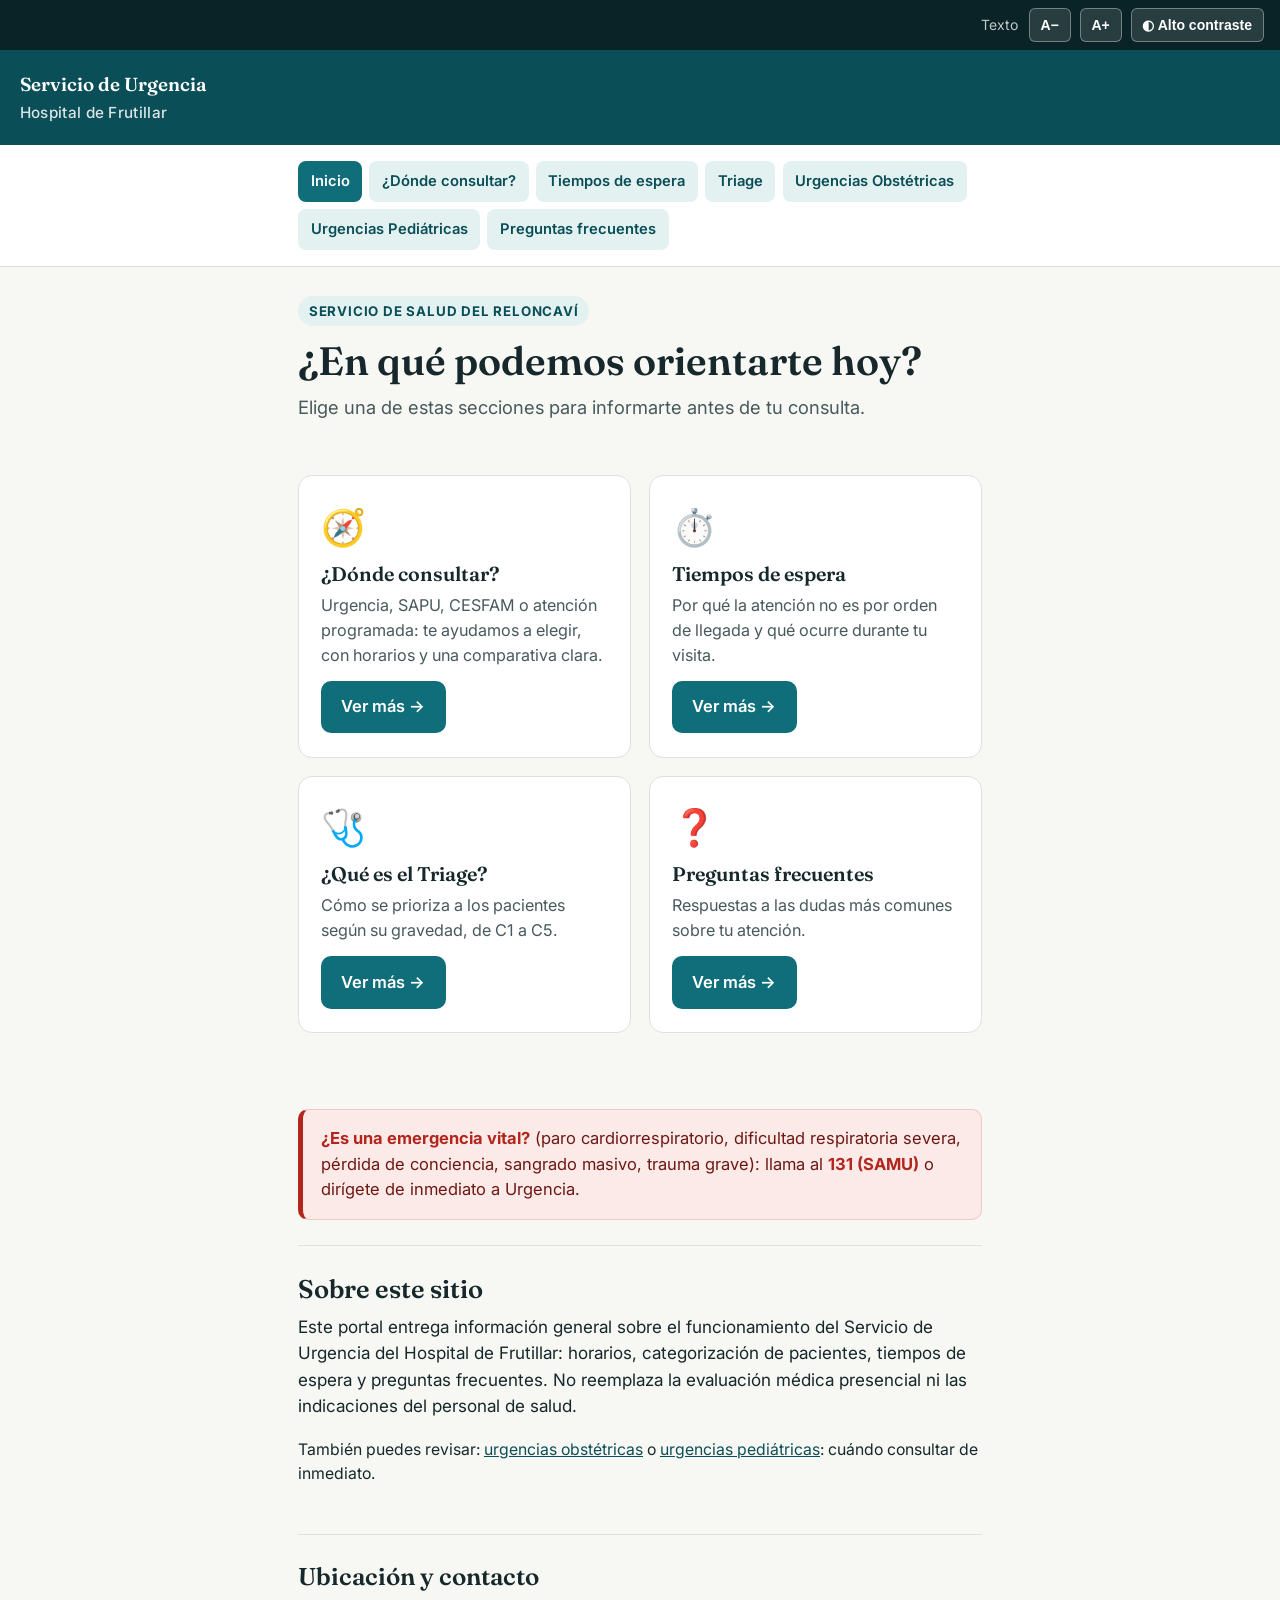
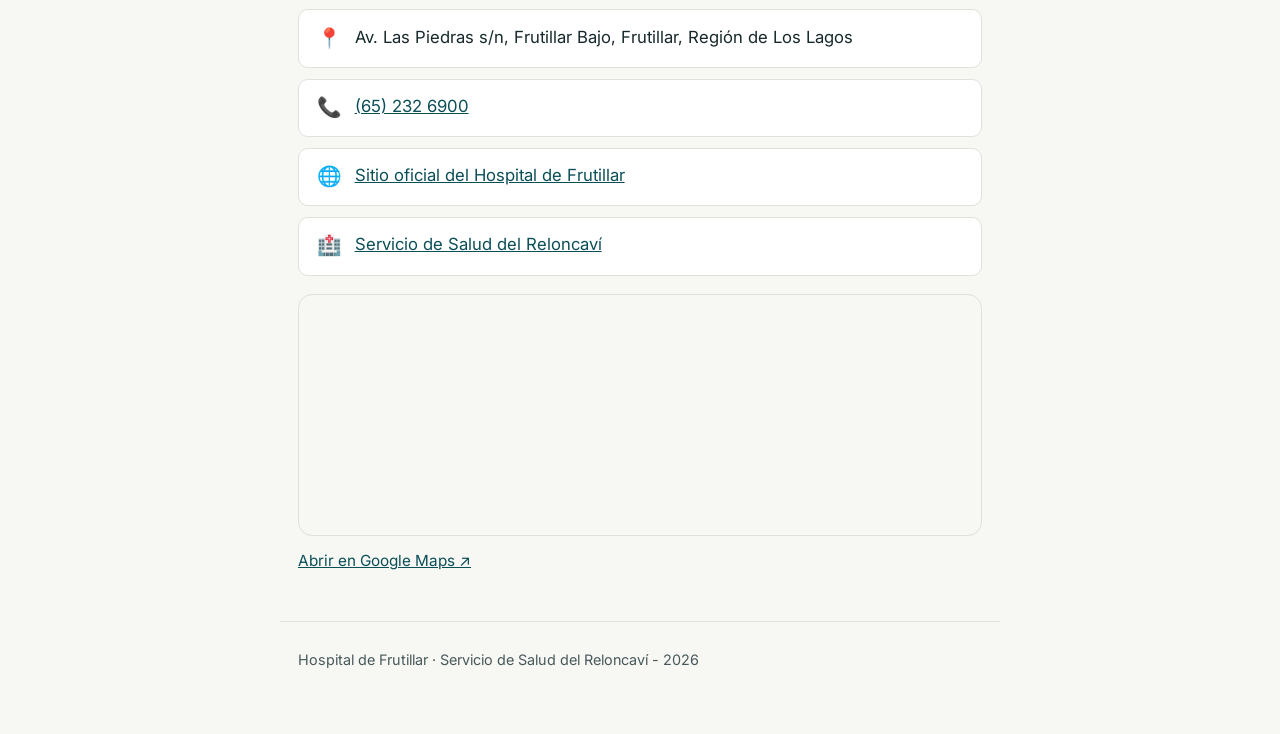
==== commit 53e82072: "Add files via upload" ====
--- a/index.html
+++ b/index.html
@@ -3,21 +3,21 @@
 <head>
 <meta charset="UTF-8">
 <meta name="viewport" content="width=device-width, initial-scale=1, viewport-fit=cover">
-<title>Urgencia · Hospital de Frutillar</title>
+<title>Servicio de Urgencia · Hospital de Frutillar</title>
 <meta name="description" content="Portal informativo del Servicio de Urgencia del Hospital de Frutillar: dónde consultar, tiempos de espera, triage y preguntas frecuentes.">
 <meta name="theme-color" content="#0F6E7A">
 <link rel="canonical" href="https://urgenciasapp.github.io/urgencias/index.html">
 
 <meta property="og:type" content="website">
-<meta property="og:site_name" content="Urgencia Hospital de Frutillar">
-<meta property="og:title" content="Urgencia · Hospital de Frutillar">
+<meta property="og:site_name" content="Servicio de Urgencia Hospital de Frutillar">
+<meta property="og:title" content="Servicio de Urgencia · Hospital de Frutillar">
 <meta property="og:description" content="Portal informativo del Servicio de Urgencia del Hospital de Frutillar: dónde consultar, tiempos de espera, triage y preguntas frecuentes.">
 <meta property="og:url" content="https://urgenciasapp.github.io/urgencias/index.html">
 <meta property="og:locale" content="es_CL">
 
 <meta name="twitter:card" content="summary">
-<meta name="twitter:title" content="Urgencia · Hospital de Frutillar">
-<meta name="twitter:description" content="Portal informativo del Servicio de Urgencia del Hospital de Frutillar.">
+<meta name="twitter:title" content="Servicio de Urgencia · Hospital de Frutillar">
+<meta name="twitter:description" content="Portal informativo del Servicio de Urgencia del Hospital de Frutillar: dónde consultar, tiempos de espera, triage y preguntas frecuentes.">
 
 <link rel="icon" href="favicon.ico">
 <link rel="apple-touch-icon" href="img/apple-touch-icon.png">
@@ -31,8 +31,6 @@
 <noscript><link rel="stylesheet" href="https://fonts.googleapis.com/css2?family=Fraunces:opsz,wght@9..144,500;9..144,600;9..144,700&family=Inter:wght@400;500;600;700&display=swap"></noscript>
 
 <link rel="stylesheet" href="css/styles.css">
-
-<!-- Datos estructurados (SEO) -->
 <script type="application/ld+json">
 {
   "@context": "https://schema.org",
@@ -46,25 +44,13 @@
     "addressLocality": "Frutillar",
     "addressRegion": "Los Lagos",
     "addressCountry": "CL"
-  },
-  "department": {
-    "@type": "MedicalClinic",
-    "name": "Servicio de Urgencia",
-    "openingHoursSpecification": {
-      "@type": "OpeningHoursSpecification",
-      "dayOfWeek": ["Monday","Tuesday","Wednesday","Thursday","Friday","Saturday","Sunday"],
-      "opens": "00:00",
-      "closes": "23:59"
-    }
   }
 }
 </script>
 </head>
 <body>
 
-<!-- Enlace de salto para usuarios de teclado / lectores de pantalla -->
 <a class="skip-link" href="#contenido">Saltar al contenido</a>
-
 <!-- ====== ENCABEZADO COMPARTIDO (igual en todas las páginas) ====== -->
 <header>
   <div class="a11y-bar" role="region" aria-label="Opciones de accesibilidad">
@@ -75,8 +61,7 @@
   </div>
 
   <div class="topbar">
-    <a class="brand" href="index.html">Urgencia<small>Hospital de Frutillar</small></a>
-    <a class="call-btn" href="tel:+56652326900" aria-label="Llamar a Urgencia Hospital de Frutillar">📞 Llamar</a>
+    <a class="brand" href="index.html">Servicio de Urgencia<small>Hospital de Frutillar</small></a>
   </div>
 
   <nav class="mainnav" aria-label="Navegación principal">
@@ -90,19 +75,13 @@
         <li><a href="donde-consultar.html">¿Dónde consultar?</a></li>
         <li><a href="tiempos-espera.html">Tiempos de espera</a></li>
         <li><a href="triage.html">Triage</a></li>
-        <li><a href="faq.html">FAQ</a></li>
+        <li><a href="embarazo.html">Urgencias Obstétricas</a></li>
+        <li><a href="pediatria.html">Urgencias Pediátricas</a></li>
+        <li><a href="faq.html">Preguntas frecuentes</a></li>
       </ul>
     </div>
   </nav>
 </header>
-
-<!-- Aviso de emergencia: visible en todas las páginas -->
-<div class="site-alert">
-  <div class="alert">
-    <strong>¿Es una emergencia vital?</strong> (paro cardiorrespiratorio, dificultad respiratoria severa, pérdida de conciencia, sangrado masivo, trauma grave): llama al <strong>131 (SAMU)</strong> o dirígete de inmediato a Urgencia.
-  </div>
-</div>
-
 <!-- ====== CONTENIDO PRINCIPAL DE LA PORTADA ====== -->
 <main id="contenido">
 
@@ -110,10 +89,6 @@
     <span class="eyebrow">Servicio de Salud del Reloncaví</span>
     <h1>¿En qué podemos orientarte hoy?</h1>
     <p class="subtitle">Elige una de estas secciones para informarte antes de tu consulta.</p>
-    <div class="quick-actions">
-      <a class="btn btn-primary" href="tel:+56652326900">📞 Llamar a Urgencia</a>
-      <a class="btn btn-secondary" href="donde-consultar.html#contacto">📍 Cómo llegar</a>
-    </div>
   </div>
 
   <!-- Las cuatro tarjetas principales del portal -->
@@ -122,7 +97,7 @@
       <article class="portal-card">
         <span class="portal-ico" aria-hidden="true">🧭</span>
         <h2>¿Dónde consultar?</h2>
-        <p>Urgencia, SAPU, CESFAM o atención programada: te ayudamos a elegir, con horarios y un orientador interactivo.</p>
+        <p>Urgencia, SAPU, CESFAM o atención programada: te ayudamos a elegir, con horarios y una comparativa clara.</p>
         <a class="btn btn-primary" href="donde-consultar.html">Ver más →</a>
       </article>
 
@@ -149,31 +124,40 @@
     </div>
   </section>
 
+  <!-- Aviso de emergencia -->
+  <div class="alert" style="margin:1.4rem 0;">
+    <strong>¿Es una emergencia vital?</strong> (paro cardiorrespiratorio, dificultad respiratoria severa, pérdida de conciencia, sangrado masivo, trauma grave): llama al <strong>131 (SAMU)</strong> o dirígete de inmediato a Urgencia.
+  </div>
+
   <!-- Propósito del sitio y enlaces a contenido complementario -->
   <section class="about-site reveal">
     <h2>Sobre este sitio</h2>
     <p>Este portal entrega información general sobre el funcionamiento del Servicio de Urgencia del Hospital de Frutillar: horarios, categorización de pacientes, tiempos de espera y preguntas frecuentes. No reemplaza la evaluación médica presencial ni las indicaciones del personal de salud.</p>
-    <p class="more-links">También puedes revisar: <a href="prepararse.html">cómo prepararte para tu visita</a>, <a href="embarazo.html">embarazo</a> o <a href="pediatria.html">niños</a>: cuándo consultar de inmediato.</p>
+    <p class="more-links">También puedes revisar: <a href="embarazo.html">urgencias obstétricas</a> o <a href="pediatria.html">urgencias pediátricas</a>: cuándo consultar de inmediato.</p>
+  </section>
+
+  <!-- CONTACTO -->
+  <section id="contacto" class="reveal">
+    <div class="section-head">
+      <h2>Ubicación y contacto</h2>
+    </div>
+    <ul class="contact-list">
+      <li><span class="ico">📍</span><span>Av. Las Piedras s/n, Frutillar Bajo, Frutillar, Región de Los Lagos</span></li>
+      <li><span class="ico">📞</span><span><a href="tel:+56652326900">(65) 232 6900</a></span></li>
+      <li><span class="ico">🌐</span><span><a href="http://hospitaldefrutillar.wixsite.com/salud" target="_blank" rel="noopener">Sitio oficial del Hospital de Frutillar</a></span></li>
+      <li><span class="ico">🏥</span><span><a href="https://ssrelon.redsalud.gob.cl" target="_blank" rel="noopener">Servicio de Salud del Reloncaví</a></span></li>
+    </ul>
+    <div class="map-frame">
+      <iframe loading="lazy" referrerpolicy="no-referrer-when-downgrade"
+        src="https://maps.google.com/maps?q=Hospital%20de%20Frutillar%2C%20Av.%20Las%20Piedras%2C%20Frutillar&z=15&output=embed"
+        title="Mapa de ubicación del Hospital de Frutillar"></iframe>
+    </div>
+    <a href="https://www.google.com/maps/search/?api=1&query=Hospital+de+Frutillar" target="_blank" rel="noopener" style="font-size:.85rem;">Abrir en Google Maps ↗</a>
   </section>
 
 </main>
-
-<!-- ====== PIE DE PÁGINA COMPARTIDO (igual en todas las páginas) ====== -->
 <footer>
-  <ul class="footer-nav">
-    <li><a href="prepararse.html">Cómo prepararte</a></li>
-    <li><a href="embarazo.html">Embarazo</a></li>
-    <li><a href="pediatria.html">Niños</a></li>
-  </ul>
-  <p><strong>Aviso:</strong> esta página es informativa y no sustituye la evaluación médica presencial ni las indicaciones del personal de salud. Ante una emergencia vital, llama al 131 (SAMU) o acude directamente a Urgencia.</p>
-  <p>Hospital de Frutillar · Servicio de Salud del Reloncaví · Página administrada por el Servicio de Urgencia.</p>
-  <p style="margin-bottom:.3rem;"><strong>Fuentes:</strong></p>
-  <ul class="sources">
-    <li>Norma de categorización de pacientes en servicios de urgencia, Ministerio de Salud de Chile.</li>
-    <li>Ley N.º 19.650 (1999), conocida como Ley de Urgencia.</li>
-    <li>Información operativa proporcionada por el Servicio de Urgencia del Hospital de Frutillar, CESFAM Frutillar y CECOSF Pantanosa.</li>
-  </ul>
-  <p>Última actualización: junio 2026.</p>
+  <p>Hospital de Frutillar · Servicio de Salud del Reloncaví - 2026</p>
 </footer>
 
 <script src="js/main.js"></script>
--- a/css/styles.css
+++ b/css/styles.css
@@ -80,7 +80,7 @@
   gap:.75rem;
 }
 .topbar .brand{
-  font-family:'Fraunces',serif; font-weight:600; font-size:1.45rem;
+  font-family:'Fraunces',serif; font-weight:600; font-size:1.05rem;
   white-space:nowrap; overflow:hidden; text-overflow:ellipsis;
   color:#fff; text-decoration:none; display:block;
 }
@@ -160,6 +160,7 @@
 .btn-primary{background:var(--primary); color:#fff;}
 .btn-secondary{background:var(--surface); color:var(--primary-dark); border:1px solid var(--line);}
 .back-home{margin:.3rem 0 1.3rem;}
+.back-home-bottom{margin:1.8rem 0 .5rem;}
 
 /* ---------- Secciones y tarjetas genéricas ---------- */
 section{padding:1.6rem 0; border-top:1px solid var(--line); scroll-margin-top:132px;}
@@ -305,26 +306,6 @@
 details[open] summary::after{transform:rotate(180deg);}
 details p, details ul{font-size:.91rem; color:var(--ink-soft); padding-bottom:.8rem; margin:0;}
 details ul{padding-left:1.1rem;}
-details.alarm{border-left:4px solid var(--danger);}
-details.alarm summary{color:#6E1813;}
-
-/* ---------- Orientador interactivo ---------- */
-.orientador-box{background:var(--surface); border:1px solid var(--line); border-radius:var(--radius); padding:1.2rem;}
-.ori-checks{display:grid; gap:.6rem; border:0; padding:0; margin:0 0 1rem;}
-.ori-checks label{
-  display:flex; align-items:flex-start; gap:.6rem; font-size:.92rem;
-  background:var(--bg); border:1px solid var(--line); border-radius:10px;
-  padding:.7rem .8rem; cursor:pointer;
-}
-.ori-checks input{margin-top:.2rem; width:1.15rem; height:1.15rem; flex-shrink:0;}
-.ori-actions{display:flex; gap:.6rem; margin-top:.8rem; flex-wrap:wrap;}
-.ori-result-card{border-radius:var(--radius); padding:1.1rem; border:1px solid var(--line); margin-bottom:.9rem;}
-.ori-result-card h3{margin-bottom:.5rem;}
-.ori-result-card .ori-disclaimer{font-size:.8rem; color:var(--ink-soft); margin:.7rem 0 0; border-top:1px solid var(--line); padding-top:.6rem;}
-.ori-urgencia{background:#FDEAEA; border-color:#D7263D;}
-.ori-sapu{background:#FDEEE3; border-color:#E8732A;}
-.ori-cesfam{background:#E7F5EC; border-color:#3FA86B;}
-.ori-programada{background:#E8F1FB; border-color:#4F8FD1;}
 
 /* ---------- Contacto ---------- */
 .contact-list{list-style:none; margin:0 0 1rem; padding:0; display:grid; gap:.6rem;}
@@ -362,8 +343,9 @@
   .nav-label{display:none;}
   .nav-menu{
     display:flex; flex-direction:row; position:static; padding:.4rem 0; border-bottom:0;
-    box-shadow:none; gap:.5rem; flex-wrap:wrap;
+    box-shadow:none; gap:.4rem; flex-wrap:wrap;
   }
+  .nav-menu a{font-size:.82rem; padding:.5rem .7rem;}
 }
 
 /* =====================================================================
@@ -398,7 +380,7 @@
   background:#000 !important; color:#FFD400 !important; border:1px solid #fff !important;
 }
 html.hc .mini-c1, html.hc .mini-c2, html.hc .mini-c3, html.hc .mini-c4, html.hc .mini-c5,
-html.hc .triage-card, html.hc .ori-result-card{
+html.hc .triage-card{
   background:#000 !important; color:#fff !important; border:1px solid #fff !important;
 }
 html.hc .triage-card .code, html.hc .triage-card .meta, html.hc .triage-card .examples, html.hc .triage-card h3{
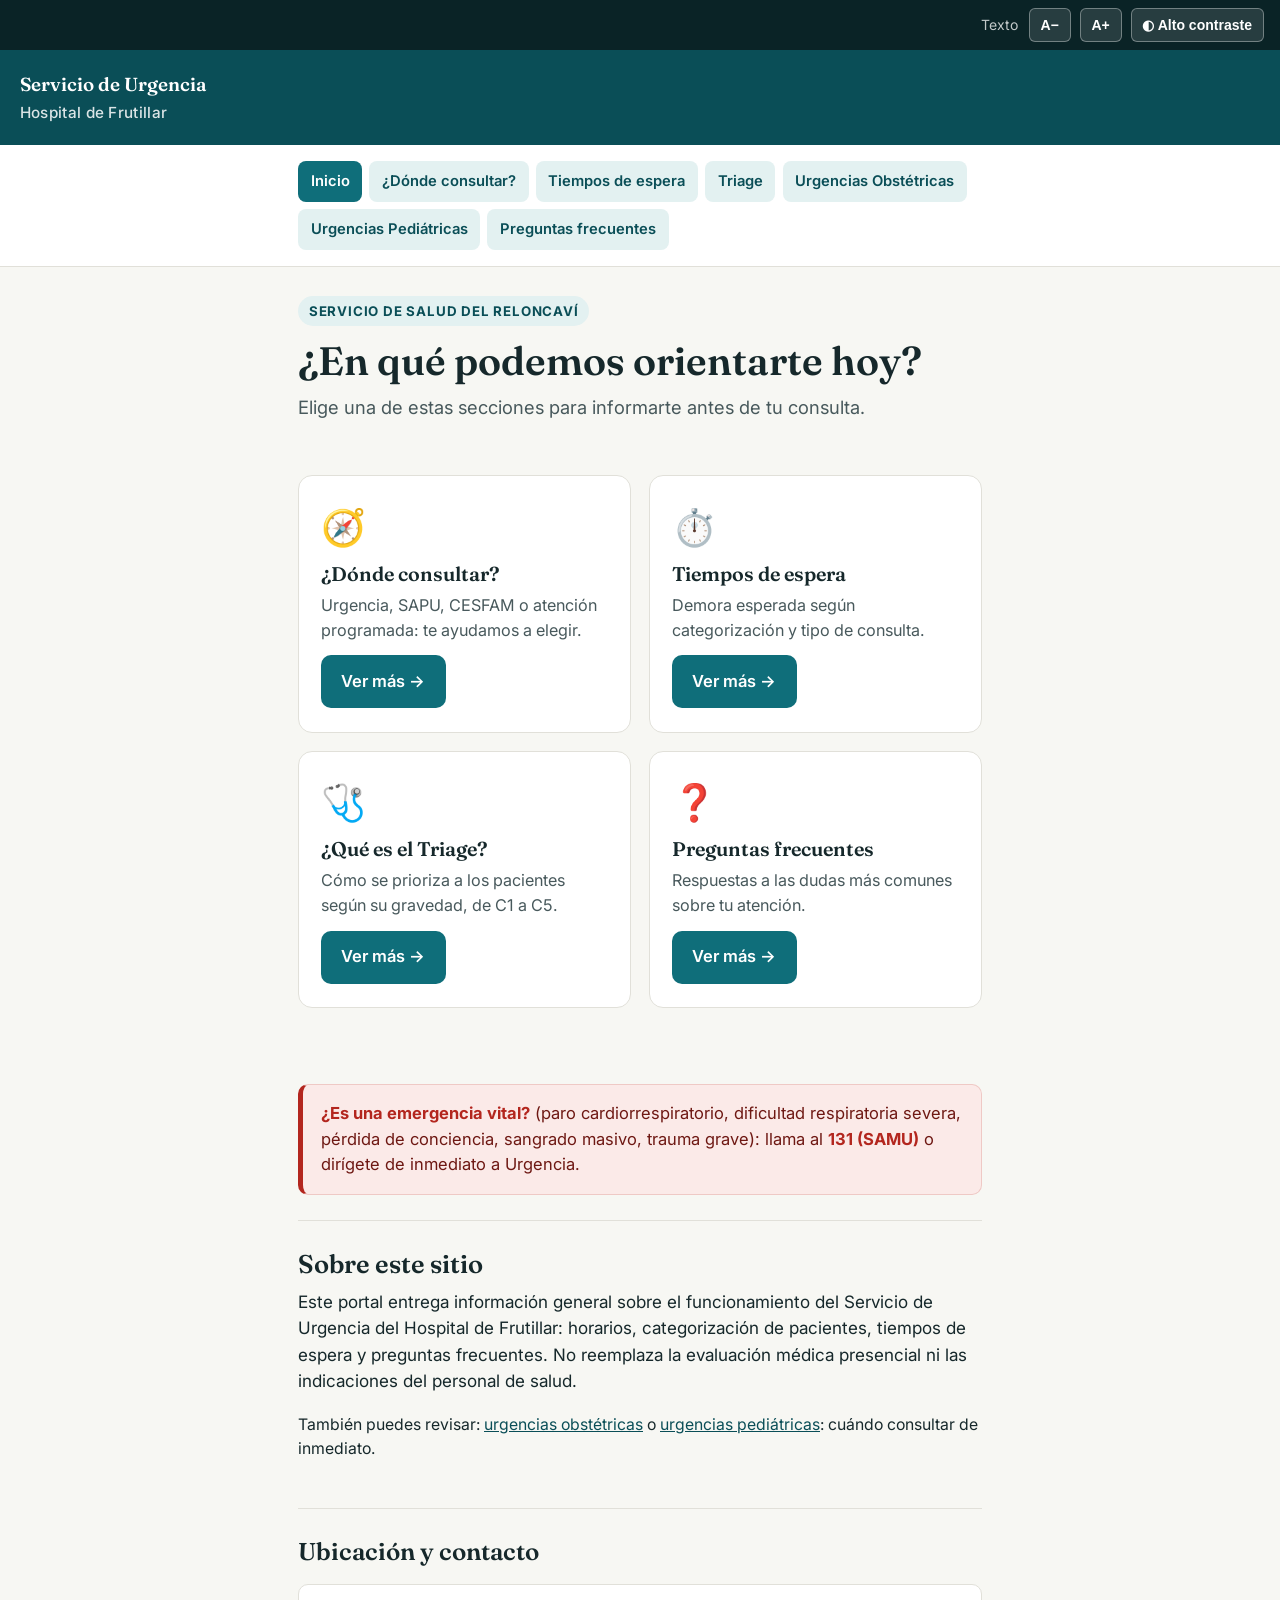
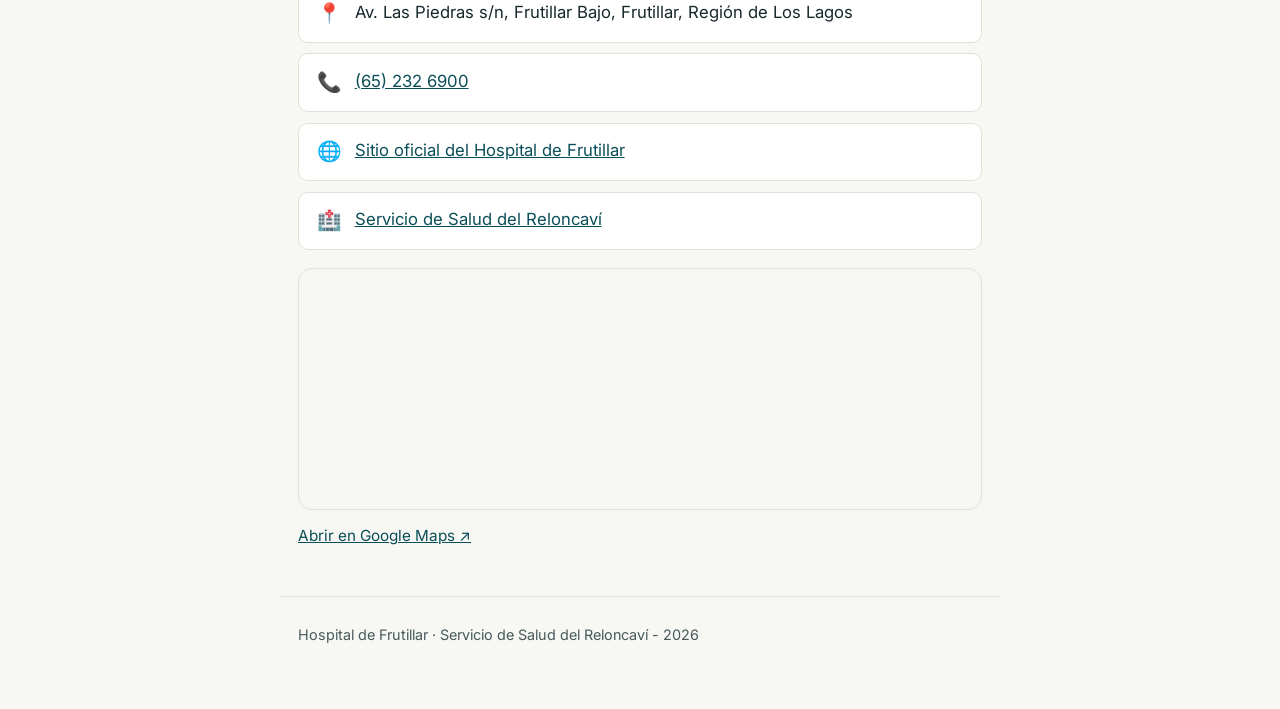
==== commit 7fd9970d: "Update index.html" ====
--- a/index.html
+++ b/index.html
@@ -97,14 +97,14 @@
       <article class="portal-card">
         <span class="portal-ico" aria-hidden="true">🧭</span>
         <h2>¿Dónde consultar?</h2>
-        <p>Urgencia, SAPU, CESFAM o atención programada: te ayudamos a elegir, con horarios y una comparativa clara.</p>
+        <p>Urgencia, SAPU, CESFAM o atención programada: te ayudamos a elegir.</p>
         <a class="btn btn-primary" href="donde-consultar.html">Ver más →</a>
       </article>
 
       <article class="portal-card">
         <span class="portal-ico" aria-hidden="true">⏱️</span>
         <h2>Tiempos de espera</h2>
-        <p>Por qué la atención no es por orden de llegada y qué ocurre durante tu visita.</p>
+        <p>Demora esperada según categorización y tipo de consulta.</p>
         <a class="btn btn-primary" href="tiempos-espera.html">Ver más →</a>
       </article>
 
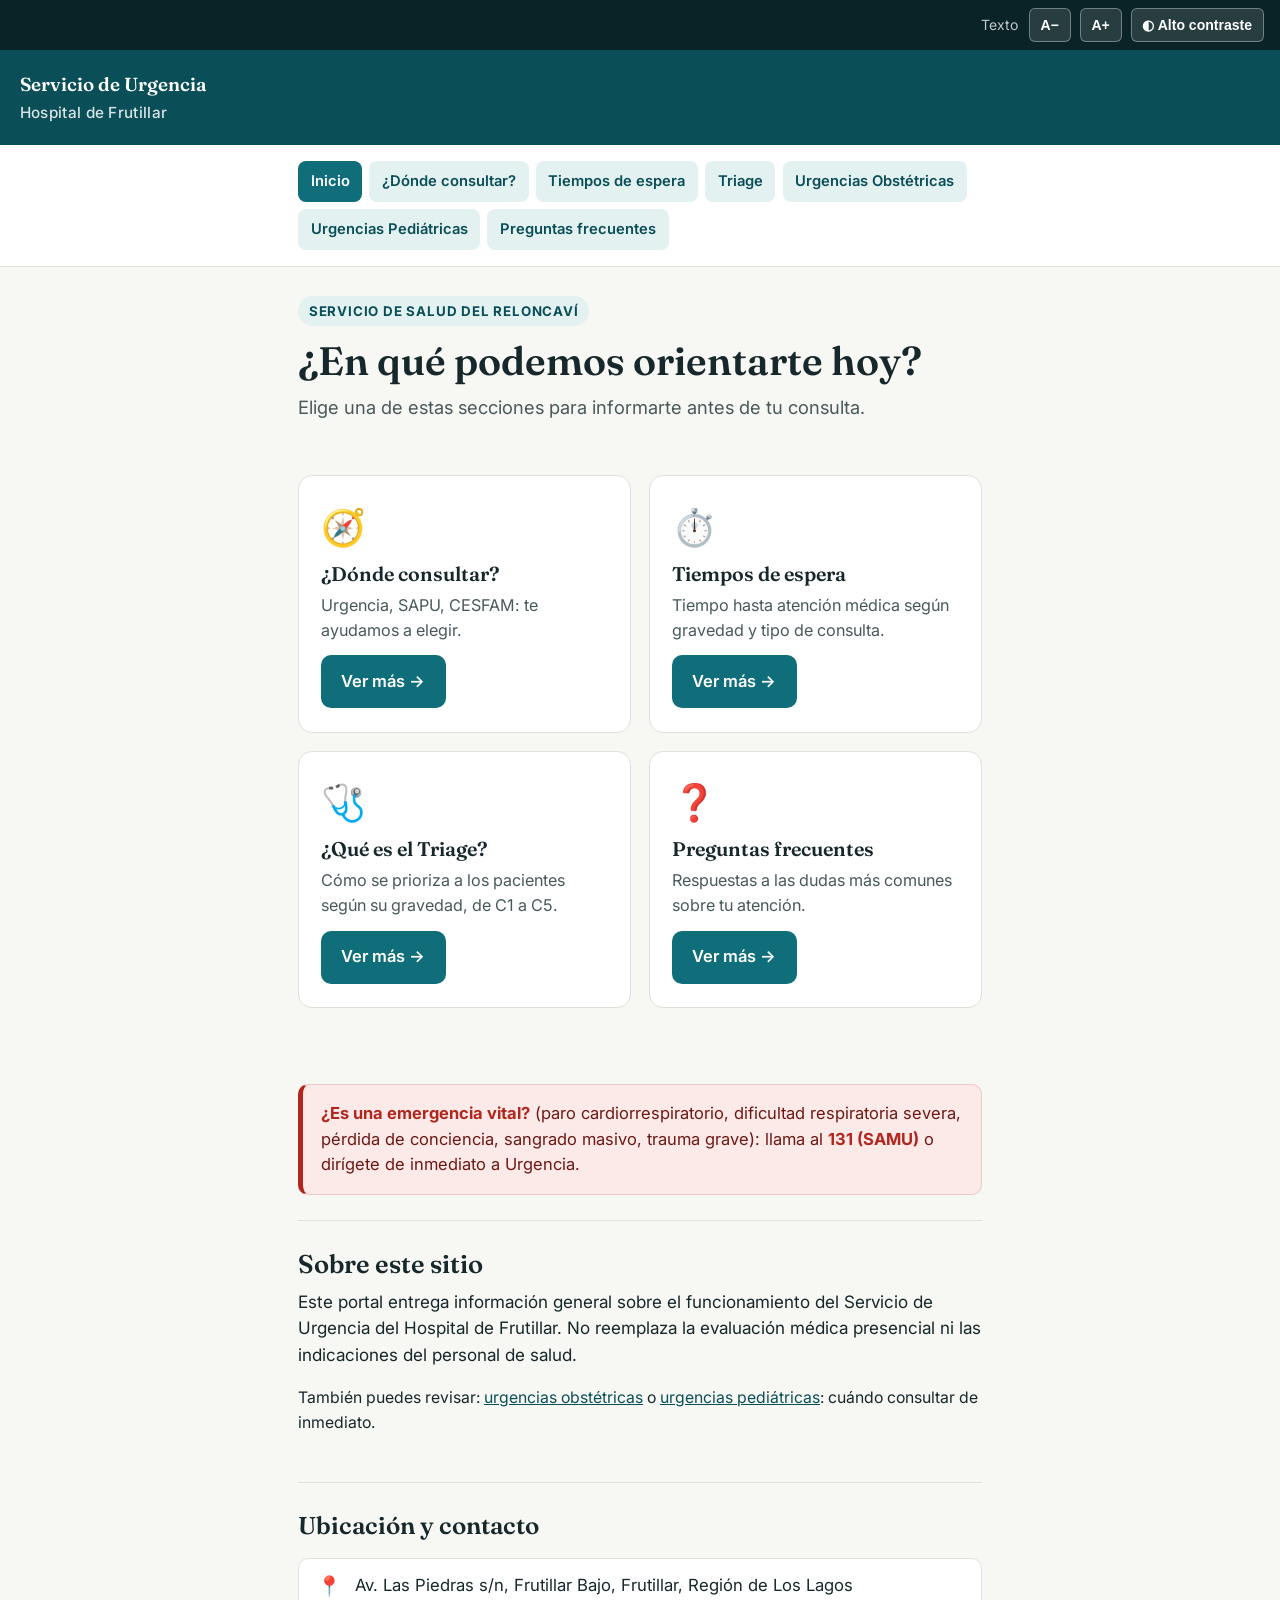
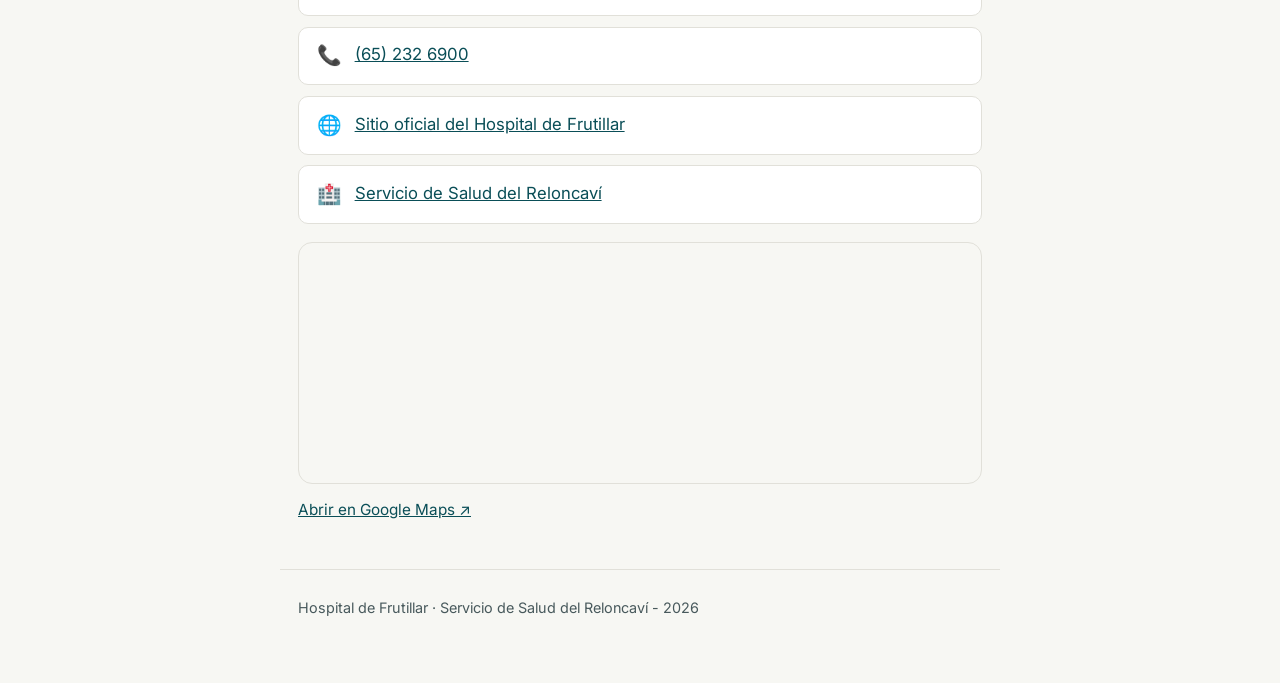
==== commit 885b279e: "Update index.html" ====
--- a/index.html
+++ b/index.html
@@ -97,14 +97,14 @@
       <article class="portal-card">
         <span class="portal-ico" aria-hidden="true">🧭</span>
         <h2>¿Dónde consultar?</h2>
-        <p>Urgencia, SAPU, CESFAM o atención programada: te ayudamos a elegir.</p>
+        <p>Urgencia, SAPU, CESFAM: te ayudamos a elegir.</p>
         <a class="btn btn-primary" href="donde-consultar.html">Ver más →</a>
       </article>
 
       <article class="portal-card">
         <span class="portal-ico" aria-hidden="true">⏱️</span>
         <h2>Tiempos de espera</h2>
-        <p>Demora esperada según categorización y tipo de consulta.</p>
+        <p>Tiempo hasta atención médica según gravedad y tipo de consulta.</p>
         <a class="btn btn-primary" href="tiempos-espera.html">Ver más →</a>
       </article>
 
@@ -132,7 +132,7 @@
   <!-- Propósito del sitio y enlaces a contenido complementario -->
   <section class="about-site reveal">
     <h2>Sobre este sitio</h2>
-    <p>Este portal entrega información general sobre el funcionamiento del Servicio de Urgencia del Hospital de Frutillar: horarios, categorización de pacientes, tiempos de espera y preguntas frecuentes. No reemplaza la evaluación médica presencial ni las indicaciones del personal de salud.</p>
+    <p>Este portal entrega información general sobre el funcionamiento del Servicio de Urgencia del Hospital de Frutillar. No reemplaza la evaluación médica presencial ni las indicaciones del personal de salud.</p>
     <p class="more-links">También puedes revisar: <a href="embarazo.html">urgencias obstétricas</a> o <a href="pediatria.html">urgencias pediátricas</a>: cuándo consultar de inmediato.</p>
   </section>
 
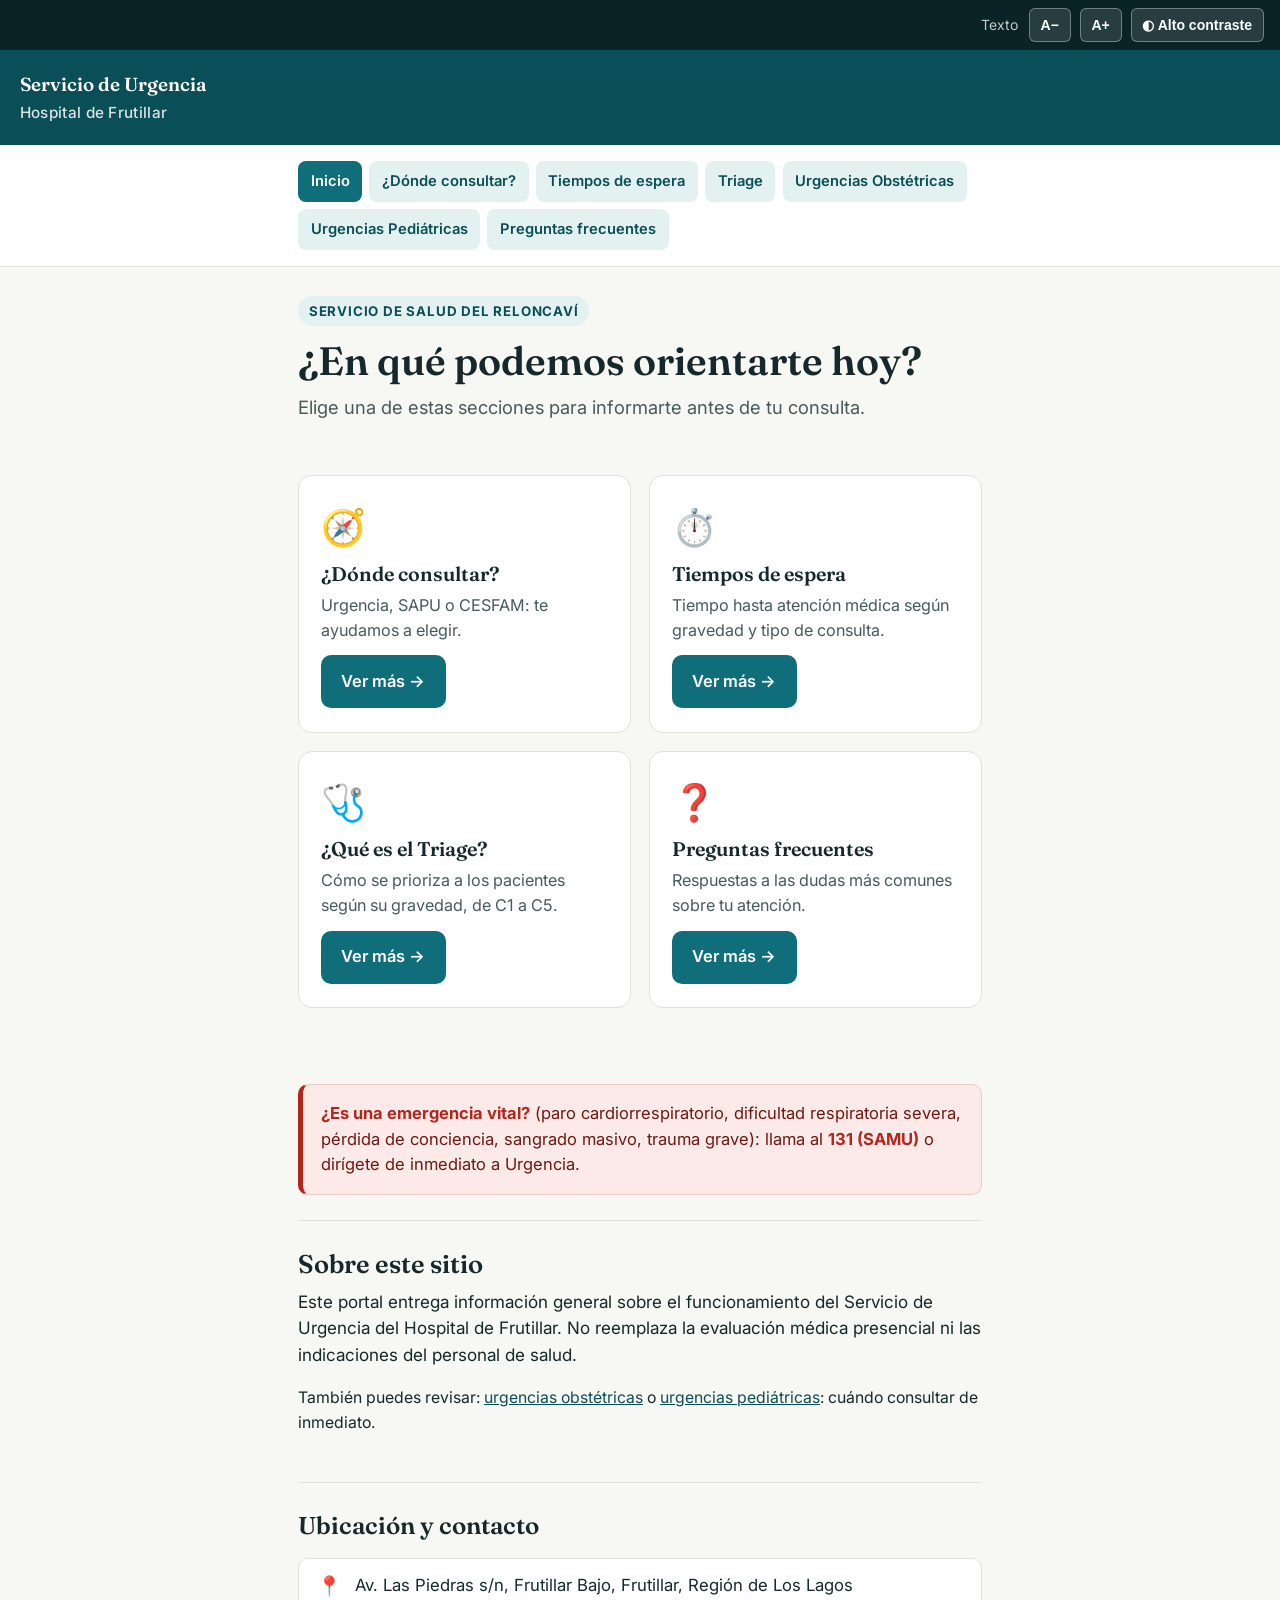
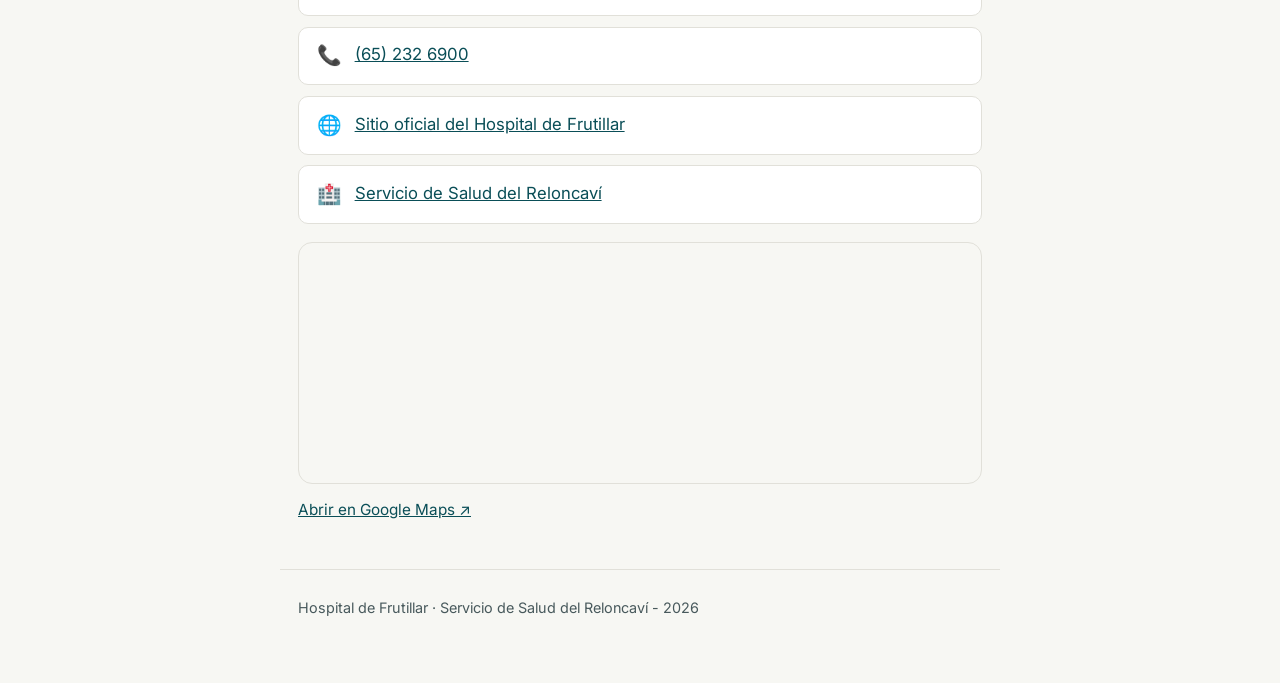
==== commit 123f2e28: "Update index.html" ====
--- a/index.html
+++ b/index.html
@@ -97,7 +97,7 @@
       <article class="portal-card">
         <span class="portal-ico" aria-hidden="true">🧭</span>
         <h2>¿Dónde consultar?</h2>
-        <p>Urgencia, SAPU, CESFAM: te ayudamos a elegir.</p>
+        <p>Urgencia, SAPU o CESFAM: te ayudamos a elegir.</p>
         <a class="btn btn-primary" href="donde-consultar.html">Ver más →</a>
       </article>
 
